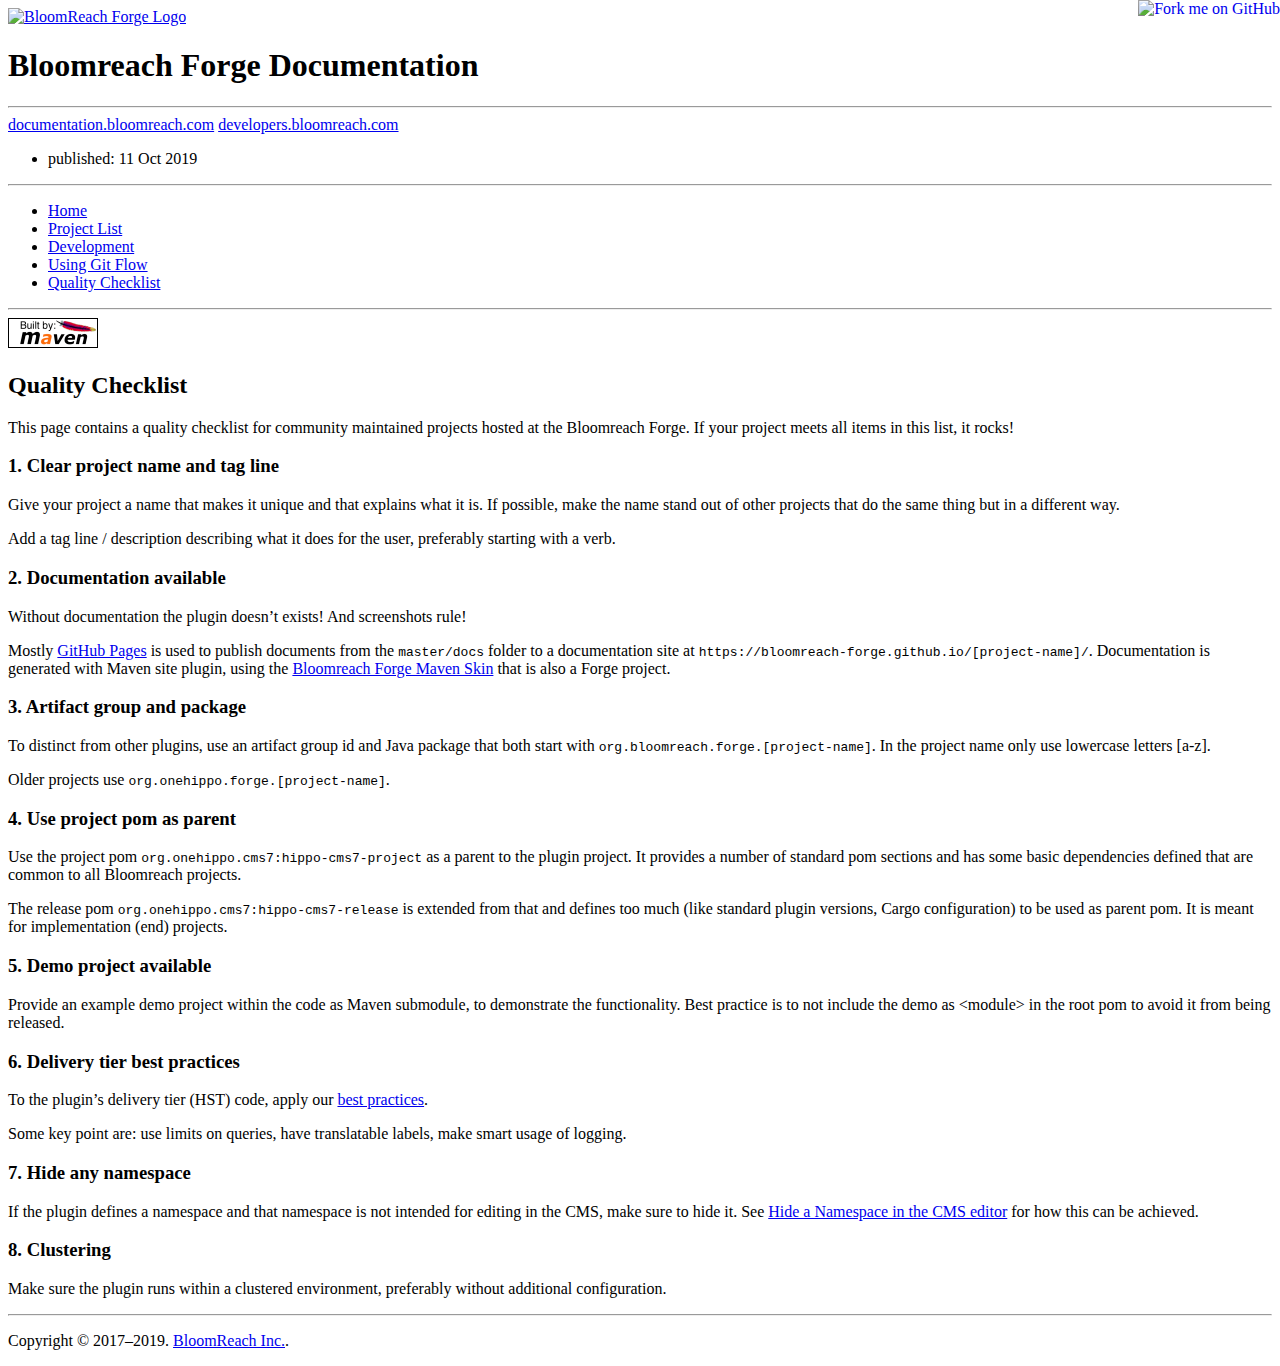
==== checklist.html @ 240cd35f "Regenerate html for reset-password and un-camelcasing BloomReach" ====
<!DOCTYPE html>
    <!--
 | Generated by Apache Maven Doxia Site Renderer 1.7.4 at 11 Oct 2019 
 | Rendered using BloomReach Forge Maven Skin 3.1.1 based on Apache Maven Fluido Skin
-->

<html xmlns="http://www.w3.org/1999/xhtml" xml:lang="en" lang="en">
<head>
  <meta charset="UTF-8" />
  <meta name="viewport" content="width=device-width, initial-scale=1.0" />
                  <meta name="Date-Revision-yyyymmdd" content="20191011" />
              <meta http-equiv="Content-Language" content="en" />
      <title>Bloomreach Forge Documentation &#x2013; Quality Checklist</title>
  <link rel="stylesheet" href="./css/forge-maven-skin-syntaxhighlighter-3.1.1.min.css"/>
  <link rel="stylesheet" href="./css/forge-maven-skin-3.1.1.min.css"/>
  <link rel="stylesheet" href="./css/site.css" />
  <link rel="stylesheet" href="./css/print.css" media="print" />
  <link rel="icon" type="image/png" href="./images/skin/logo_64.png" sizes="64x64">

  
  <script type="text/javascript" src="./js/forge-maven-skin-syntaxhighlighter-3.1.1.min.js"></script>
  <script type="text/javascript" src="./js/forge-maven-skin-3.1.1.min.js"></script>

    </head>
<body class="topBarDisabled">
                        <a href="https://github.com/bloomreach-forge/bloomreach-forge.github.io">
    <img style="position: absolute; top: 0; right: 0; border: 0; z-index: 10000;"
         src="https://s3.amazonaws.com/github/ribbons/forkme_right_green_007200.png"
         alt="Fork me on GitHub">
  </a>
          <div class="container-fluid">
  <div id="banner">
    <div id="logo">
                        <a href="https://bloomreach-forge.github.io">
        <img src="./images/skin/logo.png" alt="BloomReach Forge Logo" />
      </a>
    </div>
    <div class="pull-left">              <div id="bannerLeft">    <h1>Bloomreach Forge Documentation</h1>
    </div>
              </div>
    <div class="pull-right"></div>
    <div class="clear"><hr/></div>
  </div>

  <div id="breadcrumbs">
                            <div class="links">
      <a href="https://documentation.bloomreach.com">documentation.bloomreach.com</a>
      <a href="https://developers.bloomreach.com">developers.bloomreach.com</a>
    </div>
    <ul class="breadcrumb">
    
  <li id="publishDate">published: 11 Oct 2019  
  </li>
  
        
            </ul>
    <div class="clear"><hr/></div>
  </div>
<div class="row-fluid">
  <div id="leftColumn" class="span2">
    <div class="well sidebar-nav">
    
    <ul class="nav nav-list">
            <li>  <a href="index.html" title="Home">  <span class="none"></span>  Home</a>  </li>
        <li>  <a href="project-list.html" title="Project List">  <span class="none"></span>  Project List</a>  </li>
        <li>  <a href="development.html" title="Development">  <span class="none"></span>  Development</a>  </li>
        <li>  <a href="using-git-flow.html" title="Using Git Flow">  <span class="none"></span>  Using Git Flow</a>  </li>
        <li class="active">  <a href="#"><span class="none"></span>Quality Checklist</a>
  </li>
        </ul>
    
          <hr />
      <div id="poweredBy">
                <div class="clear"></div>
                <div class="clear"></div>
                <div class="clear"></div>
                <div class="clear"></div>
              <a href="http://maven.apache.org/" title="Built by Maven" class="poweredBy">  <img class="builtBy" alt="Built by Maven" src="./images/logos/maven-feather.png" />  </a>
          </div>
    </div>
  </div>
  <div id="bodyColumn"  class="span10" >
    <div class="section">
<h2><a name="Quality_Checklist"></a>Quality Checklist</h2>
<p>This page contains a quality checklist for community maintained projects hosted at the Bloomreach Forge. If your project meets all items in this list, it rocks!</p>
<div class="section">
<h3><a name="a1._Clear_project_name_and_tag_line"></a>1. Clear project name and tag line</h3>
<p>Give your project a name that makes it unique and that explains what it is. If possible, make the name stand out of other projects that do the same thing but in a different way.</p>
<p>Add a tag line / description describing what it does for the user, preferably starting with a verb.</p></div>
<div class="section">
<h3><a name="a2._Documentation_available"></a>2. Documentation available</h3>
<p>Without documentation the plugin doesn&#x2019;t exists! And screenshots rule!</p>
<p>Mostly <a class="externalLink" href="https://pages.github.com/">GitHub Pages</a> is used to publish documents from the <tt>master/docs</tt> folder to a documentation site at <tt>https://bloomreach-forge.github.io/[project-name]/</tt>. Documentation is generated with Maven site plugin, using the <a class="externalLink" href="https://bloomreach-forge.github.io/forge-maven-skin/">Bloomreach Forge Maven Skin</a> that is also a Forge project.</p></div>
<div class="section">
<h3><a name="a3._Artifact_group_and_package"></a>3. Artifact group and package</h3>
<p>To distinct from other plugins, use an artifact group id and Java package that both start with <tt>org.bloomreach.forge.[project-name]</tt>. In the project name only use lowercase letters [a-z].</p>
<p>Older projects use <tt>org.onehippo.forge.[project-name]</tt>.</p></div>
<div class="section">
<h3><a name="a4._Use_project_pom_as_parent"></a>4. Use project pom as parent</h3>
<p>Use the project pom <tt>org.onehippo.cms7:hippo-cms7-project</tt> as a parent to the plugin project. It provides a number of standard pom sections and has some basic dependencies defined that are common to all Bloomreach projects. </p>
<p>The release pom <tt>org.onehippo.cms7:hippo-cms7-release</tt> is extended from that and defines too much (like standard plugin versions, Cargo configuration) to be used as parent pom. It is meant for implementation (end) projects. </p></div>
<div class="section">
<h3><a name="a5._Demo_project_available"></a>5. Demo project available</h3>
<p>Provide an example demo project within the code as Maven submodule, to demonstrate the functionality. Best practice is to not include the demo as &lt;module&gt; in the root pom to avoid it from being released.</p></div>
<div class="section">
<h3><a name="a6._Delivery_tier_best_practices"></a>6. Delivery tier best practices</h3>
<p>To the plugin&#x2019;s delivery tier (HST) code, apply our <a class="externalLink" href="https://www.onehippo.org/library/setup/best-practices.html">best practices</a>.</p>
<p>Some key point are: use limits on queries, have translatable labels, make smart usage of logging. </p></div>
<div class="section">
<h3><a name="a7._Hide_any_namespace"></a>7. Hide any namespace</h3>
<p>If the plugin defines a namespace and that namespace is not intended for editing in the CMS, make sure to hide it. See <a class="externalLink" href="https://www.onehippo.org/library/concepts/plugins/hide-a-namespace-in-the-cms-editor.html">Hide a Namespace in the CMS editor</a> for how this can be achieved.</p></div>
<div class="section">
<h3><a name="a8._Clustering"></a>8. Clustering</h3>
<p>Make sure the plugin runs within a clustered environment, preferably without additional configuration.</p></div></div>
    </div>
    </div>
    </div>
    <hr/>
    <footer>
    <div class="container-fluid">
      <div class="row-fluid">
          <p class="copyright">Copyright &copy;      2017&#x2013;2019.
          <a href="https://www.bloomreach.com">BloomReach Inc.</a>.
      
</p>
    </div>
            </div>
  </footer>
    </body>
</html>
---- css/site.css ----
/* You can override this file with your own styles */
---- css/print.css ----
/*
 * Licensed to the Apache Software Foundation (ASF) under one
 * or more contributor license agreements.  See the NOTICE file
 * distributed with this work for additional information
 * regarding copyright ownership.  The ASF licenses this file
 * to you under the Apache License, Version 2.0 (the
 * "License"); you may not use this file except in compliance
 * with the License.  You may obtain a copy of the License at
 *
 *   http://www.apache.org/licenses/LICENSE-2.0
 *
 * Unless required by applicable law or agreed to in writing,
 * software distributed under the License is distributed on an
 * "AS IS" BASIS, WITHOUT WARRANTIES OR CONDITIONS OF ANY
 * KIND, either express or implied.  See the License for the
 * specific language governing permissions and limitations
 * under the License.
 */

/* $Id: print.css 1201871 2011-11-14 20:18:24Z simonetripodi $ */

#banner, #footer, #leftcol, #breadcrumbs, .docs #toc, .docs .courtesylinks, #leftColumn, #navColumn {display: none !important;}
#bodyColumn, body.docs div.docs {margin: 0 !important;border: none !important}
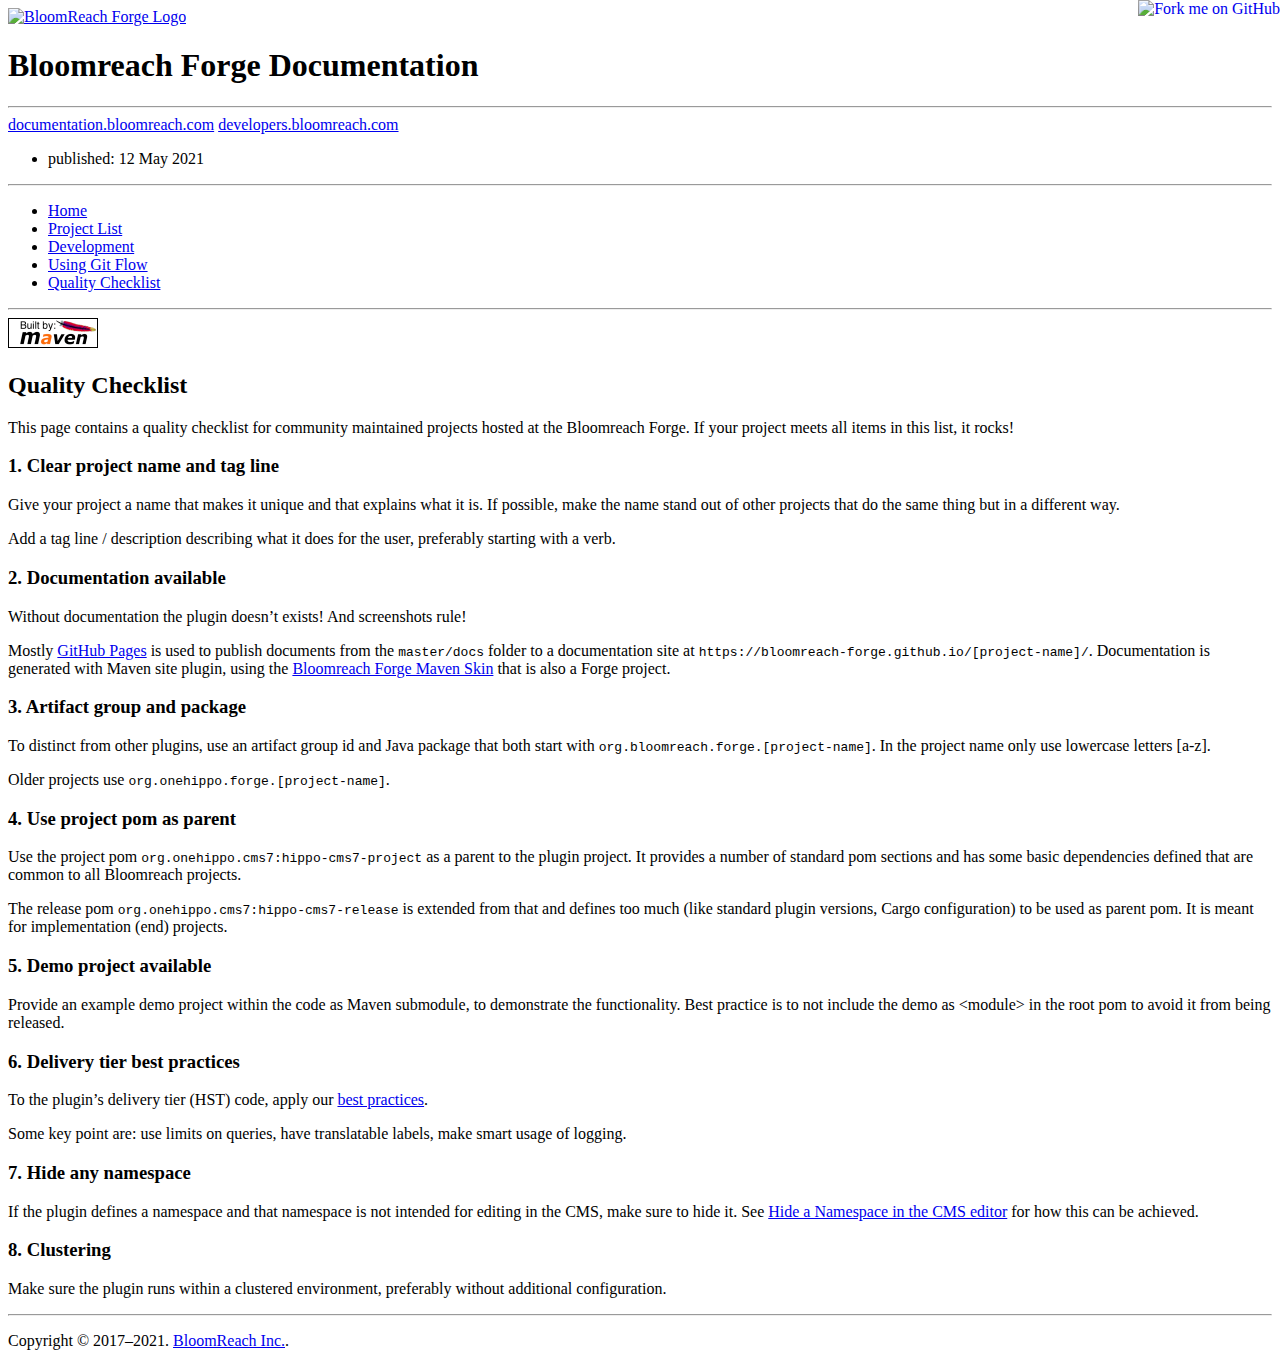
==== commit b2f019a0: "regenerate html because of 2 changed md files" ====
--- a/checklist.html
+++ b/checklist.html
@@ -1,6 +1,6 @@
 <!DOCTYPE html>
     <!--
- | Generated by Apache Maven Doxia Site Renderer 1.7.4 at 11 Oct 2019 
+ | Generated by Apache Maven Doxia Site Renderer 1.7.4 at 12 May 2021 
  | Rendered using BloomReach Forge Maven Skin 3.1.1 based on Apache Maven Fluido Skin
 -->
 
@@ -8,7 +8,7 @@
 <head>
   <meta charset="UTF-8" />
   <meta name="viewport" content="width=device-width, initial-scale=1.0" />
-                  <meta name="Date-Revision-yyyymmdd" content="20191011" />
+                  <meta name="Date-Revision-yyyymmdd" content="20210512" />
               <meta http-equiv="Content-Language" content="en" />
       <title>Bloomreach Forge Documentation &#x2013; Quality Checklist</title>
   <link rel="stylesheet" href="./css/forge-maven-skin-syntaxhighlighter-3.1.1.min.css"/>
@@ -49,7 +49,7 @@
     </div>
     <ul class="breadcrumb">
     
-  <li id="publishDate">published: 11 Oct 2019  
+  <li id="publishDate">published: 12 May 2021  
   </li>
   
         
@@ -104,11 +104,11 @@
 <p>Provide an example demo project within the code as Maven submodule, to demonstrate the functionality. Best practice is to not include the demo as &lt;module&gt; in the root pom to avoid it from being released.</p></div>
 <div class="section">
 <h3><a name="a6._Delivery_tier_best_practices"></a>6. Delivery tier best practices</h3>
-<p>To the plugin&#x2019;s delivery tier (HST) code, apply our <a class="externalLink" href="https://www.onehippo.org/library/setup/best-practices.html">best practices</a>.</p>
+<p>To the plugin&#x2019;s delivery tier (HST) code, apply our <a class="externalLink" href="https://documentation.bloomreach.com/library/setup/best-practices.html">best practices</a>.</p>
 <p>Some key point are: use limits on queries, have translatable labels, make smart usage of logging. </p></div>
 <div class="section">
 <h3><a name="a7._Hide_any_namespace"></a>7. Hide any namespace</h3>
-<p>If the plugin defines a namespace and that namespace is not intended for editing in the CMS, make sure to hide it. See <a class="externalLink" href="https://www.onehippo.org/library/concepts/plugins/hide-a-namespace-in-the-cms-editor.html">Hide a Namespace in the CMS editor</a> for how this can be achieved.</p></div>
+<p>If the plugin defines a namespace and that namespace is not intended for editing in the CMS, make sure to hide it. See <a class="externalLink" href="https://documentation.bloomreach.com/library/concepts/plugins/hide-a-namespace-in-the-cms-editor.html">Hide a Namespace in the CMS editor</a> for how this can be achieved.</p></div>
 <div class="section">
 <h3><a name="a8._Clustering"></a>8. Clustering</h3>
 <p>Make sure the plugin runs within a clustered environment, preferably without additional configuration.</p></div></div>
@@ -119,7 +119,7 @@
     <footer>
     <div class="container-fluid">
       <div class="row-fluid">
-          <p class="copyright">Copyright &copy;      2017&#x2013;2019.
+          <p class="copyright">Copyright &copy;      2017&#x2013;2021.
           <a href="https://www.bloomreach.com">BloomReach Inc.</a>.
       
 </p>
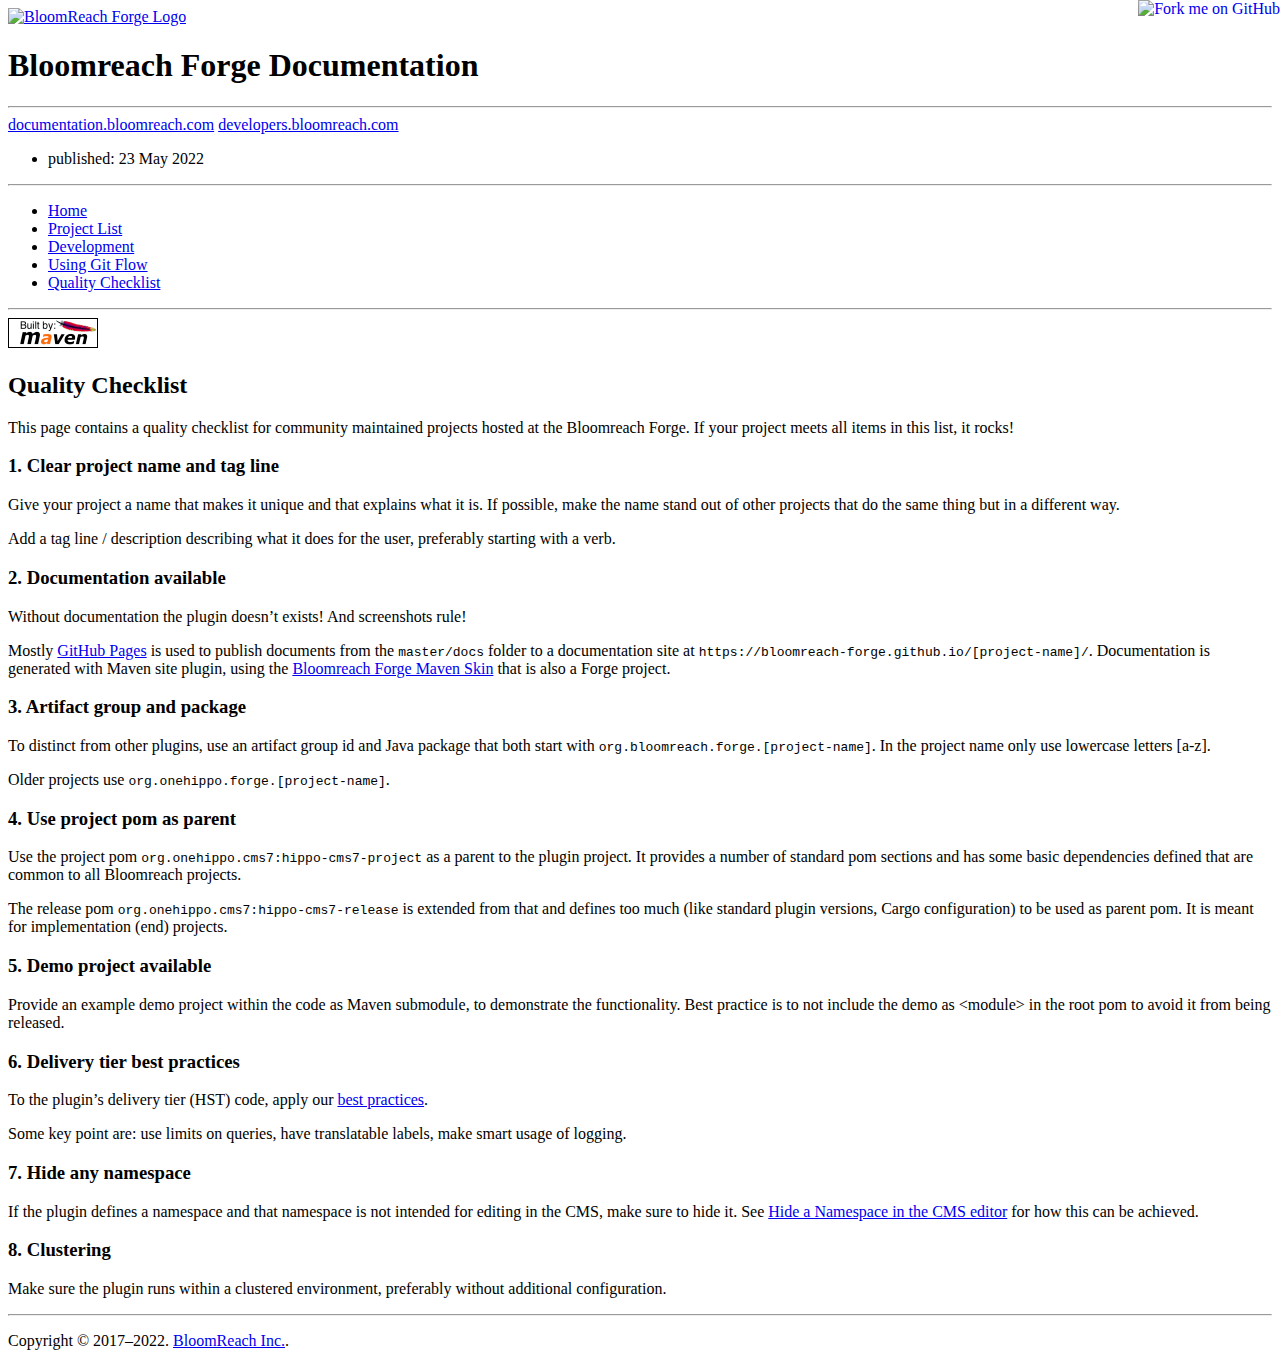
==== commit 7bd4073c: "Move Content Export/Import from section 14 to section 15" ====
--- a/checklist.html
+++ b/checklist.html
@@ -1,6 +1,6 @@
 <!DOCTYPE html>
     <!--
- | Generated by Apache Maven Doxia Site Renderer 1.7.4 at 12 May 2021 
+ | Generated by Apache Maven Doxia Site Renderer 1.7.4 at 23 May 2022 
  | Rendered using BloomReach Forge Maven Skin 3.1.1 based on Apache Maven Fluido Skin
 -->
 
@@ -8,7 +8,7 @@
 <head>
   <meta charset="UTF-8" />
   <meta name="viewport" content="width=device-width, initial-scale=1.0" />
-                  <meta name="Date-Revision-yyyymmdd" content="20210512" />
+                  <meta name="Date-Revision-yyyymmdd" content="20220523" />
               <meta http-equiv="Content-Language" content="en" />
       <title>Bloomreach Forge Documentation &#x2013; Quality Checklist</title>
   <link rel="stylesheet" href="./css/forge-maven-skin-syntaxhighlighter-3.1.1.min.css"/>
@@ -49,7 +49,7 @@
     </div>
     <ul class="breadcrumb">
     
-  <li id="publishDate">published: 12 May 2021  
+  <li id="publishDate">published: 23 May 2022  
   </li>
   
         
@@ -119,7 +119,7 @@
     <footer>
     <div class="container-fluid">
       <div class="row-fluid">
-          <p class="copyright">Copyright &copy;      2017&#x2013;2021.
+          <p class="copyright">Copyright &copy;      2017&#x2013;2022.
           <a href="https://www.bloomreach.com">BloomReach Inc.</a>.
       
 </p>
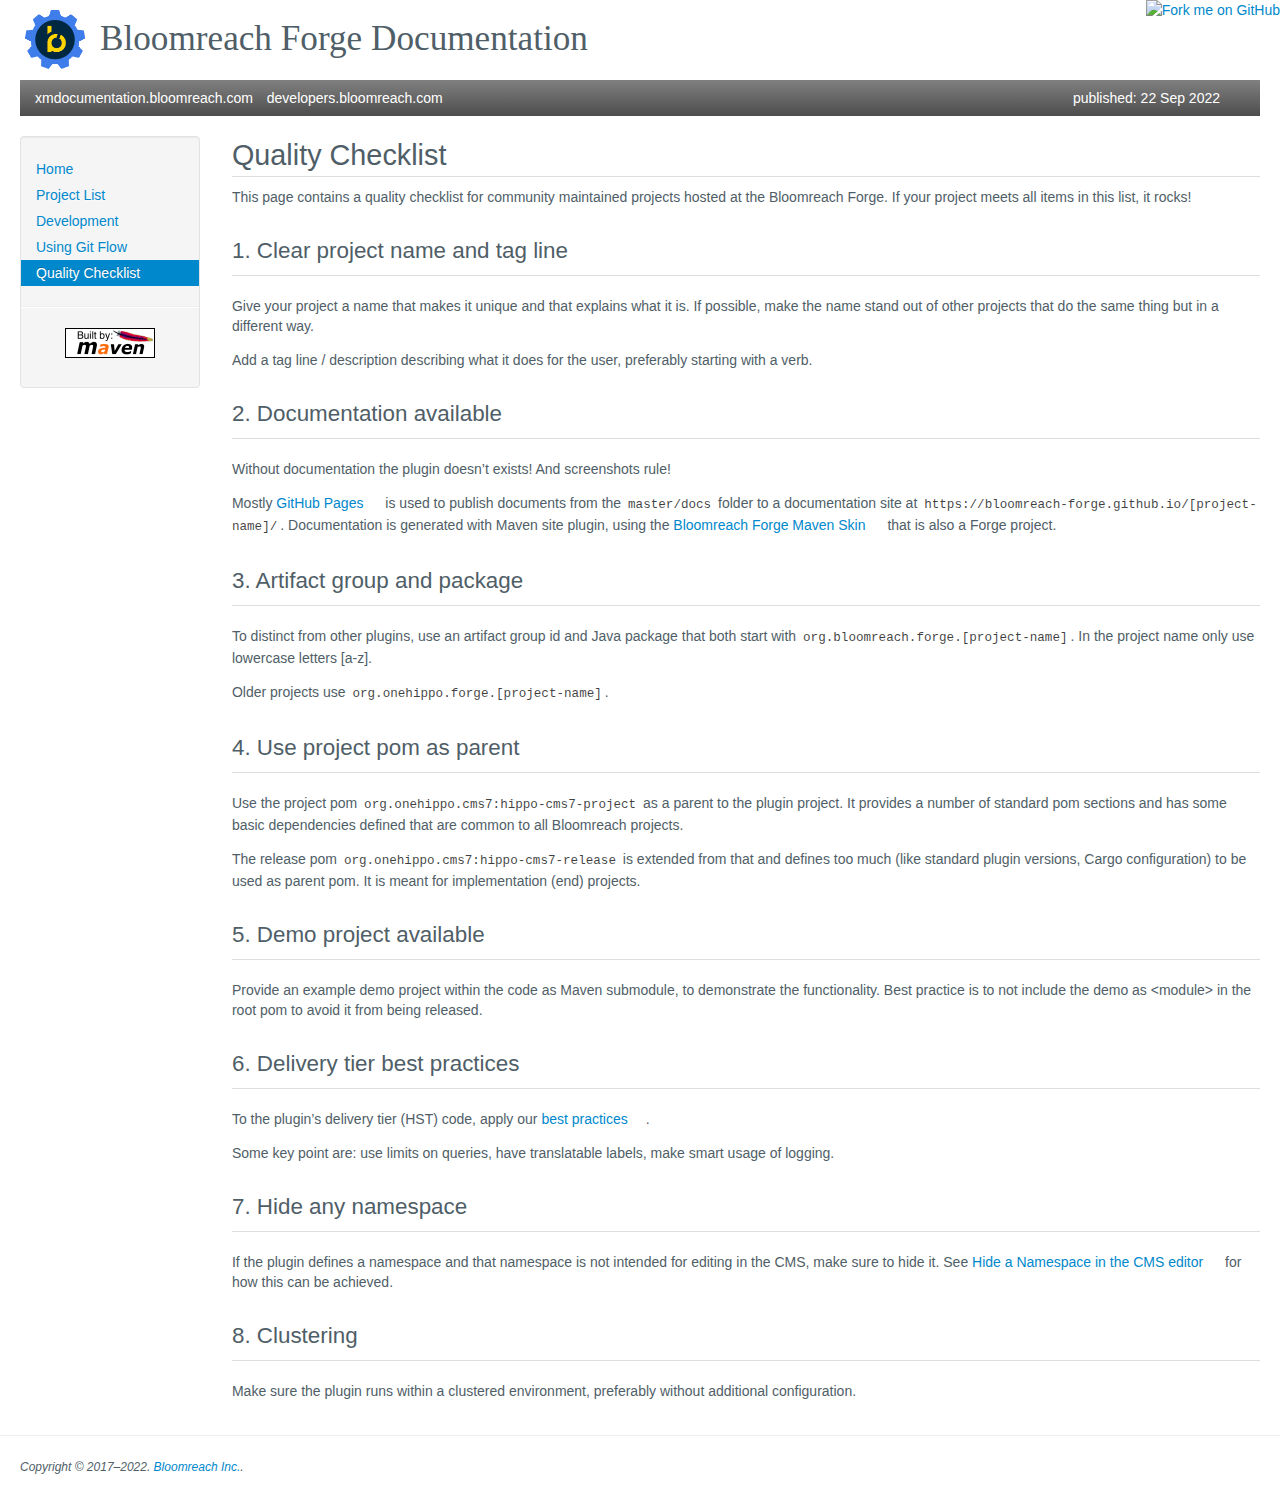
==== commit 6f55eea5: "Bump skin version to 3.2.0 and generate documentation" ====
--- a/checklist.html
+++ b/checklist.html
@@ -1,25 +1,25 @@
 <!DOCTYPE html>
     <!--
- | Generated by Apache Maven Doxia Site Renderer 1.7.4 at 23 May 2022 
- | Rendered using BloomReach Forge Maven Skin 3.1.1 based on Apache Maven Fluido Skin
+ | Generated by Apache Maven Doxia Site Renderer 1.7.4 at 22 Sep 2022 
+ | Rendered using Bloomreach Forge Maven Skin 3.2.0 based on Apache Maven Fluido Skin
 -->
 
 <html xmlns="http://www.w3.org/1999/xhtml" xml:lang="en" lang="en">
 <head>
   <meta charset="UTF-8" />
   <meta name="viewport" content="width=device-width, initial-scale=1.0" />
-                  <meta name="Date-Revision-yyyymmdd" content="20220523" />
+                  <meta name="Date-Revision-yyyymmdd" content="20220922" />
               <meta http-equiv="Content-Language" content="en" />
       <title>Bloomreach Forge Documentation &#x2013; Quality Checklist</title>
-  <link rel="stylesheet" href="./css/forge-maven-skin-syntaxhighlighter-3.1.1.min.css"/>
-  <link rel="stylesheet" href="./css/forge-maven-skin-3.1.1.min.css"/>
+  <link rel="stylesheet" href="./css/forge-maven-skin-syntaxhighlighter-3.2.0.min.css"/>
+  <link rel="stylesheet" href="./css/forge-maven-skin-3.2.0.min.css"/>
   <link rel="stylesheet" href="./css/site.css" />
   <link rel="stylesheet" href="./css/print.css" media="print" />
   <link rel="icon" type="image/png" href="./images/skin/logo_64.png" sizes="64x64">
 
   
-  <script type="text/javascript" src="./js/forge-maven-skin-syntaxhighlighter-3.1.1.min.js"></script>
-  <script type="text/javascript" src="./js/forge-maven-skin-3.1.1.min.js"></script>
+  <script type="text/javascript" src="./js/forge-maven-skin-syntaxhighlighter-3.2.0.min.js"></script>
+  <script type="text/javascript" src="./js/forge-maven-skin-3.2.0.min.js"></script>
 
     </head>
 <body class="topBarDisabled">
@@ -32,7 +32,7 @@
   <div id="banner">
     <div id="logo">
                         <a href="https://bloomreach-forge.github.io">
-        <img src="./images/skin/logo.png" alt="BloomReach Forge Logo" />
+        <img src="./images/skin/logo.png" alt="Bloomreach Forge Logo" />
       </a>
     </div>
     <div class="pull-left">              <div id="bannerLeft">    <h1>Bloomreach Forge Documentation</h1>
@@ -44,12 +44,12 @@
 
   <div id="breadcrumbs">
                             <div class="links">
-      <a href="https://documentation.bloomreach.com">documentation.bloomreach.com</a>
+      <a href="https://xmdocumentation.bloomreach.com">xmdocumentation.bloomreach.com</a>
       <a href="https://developers.bloomreach.com">developers.bloomreach.com</a>
     </div>
     <ul class="breadcrumb">
     
-  <li id="publishDate">published: 23 May 2022  
+  <li id="publishDate">published: 22 Sep 2022  
   </li>
   
         
@@ -120,7 +120,7 @@
     <div class="container-fluid">
       <div class="row-fluid">
           <p class="copyright">Copyright &copy;      2017&#x2013;2022.
-          <a href="https://www.bloomreach.com">BloomReach Inc.</a>.
+          <a href="https://www.bloomreach.com">Bloomreach Inc.</a>.
       
 </p>
     </div>
--- a/css/forge-maven-skin-syntaxhighlighter-3.2.0.min.css
+++ b/css/forge-maven-skin-syntaxhighlighter-3.2.0.min.css
@@ -0,0 +1 @@
+.syntaxhighlighter a,.syntaxhighlighter div,.syntaxhighlighter code,.syntaxhighlighter table,.syntaxhighlighter table td,.syntaxhighlighter table tr,.syntaxhighlighter table tbody,.syntaxhighlighter table thead,.syntaxhighlighter table caption,.syntaxhighlighter textarea{-moz-border-radius:0 0 0 0!important;-webkit-border-radius:0 0 0 0!important;background:none!important;border:0!important;bottom:auto!important;float:none!important;height:auto!important;left:auto!important;line-height:1.1em!important;margin:0!important;outline:0!important;overflow:visible!important;padding:0!important;position:static!important;right:auto!important;text-align:left!important;top:auto!important;vertical-align:baseline!important;width:auto!important;box-sizing:content-box!important;font-family:"Consolas","Bitstream Vera Sans Mono","Courier New",Courier,monospace!important;font-weight:normal!important;font-style:normal!important;font-size:1em!important;min-height:inherit!important;min-height:auto!important}.syntaxhighlighter{width:100%!important;margin:1em 0 1em 0!important;position:relative!important;overflow:auto!important;font-size:1em!important}.syntaxhighlighter.source{overflow:hidden!important}.syntaxhighlighter .bold{font-weight:bold!important}.syntaxhighlighter .italic{font-style:italic!important}.syntaxhighlighter .line{white-space:pre!important}.syntaxhighlighter table{width:100%!important}.syntaxhighlighter table caption{text-align:left!important;padding:.5em 0 .5em 1em!important}.syntaxhighlighter table td.code{width:100%!important}.syntaxhighlighter table td.code .container{position:relative!important}.syntaxhighlighter table td.code .container textarea{box-sizing:border-box!important;position:absolute!important;left:0!important;top:0!important;width:100%!important;height:100%!important;border:none!important;background:white!important;padding-left:1em!important;overflow:hidden!important;white-space:pre!important}.syntaxhighlighter table td.gutter .line{text-align:right!important;padding:0 .5em 0 1em!important}.syntaxhighlighter table td.code .line{padding:0 1em!important}.syntaxhighlighter.nogutter td.code .container textarea,.syntaxhighlighter.nogutter td.code .line{padding-left:0!important}.syntaxhighlighter.show{display:block!important}.syntaxhighlighter.collapsed table{display:none!important}.syntaxhighlighter.collapsed .toolbar{padding:.1em .8em 0 .8em!important;font-size:1em!important;position:static!important;width:auto!important;height:auto!important}.syntaxhighlighter.collapsed .toolbar span{display:inline!important;margin-right:1em!important}.syntaxhighlighter.collapsed .toolbar span a{padding:0!important;display:none!important}.syntaxhighlighter.collapsed .toolbar span a.expandSource{display:inline!important}.syntaxhighlighter .toolbar{position:absolute!important;right:1px!important;top:1px!important;width:11px!important;height:11px!important;font-size:10px!important;z-index:10!important}.syntaxhighlighter .toolbar span.title{display:inline!important}.syntaxhighlighter .toolbar a{display:block!important;text-align:center!important;text-decoration:none!important;padding-top:1px!important}.syntaxhighlighter .toolbar a.expandSource{display:none!important}.syntaxhighlighter.ie{font-size:.9em!important;padding:1px 0 1px 0!important}.syntaxhighlighter.ie .toolbar{line-height:8px!important}.syntaxhighlighter.ie .toolbar a{padding-top:0!important}.syntaxhighlighter.printing .line.alt1 .content,.syntaxhighlighter.printing .line.alt2 .content,.syntaxhighlighter.printing .line.highlighted .number,.syntaxhighlighter.printing .line.highlighted.alt1 .content,.syntaxhighlighter.printing .line.highlighted.alt2 .content{background:none!important}.syntaxhighlighter.printing .line .number{color:#bbb!important}.syntaxhighlighter.printing .line .content{color:black!important}.syntaxhighlighter.printing .toolbar{display:none!important}.syntaxhighlighter.printing a{text-decoration:none!important}.syntaxhighlighter.printing .plain,.syntaxhighlighter.printing .plain a{color:black!important}.syntaxhighlighter.printing .comments,.syntaxhighlighter.printing .comments a{color:#008200!important}.syntaxhighlighter.printing .string,.syntaxhighlighter.printing .string a{color:blue!important}.syntaxhighlighter.printing .keyword{color:#069!important;font-weight:bold!important}.syntaxhighlighter.printing .preprocessor{color:gray!important}.syntaxhighlighter.printing .variable{color:#a70!important}.syntaxhighlighter.printing .value{color:#090!important}.syntaxhighlighter.printing .functions{color:#ff1493!important}.syntaxhighlighter.printing .constants{color:#06c!important}.syntaxhighlighter.printing .script{font-weight:bold!important}.syntaxhighlighter.printing .color1,.syntaxhighlighter.printing .color1 a{color:gray!important}.syntaxhighlighter.printing .color2,.syntaxhighlighter.printing .color2 a{color:#ff1493!important}.syntaxhighlighter.printing .color3,.syntaxhighlighter.printing .color3 a{color:red!important}.syntaxhighlighter.printing .break,.syntaxhighlighter.printing .break a{color:black!important}.syntaxhighlighter{background-color:white!important}.syntaxhighlighter .line.alt1{background-color:white!important}.syntaxhighlighter .line.alt2{background-color:white!important}.syntaxhighlighter .line.highlighted.alt1,.syntaxhighlighter .line.highlighted.alt2{background-color:#e0e0e0!important}.syntaxhighlighter .line.highlighted.number{color:black!important}.syntaxhighlighter table caption{color:black!important}.syntaxhighlighter .gutter{color:#afafaf!important}.syntaxhighlighter .gutter .line{border-right:3px solid #6ce26c!important}.syntaxhighlighter .gutter .line.highlighted{background-color:#6ce26c!important;color:white!important}.syntaxhighlighter.printing .line .content{border:none!important}.syntaxhighlighter.collapsed{overflow:visible!important}.syntaxhighlighter.collapsed .toolbar{color:blue!important;background:white!important;border:1px solid #6ce26c!important}.syntaxhighlighter.collapsed .toolbar a{color:blue!important}.syntaxhighlighter.collapsed .toolbar a:hover{color:red!important}.syntaxhighlighter .toolbar{color:white!important;background:#6ce26c!important;border:none!important}.syntaxhighlighter .toolbar a{color:white!important}.syntaxhighlighter .toolbar a:hover{color:black!important}.syntaxhighlighter .plain,.syntaxhighlighter .plain a{color:black!important}.syntaxhighlighter .comments,.syntaxhighlighter .comments a{color:#008200!important}.syntaxhighlighter .string,.syntaxhighlighter .string a{color:blue!important}.syntaxhighlighter .keyword{color:#069!important}.syntaxhighlighter .preprocessor{color:gray!important}.syntaxhighlighter .variable{color:#a70!important}.syntaxhighlighter .value{color:#090!important}.syntaxhighlighter .functions{color:#ff1493!important}.syntaxhighlighter .constants{color:#06c!important}.syntaxhighlighter .script{font-weight:bold!important;color:#069!important;background-color:none!important}.syntaxhighlighter .color1,.syntaxhighlighter .color1 a{color:gray!important}.syntaxhighlighter .color2,.syntaxhighlighter .color2 a{color:#ff1493!important}.syntaxhighlighter .color3,.syntaxhighlighter .color3 a{color:red!important}.syntaxhighlighter .keyword{font-weight:bold!important}--- a/css/forge-maven-skin-3.2.0.min.css
+++ b/css/forge-maven-skin-3.2.0.min.css
@@ -0,0 +1,17 @@
+/*!
+ * Bootstrap v2.3.2
+ *
+ * Copyright 2013 Twitter, Inc
+ * Licensed under the Apache License v2.0
+ * http://www.apache.org/licenses/LICENSE-2.0
+ *
+ * Designed and built with all the love in the world by @mdo and @fat.
+ */.clearfix{*zoom:1}.clearfix:before,.clearfix:after{display:table;line-height:0;content:""}.clearfix:after{clear:both}.hide-text{font:0/0 a;color:transparent;text-shadow:none;background-color:transparent;border:0}.input-block-level{display:block;width:100%;min-height:30px;-webkit-box-sizing:border-box;-moz-box-sizing:border-box;box-sizing:border-box}article,aside,details,figcaption,figure,footer,header,hgroup,nav,section{display:block}audio,canvas,video{display:inline-block;*display:inline;*zoom:1}audio:not([controls]){display:none}html{font-size:100%;-webkit-text-size-adjust:100%;-ms-text-size-adjust:100%}a:focus{outline:thin dotted #333;outline:5px auto -webkit-focus-ring-color;outline-offset:-2px}a:hover,a:active{outline:0}sub,sup{position:relative;font-size:75%;line-height:0;vertical-align:baseline}sup{top:-0.5em}sub{bottom:-0.25em}img{width:auto\9;height:auto;max-width:100%;vertical-align:middle;border:0;-ms-interpolation-mode:bicubic}#map_canvas img,.google-maps img{max-width:none}button,input,select,textarea{margin:0;font-size:100%;vertical-align:middle}button,input{*overflow:visible;line-height:normal}button::-moz-focus-inner,input::-moz-focus-inner{padding:0;border:0}button,html input[type="button"],input[type="reset"],input[type="submit"]{cursor:pointer;-webkit-appearance:button}label,select,button,input[type="button"],input[type="reset"],input[type="submit"],input[type="radio"],input[type="checkbox"]{cursor:pointer}input[type="search"]{-webkit-box-sizing:content-box;-moz-box-sizing:content-box;box-sizing:content-box;-webkit-appearance:textfield}input[type="search"]::-webkit-search-decoration,input[type="search"]::-webkit-search-cancel-button{-webkit-appearance:none}textarea{overflow:auto;vertical-align:top}@media print{*{color:#000!important;text-shadow:none!important;background:transparent!important;box-shadow:none!important}a,a:visited{text-decoration:underline}a[href]:after{content:" (" attr(href) ")"}abbr[title]:after{content:" (" attr(title) ")"}.ir a:after,a[href^="javascript:"]:after,a[href^="#"]:after{content:""}pre,blockquote{border:1px solid #999;page-break-inside:avoid}thead{display:table-header-group}tr,img{page-break-inside:avoid}img{max-width:100%!important}@page{margin:.5cm}p,h2,h3{orphans:3;widows:3}h2,h3{page-break-after:avoid}}body{margin:0;font-family:"Helvetica Neue",Helvetica,Arial,sans-serif;font-size:14px;line-height:20px;color:#333;background-color:#fff}a{color:#08c;text-decoration:none}a:hover,a:focus{color:#005580;text-decoration:underline}.img-rounded{-webkit-border-radius:6px;-moz-border-radius:6px;border-radius:6px}.img-polaroid{padding:4px;background-color:#fff;border:1px solid #ccc;border:1px solid rgba(0,0,0,0.2);-webkit-box-shadow:0 1px 3px rgba(0,0,0,0.1);-moz-box-shadow:0 1px 3px rgba(0,0,0,0.1);box-shadow:0 1px 3px rgba(0,0,0,0.1)}.img-circle{-webkit-border-radius:500px;-moz-border-radius:500px;border-radius:500px}.row{margin-left:-20px;*zoom:1}.row:before,.row:after{display:table;line-height:0;content:""}.row:after{clear:both}[class*="span"]{float:left;min-height:1px;margin-left:20px}.container,.navbar-static-top .container,.navbar-fixed-top .container,.navbar-fixed-bottom .container{width:940px}.span12{width:940px}.span11{width:860px}.span10{width:780px}.span9{width:700px}.span8{width:620px}.span7{width:540px}.span6{width:460px}.span5{width:380px}.span4{width:300px}.span3{width:220px}.span2{width:140px}.span1{width:60px}.offset12{margin-left:980px}.offset11{margin-left:900px}.offset10{margin-left:820px}.offset9{margin-left:740px}.offset8{margin-left:660px}.offset7{margin-left:580px}.offset6{margin-left:500px}.offset5{margin-left:420px}.offset4{margin-left:340px}.offset3{margin-left:260px}.offset2{margin-left:180px}.offset1{margin-left:100px}.row-fluid{width:100%;*zoom:1}.row-fluid:before,.row-fluid:after{display:table;line-height:0;content:""}.row-fluid:after{clear:both}.row-fluid [class*="span"]{display:block;float:left;width:100%;min-height:30px;margin-left:2.127659574468085%;*margin-left:2.074468085106383%;-webkit-box-sizing:border-box;-moz-box-sizing:border-box;box-sizing:border-box}.row-fluid [class*="span"]:first-child{margin-left:0}.row-fluid .controls-row [class*="span"]+[class*="span"]{margin-left:2.127659574468085%}.row-fluid .span12{width:100%;*width:99.94680851063829%}.row-fluid .span11{width:91.48936170212765%;*width:91.43617021276594%}.row-fluid .span10{width:82.97872340425532%;*width:82.92553191489361%}.row-fluid .span9{width:74.46808510638297%;*width:74.41489361702126%}.row-fluid .span8{width:65.95744680851064%;*width:65.90425531914893%}.row-fluid .span7{width:57.44680851063829%;*width:57.39361702127659%}.row-fluid .span6{width:48.93617021276595%;*width:48.88297872340425%}.row-fluid .span5{width:40.42553191489362%;*width:40.37234042553192%}.row-fluid .span4{width:31.914893617021278%;*width:31.861702127659576%}.row-fluid .span3{width:23.404255319148934%;*width:23.351063829787233%}.row-fluid .span2{width:14.893617021276595%;*width:14.840425531914894%}.row-fluid .span1{width:6.382978723404255%;*width:6.329787234042553%}.row-fluid .offset12{margin-left:104.25531914893617%;*margin-left:104.14893617021275%}.row-fluid .offset12:first-child{margin-left:102.12765957446808%;*margin-left:102.02127659574467%}.row-fluid .offset11{margin-left:95.74468085106382%;*margin-left:95.6382978723404%}.row-fluid .offset11:first-child{margin-left:93.61702127659574%;*margin-left:93.51063829787232%}.row-fluid .offset10{margin-left:87.23404255319149%;*margin-left:87.12765957446807%}.row-fluid .offset10:first-child{margin-left:85.1063829787234%;*margin-left:84.99999999999999%}.row-fluid .offset9{margin-left:78.72340425531914%;*margin-left:78.61702127659572%}.row-fluid .offset9:first-child{margin-left:76.59574468085106%;*margin-left:76.48936170212764%}.row-fluid .offset8{margin-left:70.2127659574468%;*margin-left:70.10638297872339%}.row-fluid .offset8:first-child{margin-left:68.08510638297872%;*margin-left:67.9787234042553%}.row-fluid .offset7{margin-left:61.70212765957446%;*margin-left:61.59574468085106%}.row-fluid .offset7:first-child{margin-left:59.574468085106375%;*margin-left:59.46808510638297%}.row-fluid .offset6{margin-left:53.191489361702125%;*margin-left:53.085106382978715%}.row-fluid .offset6:first-child{margin-left:51.063829787234035%;*margin-left:50.95744680851063%}.row-fluid .offset5{margin-left:44.68085106382979%;*margin-left:44.57446808510638%}.row-fluid .offset5:first-child{margin-left:42.5531914893617%;*margin-left:42.4468085106383%}.row-fluid .offset4{margin-left:36.170212765957444%;*margin-left:36.06382978723405%}.row-fluid .offset4:first-child{margin-left:34.04255319148936%;*margin-left:33.93617021276596%}.row-fluid .offset3{margin-left:27.659574468085104%;*margin-left:27.5531914893617%}.row-fluid .offset3:first-child{margin-left:25.53191489361702%;*margin-left:25.425531914893618%}.row-fluid .offset2{margin-left:19.148936170212764%;*margin-left:19.04255319148936%}.row-fluid .offset2:first-child{margin-left:17.02127659574468%;*margin-left:16.914893617021278%}.row-fluid .offset1{margin-left:10.638297872340425%;*margin-left:10.53191489361702%}.row-fluid .offset1:first-child{margin-left:8.51063829787234%;*margin-left:8.404255319148938%}[class*="span"].hide,.row-fluid [class*="span"].hide{display:none}[class*="span"].pull-right,.row-fluid [class*="span"].pull-right{float:right}.container{margin-right:auto;margin-left:auto;*zoom:1}.container:before,.container:after{display:table;line-height:0;content:""}.container:after{clear:both}.container-fluid{padding-right:20px;padding-left:20px;*zoom:1}.container-fluid:before,.container-fluid:after{display:table;line-height:0;content:""}.container-fluid:after{clear:both}p{margin:0 0 10px}.lead{margin-bottom:20px;font-size:21px;font-weight:200;line-height:30px}small{font-size:85%}strong{font-weight:bold}em{font-style:italic}cite{font-style:normal}.muted{color:#999}a.muted:hover,a.muted:focus{color:#808080}.text-warning{color:#c09853}a.text-warning:hover,a.text-warning:focus{color:#a47e3c}.text-error{color:#b94a48}a.text-error:hover,a.text-error:focus{color:#953b39}.text-info{color:#3a87ad}a.text-info:hover,a.text-info:focus{color:#2d6987}.text-success{color:#468847}a.text-success:hover,a.text-success:focus{color:#356635}.text-left{text-align:left}.text-right{text-align:right}.text-center{text-align:center}h1,h2,h3,h4,h5,h6{margin:10px 0;font-family:inherit;font-weight:bold;line-height:20px;color:inherit;text-rendering:optimizelegibility}h1 small,h2 small,h3 small,h4 small,h5 small,h6 small{font-weight:normal;line-height:1;color:#999}h1,h2,h3{line-height:40px}h1{font-size:38.5px}h2{font-size:31.5px}h3{font-size:24.5px}h4{font-size:17.5px}h5{font-size:14px}h6{font-size:11.9px}h1 small{font-size:24.5px}h2 small{font-size:17.5px}h3 small{font-size:14px}h4 small{font-size:14px}.page-header{padding-bottom:9px;margin:20px 0 30px;border-bottom:1px solid #eee}ul,ol{padding:0;margin:0 0 10px 25px}ul ul,ul ol,ol ol,ol ul{margin-bottom:0}li{line-height:20px}ul.unstyled,ol.unstyled{margin-left:0;list-style:none}ul.inline,ol.inline{margin-left:0;list-style:none}ul.inline>li,ol.inline>li{display:inline-block;*display:inline;padding-right:5px;padding-left:5px;*zoom:1}dl{margin-bottom:20px}dt,dd{line-height:20px}dt{font-weight:bold}dd{margin-left:10px}.dl-horizontal{*zoom:1}.dl-horizontal:before,.dl-horizontal:after{display:table;line-height:0;content:""}.dl-horizontal:after{clear:both}.dl-horizontal dt{float:left;width:160px;overflow:hidden;clear:left;text-align:right;text-overflow:ellipsis;white-space:nowrap}.dl-horizontal dd{margin-left:180px}hr{margin:20px 0;border:0;border-top:1px solid #eee;border-bottom:1px solid #fff}abbr[title],abbr[data-original-title]{cursor:help;border-bottom:1px dotted #999}abbr.initialism{font-size:90%;text-transform:uppercase}blockquote{padding:0 0 0 15px;margin:0 0 20px;border-left:5px solid #eee}blockquote p{margin-bottom:0;font-size:17.5px;font-weight:300;line-height:1.25}blockquote small{display:block;line-height:20px;color:#999}blockquote small:before{content:'\2014 \00A0'}blockquote.pull-right{float:right;padding-right:15px;padding-left:0;border-right:5px solid #eee;border-left:0}blockquote.pull-right p,blockquote.pull-right small{text-align:right}blockquote.pull-right small:before{content:''}blockquote.pull-right small:after{content:'\00A0 \2014'}q:before,q:after,blockquote:before,blockquote:after{content:""}address{display:block;margin-bottom:20px;font-style:normal;line-height:20px}code,pre{padding:0 3px 2px;font-family:Monaco,Menlo,Consolas,"Courier New",monospace;font-size:12px;color:#333;-webkit-border-radius:3px;-moz-border-radius:3px;border-radius:3px}code{padding:2px 4px;color:#d14;white-space:nowrap;background-color:#f7f7f9;border:1px solid #e1e1e8}pre{display:block;padding:9.5px;margin:0 0 10px;font-size:13px;line-height:20px;word-break:break-all;word-wrap:break-word;white-space:pre;white-space:pre-wrap;background-color:#f5f5f5;border:1px solid #ccc;border:1px solid rgba(0,0,0,0.15);-webkit-border-radius:4px;-moz-border-radius:4px;border-radius:4px}pre.prettyprint{margin-bottom:20px}pre code{padding:0;color:inherit;white-space:pre;white-space:pre-wrap;background-color:transparent;border:0}.pre-scrollable{max-height:340px;overflow-y:scroll}form{margin:0 0 20px}fieldset{padding:0;margin:0;border:0}legend{display:block;width:100%;padding:0;margin-bottom:20px;font-size:21px;line-height:40px;color:#333;border:0;border-bottom:1px solid #e5e5e5}legend small{font-size:15px;color:#999}label,input,button,select,textarea{font-size:14px;font-weight:normal;line-height:20px}input,button,select,textarea{font-family:"Helvetica Neue",Helvetica,Arial,sans-serif}label{display:block;margin-bottom:5px}select,textarea,input[type="text"],input[type="password"],input[type="datetime"],input[type="datetime-local"],input[type="date"],input[type="month"],input[type="time"],input[type="week"],input[type="number"],input[type="email"],input[type="url"],input[type="search"],input[type="tel"],input[type="color"],.uneditable-input{display:inline-block;height:20px;padding:4px 6px;margin-bottom:10px;font-size:14px;line-height:20px;color:#555;vertical-align:middle;-webkit-border-radius:4px;-moz-border-radius:4px;border-radius:4px}input,textarea,.uneditable-input{width:206px}textarea{height:auto}textarea,input[type="text"],input[type="password"],input[type="datetime"],input[type="datetime-local"],input[type="date"],input[type="month"],input[type="time"],input[type="week"],input[type="number"],input[type="email"],input[type="url"],input[type="search"],input[type="tel"],input[type="color"],.uneditable-input{background-color:#fff;border:1px solid #ccc;-webkit-box-shadow:inset 0 1px 1px rgba(0,0,0,0.075);-moz-box-shadow:inset 0 1px 1px rgba(0,0,0,0.075);box-shadow:inset 0 1px 1px rgba(0,0,0,0.075);-webkit-transition:border linear .2s,box-shadow linear .2s;-moz-transition:border linear .2s,box-shadow linear .2s;-o-transition:border linear .2s,box-shadow linear .2s;transition:border linear .2s,box-shadow linear .2s}textarea:focus,input[type="text"]:focus,input[type="password"]:focus,input[type="datetime"]:focus,input[type="datetime-local"]:focus,input[type="date"]:focus,input[type="month"]:focus,input[type="time"]:focus,input[type="week"]:focus,input[type="number"]:focus,input[type="email"]:focus,input[type="url"]:focus,input[type="search"]:focus,input[type="tel"]:focus,input[type="color"]:focus,.uneditable-input:focus{border-color:rgba(82,168,236,0.8);outline:0;outline:thin dotted \9;-webkit-box-shadow:inset 0 1px 1px rgba(0,0,0,0.075),0 0 8px rgba(82,168,236,0.6);-moz-box-shadow:inset 0 1px 1px rgba(0,0,0,0.075),0 0 8px rgba(82,168,236,0.6);box-shadow:inset 0 1px 1px rgba(0,0,0,0.075),0 0 8px rgba(82,168,236,0.6)}input[type="radio"],input[type="checkbox"]{margin:4px 0 0;margin-top:1px \9;*margin-top:0;line-height:normal}input[type="file"],input[type="image"],input[type="submit"],input[type="reset"],input[type="button"],input[type="radio"],input[type="checkbox"]{width:auto}select,input[type="file"]{height:30px;*margin-top:4px;line-height:30px}select{width:220px;background-color:#fff;border:1px solid #ccc}select[multiple],select[size]{height:auto}select:focus,input[type="file"]:focus,input[type="radio"]:focus,input[type="checkbox"]:focus{outline:thin dotted #333;outline:5px auto -webkit-focus-ring-color;outline-offset:-2px}.uneditable-input,.uneditable-textarea{color:#999;cursor:not-allowed;background-color:#fcfcfc;border-color:#ccc;-webkit-box-shadow:inset 0 1px 2px rgba(0,0,0,0.025);-moz-box-shadow:inset 0 1px 2px rgba(0,0,0,0.025);box-shadow:inset 0 1px 2px rgba(0,0,0,0.025)}.uneditable-input{overflow:hidden;white-space:nowrap}.uneditable-textarea{width:auto;height:auto}input:-moz-placeholder,textarea:-moz-placeholder{color:#999}input:-ms-input-placeholder,textarea:-ms-input-placeholder{color:#999}input::-webkit-input-placeholder,textarea::-webkit-input-placeholder{color:#999}.radio,.checkbox{min-height:20px;padding-left:20px}.radio input[type="radio"],.checkbox input[type="checkbox"]{float:left;margin-left:-20px}.controls>.radio:first-child,.controls>.checkbox:first-child{padding-top:5px}.radio.inline,.checkbox.inline{display:inline-block;padding-top:5px;margin-bottom:0;vertical-align:middle}.radio.inline+.radio.inline,.checkbox.inline+.checkbox.inline{margin-left:10px}.input-mini{width:60px}.input-small{width:90px}.input-medium{width:150px}.input-large{width:210px}.input-xlarge{width:270px}.input-xxlarge{width:530px}input[class*="span"],select[class*="span"],textarea[class*="span"],.uneditable-input[class*="span"],.row-fluid input[class*="span"],.row-fluid select[class*="span"],.row-fluid textarea[class*="span"],.row-fluid .uneditable-input[class*="span"]{float:none;margin-left:0}.input-append input[class*="span"],.input-append .uneditable-input[class*="span"],.input-prepend input[class*="span"],.input-prepend .uneditable-input[class*="span"],.row-fluid input[class*="span"],.row-fluid select[class*="span"],.row-fluid textarea[class*="span"],.row-fluid .uneditable-input[class*="span"],.row-fluid .input-prepend [class*="span"],.row-fluid .input-append [class*="span"]{display:inline-block}input,textarea,.uneditable-input{margin-left:0}.controls-row [class*="span"]+[class*="span"]{margin-left:20px}input.span12,textarea.span12,.uneditable-input.span12{width:926px}input.span11,textarea.span11,.uneditable-input.span11{width:846px}input.span10,textarea.span10,.uneditable-input.span10{width:766px}input.span9,textarea.span9,.uneditable-input.span9{width:686px}input.span8,textarea.span8,.uneditable-input.span8{width:606px}input.span7,textarea.span7,.uneditable-input.span7{width:526px}input.span6,textarea.span6,.uneditable-input.span6{width:446px}input.span5,textarea.span5,.uneditable-input.span5{width:366px}input.span4,textarea.span4,.uneditable-input.span4{width:286px}input.span3,textarea.span3,.uneditable-input.span3{width:206px}input.span2,textarea.span2,.uneditable-input.span2{width:126px}input.span1,textarea.span1,.uneditable-input.span1{width:46px}.controls-row{*zoom:1}.controls-row:before,.controls-row:after{display:table;line-height:0;content:""}.controls-row:after{clear:both}.controls-row [class*="span"],.row-fluid .controls-row [class*="span"]{float:left}.controls-row .checkbox[class*="span"],.controls-row .radio[class*="span"]{padding-top:5px}input[disabled],select[disabled],textarea[disabled],input[readonly],select[readonly],textarea[readonly]{cursor:not-allowed;background-color:#eee}input[type="radio"][disabled],input[type="checkbox"][disabled],input[type="radio"][readonly],input[type="checkbox"][readonly]{background-color:transparent}.control-group.warning .control-label,.control-group.warning .help-block,.control-group.warning .help-inline{color:#c09853}.control-group.warning .checkbox,.control-group.warning .radio,.control-group.warning input,.control-group.warning select,.control-group.warning textarea{color:#c09853}.control-group.warning input,.control-group.warning select,.control-group.warning textarea{border-color:#c09853;-webkit-box-shadow:inset 0 1px 1px rgba(0,0,0,0.075);-moz-box-shadow:inset 0 1px 1px rgba(0,0,0,0.075);box-shadow:inset 0 1px 1px rgba(0,0,0,0.075)}.control-group.warning input:focus,.control-group.warning select:focus,.control-group.warning textarea:focus{border-color:#a47e3c;-webkit-box-shadow:inset 0 1px 1px rgba(0,0,0,0.075),0 0 6px #dbc59e;-moz-box-shadow:inset 0 1px 1px rgba(0,0,0,0.075),0 0 6px #dbc59e;box-shadow:inset 0 1px 1px rgba(0,0,0,0.075),0 0 6px #dbc59e}.control-group.warning .input-prepend .add-on,.control-group.warning .input-append .add-on{color:#c09853;background-color:#fcf8e3;border-color:#c09853}.control-group.error .control-label,.control-group.error .help-block,.control-group.error .help-inline{color:#b94a48}.control-group.error .checkbox,.control-group.error .radio,.control-group.error input,.control-group.error select,.control-group.error textarea{color:#b94a48}.control-group.error input,.control-group.error select,.control-group.error textarea{border-color:#b94a48;-webkit-box-shadow:inset 0 1px 1px rgba(0,0,0,0.075);-moz-box-shadow:inset 0 1px 1px rgba(0,0,0,0.075);box-shadow:inset 0 1px 1px rgba(0,0,0,0.075)}.control-group.error input:focus,.control-group.error select:focus,.control-group.error textarea:focus{border-color:#953b39;-webkit-box-shadow:inset 0 1px 1px rgba(0,0,0,0.075),0 0 6px #d59392;-moz-box-shadow:inset 0 1px 1px rgba(0,0,0,0.075),0 0 6px #d59392;box-shadow:inset 0 1px 1px rgba(0,0,0,0.075),0 0 6px #d59392}.control-group.error .input-prepend .add-on,.control-group.error .input-append .add-on{color:#b94a48;background-color:#f2dede;border-color:#b94a48}.control-group.success .control-label,.control-group.success .help-block,.control-group.success .help-inline{color:#468847}.control-group.success .checkbox,.control-group.success .radio,.control-group.success input,.control-group.success select,.control-group.success textarea{color:#468847}.control-group.success input,.control-group.success select,.control-group.success textarea{border-color:#468847;-webkit-box-shadow:inset 0 1px 1px rgba(0,0,0,0.075);-moz-box-shadow:inset 0 1px 1px rgba(0,0,0,0.075);box-shadow:inset 0 1px 1px rgba(0,0,0,0.075)}.control-group.success input:focus,.control-group.success select:focus,.control-group.success textarea:focus{border-color:#356635;-webkit-box-shadow:inset 0 1px 1px rgba(0,0,0,0.075),0 0 6px #7aba7b;-moz-box-shadow:inset 0 1px 1px rgba(0,0,0,0.075),0 0 6px #7aba7b;box-shadow:inset 0 1px 1px rgba(0,0,0,0.075),0 0 6px #7aba7b}.control-group.success .input-prepend .add-on,.control-group.success .input-append .add-on{color:#468847;background-color:#dff0d8;border-color:#468847}.control-group.info .control-label,.control-group.info .help-block,.control-group.info .help-inline{color:#3a87ad}.control-group.info .checkbox,.control-group.info .radio,.control-group.info input,.control-group.info select,.control-group.info textarea{color:#3a87ad}.control-group.info input,.control-group.info select,.control-group.info textarea{border-color:#3a87ad;-webkit-box-shadow:inset 0 1px 1px rgba(0,0,0,0.075);-moz-box-shadow:inset 0 1px 1px rgba(0,0,0,0.075);box-shadow:inset 0 1px 1px rgba(0,0,0,0.075)}.control-group.info input:focus,.control-group.info select:focus,.control-group.info textarea:focus{border-color:#2d6987;-webkit-box-shadow:inset 0 1px 1px rgba(0,0,0,0.075),0 0 6px #7ab5d3;-moz-box-shadow:inset 0 1px 1px rgba(0,0,0,0.075),0 0 6px #7ab5d3;box-shadow:inset 0 1px 1px rgba(0,0,0,0.075),0 0 6px #7ab5d3}.control-group.info .input-prepend .add-on,.control-group.info .input-append .add-on{color:#3a87ad;background-color:#d9edf7;border-color:#3a87ad}input:focus:invalid,textarea:focus:invalid,select:focus:invalid{color:#b94a48;border-color:#ee5f5b}input:focus:invalid:focus,textarea:focus:invalid:focus,select:focus:invalid:focus{border-color:#e9322d;-webkit-box-shadow:0 0 6px #f8b9b7;-moz-box-shadow:0 0 6px #f8b9b7;box-shadow:0 0 6px #f8b9b7}.form-actions{padding:19px 20px 20px;margin-top:20px;margin-bottom:20px;background-color:#f5f5f5;border-top:1px solid #e5e5e5;*zoom:1}.form-actions:before,.form-actions:after{display:table;line-height:0;content:""}.form-actions:after{clear:both}.help-block,.help-inline{color:#595959}.help-block{display:block;margin-bottom:10px}.help-inline{display:inline-block;*display:inline;padding-left:5px;vertical-align:middle;*zoom:1}.input-append,.input-prepend{display:inline-block;margin-bottom:10px;font-size:0;white-space:nowrap;vertical-align:middle}.input-append input,.input-prepend input,.input-append select,.input-prepend select,.input-append .uneditable-input,.input-prepend .uneditable-input,.input-append .dropdown-menu,.input-prepend .dropdown-menu,.input-append .popover,.input-prepend .popover{font-size:14px}.input-append input,.input-prepend input,.input-append select,.input-prepend select,.input-append .uneditable-input,.input-prepend .uneditable-input{position:relative;margin-bottom:0;*margin-left:0;vertical-align:top;-webkit-border-radius:0 4px 4px 0;-moz-border-radius:0 4px 4px 0;border-radius:0 4px 4px 0}.input-append input:focus,.input-prepend input:focus,.input-append select:focus,.input-prepend select:focus,.input-append .uneditable-input:focus,.input-prepend .uneditable-input:focus{z-index:2}.input-append .add-on,.input-prepend .add-on{display:inline-block;width:auto;height:20px;min-width:16px;padding:4px 5px;font-size:14px;font-weight:normal;line-height:20px;text-align:center;text-shadow:0 1px 0 #fff;background-color:#eee;border:1px solid #ccc}.input-append .add-on,.input-prepend .add-on,.input-append .btn,.input-prepend .btn,.input-append .btn-group>.dropdown-toggle,.input-prepend .btn-group>.dropdown-toggle{vertical-align:top;-webkit-border-radius:0;-moz-border-radius:0;border-radius:0}.input-append .active,.input-prepend .active{background-color:#a9dba9;border-color:#46a546}.input-prepend .add-on,.input-prepend .btn{margin-right:-1px}.input-prepend .add-on:first-child,.input-prepend .btn:first-child{-webkit-border-radius:4px 0 0 4px;-moz-border-radius:4px 0 0 4px;border-radius:4px 0 0 4px}.input-append input,.input-append select,.input-append .uneditable-input{-webkit-border-radius:4px 0 0 4px;-moz-border-radius:4px 0 0 4px;border-radius:4px 0 0 4px}.input-append input+.btn-group .btn:last-child,.input-append select+.btn-group .btn:last-child,.input-append .uneditable-input+.btn-group .btn:last-child{-webkit-border-radius:0 4px 4px 0;-moz-border-radius:0 4px 4px 0;border-radius:0 4px 4px 0}.input-append .add-on,.input-append .btn,.input-append .btn-group{margin-left:-1px}.input-append .add-on:last-child,.input-append .btn:last-child,.input-append .btn-group:last-child>.dropdown-toggle{-webkit-border-radius:0 4px 4px 0;-moz-border-radius:0 4px 4px 0;border-radius:0 4px 4px 0}.input-prepend.input-append input,.input-prepend.input-append select,.input-prepend.input-append .uneditable-input{-webkit-border-radius:0;-moz-border-radius:0;border-radius:0}.input-prepend.input-append input+.btn-group .btn,.input-prepend.input-append select+.btn-group .btn,.input-prepend.input-append .uneditable-input+.btn-group .btn{-webkit-border-radius:0 4px 4px 0;-moz-border-radius:0 4px 4px 0;border-radius:0 4px 4px 0}.input-prepend.input-append .add-on:first-child,.input-prepend.input-append .btn:first-child{margin-right:-1px;-webkit-border-radius:4px 0 0 4px;-moz-border-radius:4px 0 0 4px;border-radius:4px 0 0 4px}.input-prepend.input-append .add-on:last-child,.input-prepend.input-append .btn:last-child{margin-left:-1px;-webkit-border-radius:0 4px 4px 0;-moz-border-radius:0 4px 4px 0;border-radius:0 4px 4px 0}.input-prepend.input-append .btn-group:first-child{margin-left:0}input.search-query{padding-right:14px;padding-right:4px \9;padding-left:14px;padding-left:4px \9;margin-bottom:0;-webkit-border-radius:15px;-moz-border-radius:15px;border-radius:15px}.form-search .input-append .search-query,.form-search .input-prepend .search-query{-webkit-border-radius:0;-moz-border-radius:0;border-radius:0}.form-search .input-append .search-query{-webkit-border-radius:14px 0 0 14px;-moz-border-radius:14px 0 0 14px;border-radius:14px 0 0 14px}.form-search .input-append .btn{-webkit-border-radius:0 14px 14px 0;-moz-border-radius:0 14px 14px 0;border-radius:0 14px 14px 0}.form-search .input-prepend .search-query{-webkit-border-radius:0 14px 14px 0;-moz-border-radius:0 14px 14px 0;border-radius:0 14px 14px 0}.form-search .input-prepend .btn{-webkit-border-radius:14px 0 0 14px;-moz-border-radius:14px 0 0 14px;border-radius:14px 0 0 14px}.form-search input,.form-inline input,.form-horizontal input,.form-search textarea,.form-inline textarea,.form-horizontal textarea,.form-search select,.form-inline select,.form-horizontal select,.form-search .help-inline,.form-inline .help-inline,.form-horizontal .help-inline,.form-search .uneditable-input,.form-inline .uneditable-input,.form-horizontal .uneditable-input,.form-search .input-prepend,.form-inline .input-prepend,.form-horizontal .input-prepend,.form-search .input-append,.form-inline .input-append,.form-horizontal .input-append{display:inline-block;*display:inline;margin-bottom:0;vertical-align:middle;*zoom:1}.form-search .hide,.form-inline .hide,.form-horizontal .hide{display:none}.form-search label,.form-inline label,.form-search .btn-group,.form-inline .btn-group{display:inline-block}.form-search .input-append,.form-inline .input-append,.form-search .input-prepend,.form-inline .input-prepend{margin-bottom:0}.form-search .radio,.form-search .checkbox,.form-inline .radio,.form-inline .checkbox{padding-left:0;margin-bottom:0;vertical-align:middle}.form-search .radio input[type="radio"],.form-search .checkbox input[type="checkbox"],.form-inline .radio input[type="radio"],.form-inline .checkbox input[type="checkbox"]{float:left;margin-right:3px;margin-left:0}.control-group{margin-bottom:10px}legend+.control-group{margin-top:20px;-webkit-margin-top-collapse:separate}.form-horizontal .control-group{margin-bottom:20px;*zoom:1}.form-horizontal .control-group:before,.form-horizontal .control-group:after{display:table;line-height:0;content:""}.form-horizontal .control-group:after{clear:both}.form-horizontal .control-label{float:left;width:160px;padding-top:5px;text-align:right}.form-horizontal .controls{*display:inline-block;*padding-left:20px;margin-left:180px;*margin-left:0}.form-horizontal .controls:first-child{*padding-left:180px}.form-horizontal .help-block{margin-bottom:0}.form-horizontal input+.help-block,.form-horizontal select+.help-block,.form-horizontal textarea+.help-block,.form-horizontal .uneditable-input+.help-block,.form-horizontal .input-prepend+.help-block,.form-horizontal .input-append+.help-block{margin-top:10px}.form-horizontal .form-actions{padding-left:180px}table{max-width:100%;background-color:transparent;border-collapse:collapse;border-spacing:0}.table{width:100%;margin-bottom:20px}.table th,.table td{padding:8px;line-height:20px;text-align:left;vertical-align:top;border-top:1px solid #ddd}.table th{font-weight:bold}.table thead th{vertical-align:bottom}.table caption+thead tr:first-child th,.table caption+thead tr:first-child td,.table colgroup+thead tr:first-child th,.table colgroup+thead tr:first-child td,.table thead:first-child tr:first-child th,.table thead:first-child tr:first-child td{border-top:0}.table tbody+tbody{border-top:2px solid #ddd}.table .table{background-color:#fff}.table-condensed th,.table-condensed td{padding:4px 5px}.table-bordered{border:1px solid #ddd;border-collapse:separate;*border-collapse:collapse;border-left:0;-webkit-border-radius:4px;-moz-border-radius:4px;border-radius:4px}.table-bordered th,.table-bordered td{border-left:1px solid #ddd}.table-bordered caption+thead tr:first-child th,.table-bordered caption+tbody tr:first-child th,.table-bordered caption+tbody tr:first-child td,.table-bordered colgroup+thead tr:first-child th,.table-bordered colgroup+tbody tr:first-child th,.table-bordered colgroup+tbody tr:first-child td,.table-bordered thead:first-child tr:first-child th,.table-bordered tbody:first-child tr:first-child th,.table-bordered tbody:first-child tr:first-child td{border-top:0}.table-bordered thead:first-child tr:first-child>th:first-child,.table-bordered tbody:first-child tr:first-child>td:first-child,.table-bordered tbody:first-child tr:first-child>th:first-child{-webkit-border-top-left-radius:4px;border-top-left-radius:4px;-moz-border-radius-topleft:4px}.table-bordered thead:first-child tr:first-child>th:last-child,.table-bordered tbody:first-child tr:first-child>td:last-child,.table-bordered tbody:first-child tr:first-child>th:last-child{-webkit-border-top-right-radius:4px;border-top-right-radius:4px;-moz-border-radius-topright:4px}.table-bordered thead:last-child tr:last-child>th:first-child,.table-bordered tbody:last-child tr:last-child>td:first-child,.table-bordered tbody:last-child tr:last-child>th:first-child,.table-bordered tfoot:last-child tr:last-child>td:first-child,.table-bordered tfoot:last-child tr:last-child>th:first-child{-webkit-border-bottom-left-radius:4px;border-bottom-left-radius:4px;-moz-border-radius-bottomleft:4px}.table-bordered thead:last-child tr:last-child>th:last-child,.table-bordered tbody:last-child tr:last-child>td:last-child,.table-bordered tbody:last-child tr:last-child>th:last-child,.table-bordered tfoot:last-child tr:last-child>td:last-child,.table-bordered tfoot:last-child tr:last-child>th:last-child{-webkit-border-bottom-right-radius:4px;border-bottom-right-radius:4px;-moz-border-radius-bottomright:4px}.table-bordered tfoot+tbody:last-child tr:last-child td:first-child{-webkit-border-bottom-left-radius:0;border-bottom-left-radius:0;-moz-border-radius-bottomleft:0}.table-bordered tfoot+tbody:last-child tr:last-child td:last-child{-webkit-border-bottom-right-radius:0;border-bottom-right-radius:0;-moz-border-radius-bottomright:0}.table-bordered caption+thead tr:first-child th:first-child,.table-bordered caption+tbody tr:first-child td:first-child,.table-bordered colgroup+thead tr:first-child th:first-child,.table-bordered colgroup+tbody tr:first-child td:first-child{-webkit-border-top-left-radius:4px;border-top-left-radius:4px;-moz-border-radius-topleft:4px}.table-bordered caption+thead tr:first-child th:last-child,.table-bordered caption+tbody tr:first-child td:last-child,.table-bordered colgroup+thead tr:first-child th:last-child,.table-bordered colgroup+tbody tr:first-child td:last-child{-webkit-border-top-right-radius:4px;border-top-right-radius:4px;-moz-border-radius-topright:4px}.table-striped tbody>tr:nth-child(odd)>td,.table-striped tbody>tr:nth-child(odd)>th{background-color:#f9f9f9}.table-hover tbody tr:hover>td,.table-hover tbody tr:hover>th{background-color:#f5f5f5}table td[class*="span"],table th[class*="span"],.row-fluid table td[class*="span"],.row-fluid table th[class*="span"]{display:table-cell;float:none;margin-left:0}.table td.span1,.table th.span1{float:none;width:44px;margin-left:0}.table td.span2,.table th.span2{float:none;width:124px;margin-left:0}.table td.span3,.table th.span3{float:none;width:204px;margin-left:0}.table td.span4,.table th.span4{float:none;width:284px;margin-left:0}.table td.span5,.table th.span5{float:none;width:364px;margin-left:0}.table td.span6,.table th.span6{float:none;width:444px;margin-left:0}.table td.span7,.table th.span7{float:none;width:524px;margin-left:0}.table td.span8,.table th.span8{float:none;width:604px;margin-left:0}.table td.span9,.table th.span9{float:none;width:684px;margin-left:0}.table td.span10,.table th.span10{float:none;width:764px;margin-left:0}.table td.span11,.table th.span11{float:none;width:844px;margin-left:0}.table td.span12,.table th.span12{float:none;width:924px;margin-left:0}.table tbody tr.success>td{background-color:#dff0d8}.table tbody tr.error>td{background-color:#f2dede}.table tbody tr.warning>td{background-color:#fcf8e3}.table tbody tr.info>td{background-color:#d9edf7}.table-hover tbody tr.success:hover>td{background-color:#d0e9c6}.table-hover tbody tr.error:hover>td{background-color:#ebcccc}.table-hover tbody tr.warning:hover>td{background-color:#faf2cc}.table-hover tbody tr.info:hover>td{background-color:#c4e3f3}[class^="icon-"],[class*=" icon-"]{display:inline-block;width:14px;height:14px;margin-top:1px;*margin-right:.3em;line-height:14px;vertical-align:text-top;background-image:url("../img/glyphicons-halflings.png");background-position:14px 14px;background-repeat:no-repeat}.icon-white,.nav-pills>.active>a>[class^="icon-"],.nav-pills>.active>a>[class*=" icon-"],.nav-list>.active>a>[class^="icon-"],.nav-list>.active>a>[class*=" icon-"],.navbar-inverse .nav>.active>a>[class^="icon-"],.navbar-inverse .nav>.active>a>[class*=" icon-"],.dropdown-menu>li>a:hover>[class^="icon-"],.dropdown-menu>li>a:focus>[class^="icon-"],.dropdown-menu>li>a:hover>[class*=" icon-"],.dropdown-menu>li>a:focus>[class*=" icon-"],.dropdown-menu>.active>a>[class^="icon-"],.dropdown-menu>.active>a>[class*=" icon-"],.dropdown-submenu:hover>a>[class^="icon-"],.dropdown-submenu:focus>a>[class^="icon-"],.dropdown-submenu:hover>a>[class*=" icon-"],.dropdown-submenu:focus>a>[class*=" icon-"]{background-image:url("../img/glyphicons-halflings-white.png")}.icon-glass{background-position:0 0}.icon-music{background-position:-24px 0}.icon-search{background-position:-48px 0}.icon-envelope{background-position:-72px 0}.icon-heart{background-position:-96px 0}.icon-star{background-position:-120px 0}.icon-star-empty{background-position:-144px 0}.icon-user{background-position:-168px 0}.icon-film{background-position:-192px 0}.icon-th-large{background-position:-216px 0}.icon-th{background-position:-240px 0}.icon-th-list{background-position:-264px 0}.icon-ok{background-position:-288px 0}.icon-remove{background-position:-312px 0}.icon-zoom-in{background-position:-336px 0}.icon-zoom-out{background-position:-360px 0}.icon-off{background-position:-384px 0}.icon-signal{background-position:-408px 0}.icon-cog{background-position:-432px 0}.icon-trash{background-position:-456px 0}.icon-home{background-position:0 -24px}.icon-file{background-position:-24px -24px}.icon-time{background-position:-48px -24px}.icon-road{background-position:-72px -24px}.icon-download-alt{background-position:-96px -24px}.icon-download{background-position:-120px -24px}.icon-upload{background-position:-144px -24px}.icon-inbox{background-position:-168px -24px}.icon-play-circle{background-position:-192px -24px}.icon-repeat{background-position:-216px -24px}.icon-refresh{background-position:-240px -24px}.icon-list-alt{background-position:-264px -24px}.icon-lock{background-position:-287px -24px}.icon-flag{background-position:-312px -24px}.icon-headphones{background-position:-336px -24px}.icon-volume-off{background-position:-360px -24px}.icon-volume-down{background-position:-384px -24px}.icon-volume-up{background-position:-408px -24px}.icon-qrcode{background-position:-432px -24px}.icon-barcode{background-position:-456px -24px}.icon-tag{background-position:0 -48px}.icon-tags{background-position:-25px -48px}.icon-book{background-position:-48px -48px}.icon-bookmark{background-position:-72px -48px}.icon-print{background-position:-96px -48px}.icon-camera{background-position:-120px -48px}.icon-font{background-position:-144px -48px}.icon-bold{background-position:-167px -48px}.icon-italic{background-position:-192px -48px}.icon-text-height{background-position:-216px -48px}.icon-text-width{background-position:-240px -48px}.icon-align-left{background-position:-264px -48px}.icon-align-center{background-position:-288px -48px}.icon-align-right{background-position:-312px -48px}.icon-align-justify{background-position:-336px -48px}.icon-list{background-position:-360px -48px}.icon-indent-left{background-position:-384px -48px}.icon-indent-right{background-position:-408px -48px}.icon-facetime-video{background-position:-432px -48px}.icon-picture{background-position:-456px -48px}.icon-pencil{background-position:0 -72px}.icon-map-marker{background-position:-24px -72px}.icon-adjust{background-position:-48px -72px}.icon-tint{background-position:-72px -72px}.icon-edit{background-position:-96px -72px}.icon-share{background-position:-120px -72px}.icon-check{background-position:-144px -72px}.icon-move{background-position:-168px -72px}.icon-step-backward{background-position:-192px -72px}.icon-fast-backward{background-position:-216px -72px}.icon-backward{background-position:-240px -72px}.icon-play{background-position:-264px -72px}.icon-pause{background-position:-288px -72px}.icon-stop{background-position:-312px -72px}.icon-forward{background-position:-336px -72px}.icon-fast-forward{background-position:-360px -72px}.icon-step-forward{background-position:-384px -72px}.icon-eject{background-position:-408px -72px}.icon-chevron-left{background-position:-432px -72px}.icon-chevron-right{background-position:-456px -72px}.icon-plus-sign{background-position:0 -96px}.icon-minus-sign{background-position:-24px -96px}.icon-remove-sign{background-position:-48px -96px}.icon-ok-sign{background-position:-72px -96px}.icon-question-sign{background-position:-96px -96px}.icon-info-sign{background-position:-120px -96px}.icon-screenshot{background-position:-144px -96px}.icon-remove-circle{background-position:-168px -96px}.icon-ok-circle{background-position:-192px -96px}.icon-ban-circle{background-position:-216px -96px}.icon-arrow-left{background-position:-240px -96px}.icon-arrow-right{background-position:-264px -96px}.icon-arrow-up{background-position:-289px -96px}.icon-arrow-down{background-position:-312px -96px}.icon-share-alt{background-position:-336px -96px}.icon-resize-full{background-position:-360px -96px}.icon-resize-small{background-position:-384px -96px}.icon-plus{background-position:-408px -96px}.icon-minus{background-position:-433px -96px}.icon-asterisk{background-position:-456px -96px}.icon-exclamation-sign{background-position:0 -120px}.icon-gift{background-position:-24px -120px}.icon-leaf{background-position:-48px -120px}.icon-fire{background-position:-72px -120px}.icon-eye-open{background-position:-96px -120px}.icon-eye-close{background-position:-120px -120px}.icon-warning-sign{background-position:-144px -120px}.icon-plane{background-position:-168px -120px}.icon-calendar{background-position:-192px -120px}.icon-random{width:16px;background-position:-216px -120px}.icon-comment{background-position:-240px -120px}.icon-magnet{background-position:-264px -120px}.icon-chevron-up{background-position:-288px -120px}.icon-chevron-down{background-position:-313px -119px}.icon-retweet{background-position:-336px -120px}.icon-shopping-cart{background-position:-360px -120px}.icon-folder-close{width:16px;background-position:-384px -120px}.icon-folder-open{width:16px;background-position:-408px -120px}.icon-resize-vertical{background-position:-432px -119px}.icon-resize-horizontal{background-position:-456px -118px}.icon-hdd{background-position:0 -144px}.icon-bullhorn{background-position:-24px -144px}.icon-bell{background-position:-48px -144px}.icon-certificate{background-position:-72px -144px}.icon-thumbs-up{background-position:-96px -144px}.icon-thumbs-down{background-position:-120px -144px}.icon-hand-right{background-position:-144px -144px}.icon-hand-left{background-position:-168px -144px}.icon-hand-up{background-position:-192px -144px}.icon-hand-down{background-position:-216px -144px}.icon-circle-arrow-right{background-position:-240px -144px}.icon-circle-arrow-left{background-position:-264px -144px}.icon-circle-arrow-up{background-position:-288px -144px}.icon-circle-arrow-down{background-position:-312px -144px}.icon-globe{background-position:-336px -144px}.icon-wrench{background-position:-360px -144px}.icon-tasks{background-position:-384px -144px}.icon-filter{background-position:-408px -144px}.icon-briefcase{background-position:-432px -144px}.icon-fullscreen{background-position:-456px -144px}.dropup,.dropdown{position:relative}.dropdown-toggle{*margin-bottom:-3px}.dropdown-toggle:active,.open .dropdown-toggle{outline:0}.caret{display:inline-block;width:0;height:0;vertical-align:top;border-top:4px solid #000;border-right:4px solid transparent;border-left:4px solid transparent;content:""}.dropdown .caret{margin-top:8px;margin-left:2px}.dropdown-menu{position:absolute;top:100%;left:0;z-index:1000;display:none;float:left;min-width:160px;padding:5px 0;margin:2px 0 0;list-style:none;background-color:#fff;border:1px solid #ccc;border:1px solid rgba(0,0,0,0.2);*border-right-width:2px;*border-bottom-width:2px;-webkit-border-radius:6px;-moz-border-radius:6px;border-radius:6px;-webkit-box-shadow:0 5px 10px rgba(0,0,0,0.2);-moz-box-shadow:0 5px 10px rgba(0,0,0,0.2);box-shadow:0 5px 10px rgba(0,0,0,0.2);-webkit-background-clip:padding-box;-moz-background-clip:padding;background-clip:padding-box}.dropdown-menu.pull-right{right:0;left:auto}.dropdown-menu .divider{*width:100%;height:1px;margin:9px 1px;*margin:-5px 0 5px;overflow:hidden;background-color:#e5e5e5;border-bottom:1px solid #fff}.dropdown-menu>li>a{display:block;padding:3px 20px;clear:both;font-weight:normal;line-height:20px;color:#333;white-space:nowrap}.dropdown-menu>li>a:hover,.dropdown-menu>li>a:focus,.dropdown-submenu:hover>a,.dropdown-submenu:focus>a{color:#fff;text-decoration:none;background-color:#0081c2;background-image:-moz-linear-gradient(top,#08c,#0077b3);background-image:-webkit-gradient(linear,0 0,0 100%,from(#08c),to(#0077b3));background-image:-webkit-linear-gradient(top,#08c,#0077b3);background-image:-o-linear-gradient(top,#08c,#0077b3);background-image:linear-gradient(to bottom,#08c,#0077b3);background-repeat:repeat-x;filter:progid:DXImageTransform.Microsoft.gradient(startColorstr='#ff0088cc',endColorstr='#ff0077b3',GradientType=0)}.dropdown-menu>.active>a,.dropdown-menu>.active>a:hover,.dropdown-menu>.active>a:focus{color:#fff;text-decoration:none;background-color:#0081c2;background-image:-moz-linear-gradient(top,#08c,#0077b3);background-image:-webkit-gradient(linear,0 0,0 100%,from(#08c),to(#0077b3));background-image:-webkit-linear-gradient(top,#08c,#0077b3);background-image:-o-linear-gradient(top,#08c,#0077b3);background-image:linear-gradient(to bottom,#08c,#0077b3);background-repeat:repeat-x;outline:0;filter:progid:DXImageTransform.Microsoft.gradient(startColorstr='#ff0088cc',endColorstr='#ff0077b3',GradientType=0)}.dropdown-menu>.disabled>a,.dropdown-menu>.disabled>a:hover,.dropdown-menu>.disabled>a:focus{color:#999}.dropdown-menu>.disabled>a:hover,.dropdown-menu>.disabled>a:focus{text-decoration:none;cursor:default;background-color:transparent;background-image:none;filter:progid:DXImageTransform.Microsoft.gradient(enabled=false)}.open{*z-index:1000}.open>.dropdown-menu{display:block}.dropdown-backdrop{position:fixed;top:0;right:0;bottom:0;left:0;z-index:990}.pull-right>.dropdown-menu{right:0;left:auto}.dropup .caret,.navbar-fixed-bottom .dropdown .caret{border-top:0;border-bottom:4px solid #000;content:""}.dropup .dropdown-menu,.navbar-fixed-bottom .dropdown .dropdown-menu{top:auto;bottom:100%;margin-bottom:1px}.dropdown-submenu{position:relative}.dropdown-submenu>.dropdown-menu{top:0;left:100%;margin-top:-6px;margin-left:-1px;-webkit-border-radius:0 6px 6px 6px;-moz-border-radius:0 6px 6px 6px;border-radius:0 6px 6px 6px}.dropdown-submenu:hover>.dropdown-menu{display:block}.dropup .dropdown-submenu>.dropdown-menu{top:auto;bottom:0;margin-top:0;margin-bottom:-2px;-webkit-border-radius:5px 5px 5px 0;-moz-border-radius:5px 5px 5px 0;border-radius:5px 5px 5px 0}.dropdown-submenu>a:after{display:block;float:right;width:0;height:0;margin-top:5px;margin-right:-10px;border-color:transparent;border-left-color:#ccc;border-style:solid;border-width:5px 0 5px 5px;content:" "}.dropdown-submenu:hover>a:after{border-left-color:#fff}.dropdown-submenu.pull-left{float:none}.dropdown-submenu.pull-left>.dropdown-menu{left:-100%;margin-left:10px;-webkit-border-radius:6px 0 6px 6px;-moz-border-radius:6px 0 6px 6px;border-radius:6px 0 6px 6px}.dropdown .dropdown-menu .nav-header{padding-right:20px;padding-left:20px}.typeahead{z-index:1051;margin-top:2px;-webkit-border-radius:4px;-moz-border-radius:4px;border-radius:4px}.well{min-height:20px;padding:19px;margin-bottom:20px;background-color:#f5f5f5;border:1px solid #e3e3e3;-webkit-border-radius:4px;-moz-border-radius:4px;border-radius:4px;-webkit-box-shadow:inset 0 1px 1px rgba(0,0,0,0.05);-moz-box-shadow:inset 0 1px 1px rgba(0,0,0,0.05);box-shadow:inset 0 1px 1px rgba(0,0,0,0.05)}.well blockquote{border-color:#ddd;border-color:rgba(0,0,0,0.15)}.well-large{padding:24px;-webkit-border-radius:6px;-moz-border-radius:6px;border-radius:6px}.well-small{padding:9px;-webkit-border-radius:3px;-moz-border-radius:3px;border-radius:3px}.fade{opacity:0;-webkit-transition:opacity .15s linear;-moz-transition:opacity .15s linear;-o-transition:opacity .15s linear;transition:opacity .15s linear}.fade.in{opacity:1}.collapse{position:relative;height:0;overflow:hidden;-webkit-transition:height .35s ease;-moz-transition:height .35s ease;-o-transition:height .35s ease;transition:height .35s ease}.collapse.in{height:auto}.close{float:right;font-size:20px;font-weight:bold;line-height:20px;color:#000;text-shadow:0 1px 0 #fff;opacity:.2;filter:alpha(opacity=20)}.close:hover,.close:focus{color:#000;text-decoration:none;cursor:pointer;opacity:.4;filter:alpha(opacity=40)}button.close{padding:0;cursor:pointer;background:transparent;border:0;-webkit-appearance:none}.btn{display:inline-block;*display:inline;padding:4px 12px;margin-bottom:0;*margin-left:.3em;font-size:14px;line-height:20px;color:#333;text-align:center;text-shadow:0 1px 1px rgba(255,255,255,0.75);vertical-align:middle;cursor:pointer;background-color:#f5f5f5;*background-color:#e6e6e6;background-image:-moz-linear-gradient(top,#fff,#e6e6e6);background-image:-webkit-gradient(linear,0 0,0 100%,from(#fff),to(#e6e6e6));background-image:-webkit-linear-gradient(top,#fff,#e6e6e6);background-image:-o-linear-gradient(top,#fff,#e6e6e6);background-image:linear-gradient(to bottom,#fff,#e6e6e6);background-repeat:repeat-x;border:1px solid #ccc;*border:0;border-color:#e6e6e6 #e6e6e6 #bfbfbf;border-color:rgba(0,0,0,0.1) rgba(0,0,0,0.1) rgba(0,0,0,0.25);border-bottom-color:#b3b3b3;-webkit-border-radius:4px;-moz-border-radius:4px;border-radius:4px;filter:progid:DXImageTransform.Microsoft.gradient(startColorstr='#ffffffff',endColorstr='#ffe6e6e6',GradientType=0);filter:progid:DXImageTransform.Microsoft.gradient(enabled=false);*zoom:1;-webkit-box-shadow:inset 0 1px 0 rgba(255,255,255,0.2),0 1px 2px rgba(0,0,0,0.05);-moz-box-shadow:inset 0 1px 0 rgba(255,255,255,0.2),0 1px 2px rgba(0,0,0,0.05);box-shadow:inset 0 1px 0 rgba(255,255,255,0.2),0 1px 2px rgba(0,0,0,0.05)}.btn:hover,.btn:focus,.btn:active,.btn.active,.btn.disabled,.btn[disabled]{color:#333;background-color:#e6e6e6;*background-color:#d9d9d9}.btn:active,.btn.active{background-color:#ccc \9}.btn:first-child{*margin-left:0}.btn:hover,.btn:focus{color:#333;text-decoration:none;background-position:0 -15px;-webkit-transition:background-position .1s linear;-moz-transition:background-position .1s linear;-o-transition:background-position .1s linear;transition:background-position .1s linear}.btn:focus{outline:thin dotted #333;outline:5px auto -webkit-focus-ring-color;outline-offset:-2px}.btn.active,.btn:active{background-image:none;outline:0;-webkit-box-shadow:inset 0 2px 4px rgba(0,0,0,0.15),0 1px 2px rgba(0,0,0,0.05);-moz-box-shadow:inset 0 2px 4px rgba(0,0,0,0.15),0 1px 2px rgba(0,0,0,0.05);box-shadow:inset 0 2px 4px rgba(0,0,0,0.15),0 1px 2px rgba(0,0,0,0.05)}.btn.disabled,.btn[disabled]{cursor:default;background-image:none;opacity:.65;filter:alpha(opacity=65);-webkit-box-shadow:none;-moz-box-shadow:none;box-shadow:none}.btn-large{padding:11px 19px;font-size:17.5px;-webkit-border-radius:6px;-moz-border-radius:6px;border-radius:6px}.btn-large [class^="icon-"],.btn-large [class*=" icon-"]{margin-top:4px}.btn-small{padding:2px 10px;font-size:11.9px;-webkit-border-radius:3px;-moz-border-radius:3px;border-radius:3px}.btn-small [class^="icon-"],.btn-small [class*=" icon-"]{margin-top:0}.btn-mini [class^="icon-"],.btn-mini [class*=" icon-"]{margin-top:-1px}.btn-mini{padding:0 6px;font-size:10.5px;-webkit-border-radius:3px;-moz-border-radius:3px;border-radius:3px}.btn-block{display:block;width:100%;padding-right:0;padding-left:0;-webkit-box-sizing:border-box;-moz-box-sizing:border-box;box-sizing:border-box}.btn-block+.btn-block{margin-top:5px}input[type="submit"].btn-block,input[type="reset"].btn-block,input[type="button"].btn-block{width:100%}.btn-primary.active,.btn-warning.active,.btn-danger.active,.btn-success.active,.btn-info.active,.btn-inverse.active{color:rgba(255,255,255,0.75)}.btn-primary{color:#fff;text-shadow:0 -1px 0 rgba(0,0,0,0.25);background-color:#006dcc;*background-color:#04c;background-image:-moz-linear-gradient(top,#08c,#04c);background-image:-webkit-gradient(linear,0 0,0 100%,from(#08c),to(#04c));background-image:-webkit-linear-gradient(top,#08c,#04c);background-image:-o-linear-gradient(top,#08c,#04c);background-image:linear-gradient(to bottom,#08c,#04c);background-repeat:repeat-x;border-color:#04c #0044cc #002a80;border-color:rgba(0,0,0,0.1) rgba(0,0,0,0.1) rgba(0,0,0,0.25);filter:progid:DXImageTransform.Microsoft.gradient(startColorstr='#ff0088cc',endColorstr='#ff0044cc',GradientType=0);filter:progid:DXImageTransform.Microsoft.gradient(enabled=false)}.btn-primary:hover,.btn-primary:focus,.btn-primary:active,.btn-primary.active,.btn-primary.disabled,.btn-primary[disabled]{color:#fff;background-color:#04c;*background-color:#003bb3}.btn-primary:active,.btn-primary.active{background-color:#039 \9}.btn-warning{color:#fff;text-shadow:0 -1px 0 rgba(0,0,0,0.25);background-color:#faa732;*background-color:#f89406;background-image:-moz-linear-gradient(top,#fbb450,#f89406);background-image:-webkit-gradient(linear,0 0,0 100%,from(#fbb450),to(#f89406));background-image:-webkit-linear-gradient(top,#fbb450,#f89406);background-image:-o-linear-gradient(top,#fbb450,#f89406);background-image:linear-gradient(to bottom,#fbb450,#f89406);background-repeat:repeat-x;border-color:#f89406 #f89406 #ad6704;border-color:rgba(0,0,0,0.1) rgba(0,0,0,0.1) rgba(0,0,0,0.25);filter:progid:DXImageTransform.Microsoft.gradient(startColorstr='#fffbb450',endColorstr='#fff89406',GradientType=0);filter:progid:DXImageTransform.Microsoft.gradient(enabled=false)}.btn-warning:hover,.btn-warning:focus,.btn-warning:active,.btn-warning.active,.btn-warning.disabled,.btn-warning[disabled]{color:#fff;background-color:#f89406;*background-color:#df8505}.btn-warning:active,.btn-warning.active{background-color:#c67605 \9}.btn-danger{color:#fff;text-shadow:0 -1px 0 rgba(0,0,0,0.25);background-color:#da4f49;*background-color:#bd362f;background-image:-moz-linear-gradient(top,#ee5f5b,#bd362f);background-image:-webkit-gradient(linear,0 0,0 100%,from(#ee5f5b),to(#bd362f));background-image:-webkit-linear-gradient(top,#ee5f5b,#bd362f);background-image:-o-linear-gradient(top,#ee5f5b,#bd362f);background-image:linear-gradient(to bottom,#ee5f5b,#bd362f);background-repeat:repeat-x;border-color:#bd362f #bd362f #802420;border-color:rgba(0,0,0,0.1) rgba(0,0,0,0.1) rgba(0,0,0,0.25);filter:progid:DXImageTransform.Microsoft.gradient(startColorstr='#ffee5f5b',endColorstr='#ffbd362f',GradientType=0);filter:progid:DXImageTransform.Microsoft.gradient(enabled=false)}.btn-danger:hover,.btn-danger:focus,.btn-danger:active,.btn-danger.active,.btn-danger.disabled,.btn-danger[disabled]{color:#fff;background-color:#bd362f;*background-color:#a9302a}.btn-danger:active,.btn-danger.active{background-color:#942a25 \9}.btn-success{color:#fff;text-shadow:0 -1px 0 rgba(0,0,0,0.25);background-color:#5bb75b;*background-color:#51a351;background-image:-moz-linear-gradient(top,#62c462,#51a351);background-image:-webkit-gradient(linear,0 0,0 100%,from(#62c462),to(#51a351));background-image:-webkit-linear-gradient(top,#62c462,#51a351);background-image:-o-linear-gradient(top,#62c462,#51a351);background-image:linear-gradient(to bottom,#62c462,#51a351);background-repeat:repeat-x;border-color:#51a351 #51a351 #387038;border-color:rgba(0,0,0,0.1) rgba(0,0,0,0.1) rgba(0,0,0,0.25);filter:progid:DXImageTransform.Microsoft.gradient(startColorstr='#ff62c462',endColorstr='#ff51a351',GradientType=0);filter:progid:DXImageTransform.Microsoft.gradient(enabled=false)}.btn-success:hover,.btn-success:focus,.btn-success:active,.btn-success.active,.btn-success.disabled,.btn-success[disabled]{color:#fff;background-color:#51a351;*background-color:#499249}.btn-success:active,.btn-success.active{background-color:#408140 \9}.btn-info{color:#fff;text-shadow:0 -1px 0 rgba(0,0,0,0.25);background-color:#49afcd;*background-color:#2f96b4;background-image:-moz-linear-gradient(top,#5bc0de,#2f96b4);background-image:-webkit-gradient(linear,0 0,0 100%,from(#5bc0de),to(#2f96b4));background-image:-webkit-linear-gradient(top,#5bc0de,#2f96b4);background-image:-o-linear-gradient(top,#5bc0de,#2f96b4);background-image:linear-gradient(to bottom,#5bc0de,#2f96b4);background-repeat:repeat-x;border-color:#2f96b4 #2f96b4 #1f6377;border-color:rgba(0,0,0,0.1) rgba(0,0,0,0.1) rgba(0,0,0,0.25);filter:progid:DXImageTransform.Microsoft.gradient(startColorstr='#ff5bc0de',endColorstr='#ff2f96b4',GradientType=0);filter:progid:DXImageTransform.Microsoft.gradient(enabled=false)}.btn-info:hover,.btn-info:focus,.btn-info:active,.btn-info.active,.btn-info.disabled,.btn-info[disabled]{color:#fff;background-color:#2f96b4;*background-color:#2a85a0}.btn-info:active,.btn-info.active{background-color:#24748c \9}.btn-inverse{color:#fff;text-shadow:0 -1px 0 rgba(0,0,0,0.25);background-color:#363636;*background-color:#222;background-image:-moz-linear-gradient(top,#444,#222);background-image:-webkit-gradient(linear,0 0,0 100%,from(#444),to(#222));background-image:-webkit-linear-gradient(top,#444,#222);background-image:-o-linear-gradient(top,#444,#222);background-image:linear-gradient(to bottom,#444,#222);background-repeat:repeat-x;border-color:#222 #222222 #000;border-color:rgba(0,0,0,0.1) rgba(0,0,0,0.1) rgba(0,0,0,0.25);filter:progid:DXImageTransform.Microsoft.gradient(startColorstr='#ff444444',endColorstr='#ff222222',GradientType=0);filter:progid:DXImageTransform.Microsoft.gradient(enabled=false)}.btn-inverse:hover,.btn-inverse:focus,.btn-inverse:active,.btn-inverse.active,.btn-inverse.disabled,.btn-inverse[disabled]{color:#fff;background-color:#222;*background-color:#151515}.btn-inverse:active,.btn-inverse.active{background-color:#080808 \9}button.btn,input[type="submit"].btn{*padding-top:3px;*padding-bottom:3px}button.btn::-moz-focus-inner,input[type="submit"].btn::-moz-focus-inner{padding:0;border:0}button.btn.btn-large,input[type="submit"].btn.btn-large{*padding-top:7px;*padding-bottom:7px}button.btn.btn-small,input[type="submit"].btn.btn-small{*padding-top:3px;*padding-bottom:3px}button.btn.btn-mini,input[type="submit"].btn.btn-mini{*padding-top:1px;*padding-bottom:1px}.btn-link,.btn-link:active,.btn-link[disabled]{background-color:transparent;background-image:none;-webkit-box-shadow:none;-moz-box-shadow:none;box-shadow:none}.btn-link{color:#08c;cursor:pointer;border-color:transparent;-webkit-border-radius:0;-moz-border-radius:0;border-radius:0}.btn-link:hover,.btn-link:focus{color:#005580;text-decoration:underline;background-color:transparent}.btn-link[disabled]:hover,.btn-link[disabled]:focus{color:#333;text-decoration:none}.btn-group{position:relative;display:inline-block;*display:inline;*margin-left:.3em;font-size:0;white-space:nowrap;vertical-align:middle;*zoom:1}.btn-group:first-child{*margin-left:0}.btn-group+.btn-group{margin-left:5px}.btn-toolbar{margin-top:10px;margin-bottom:10px;font-size:0}.btn-toolbar>.btn+.btn,.btn-toolbar>.btn-group+.btn,.btn-toolbar>.btn+.btn-group{margin-left:5px}.btn-group>.btn{position:relative;-webkit-border-radius:0;-moz-border-radius:0;border-radius:0}.btn-group>.btn+.btn{margin-left:-1px}.btn-group>.btn,.btn-group>.dropdown-menu,.btn-group>.popover{font-size:14px}.btn-group>.btn-mini{font-size:10.5px}.btn-group>.btn-small{font-size:11.9px}.btn-group>.btn-large{font-size:17.5px}.btn-group>.btn:first-child{margin-left:0;-webkit-border-bottom-left-radius:4px;border-bottom-left-radius:4px;-webkit-border-top-left-radius:4px;border-top-left-radius:4px;-moz-border-radius-bottomleft:4px;-moz-border-radius-topleft:4px}.btn-group>.btn:last-child,.btn-group>.dropdown-toggle{-webkit-border-top-right-radius:4px;border-top-right-radius:4px;-webkit-border-bottom-right-radius:4px;border-bottom-right-radius:4px;-moz-border-radius-topright:4px;-moz-border-radius-bottomright:4px}.btn-group>.btn.large:first-child{margin-left:0;-webkit-border-bottom-left-radius:6px;border-bottom-left-radius:6px;-webkit-border-top-left-radius:6px;border-top-left-radius:6px;-moz-border-radius-bottomleft:6px;-moz-border-radius-topleft:6px}.btn-group>.btn.large:last-child,.btn-group>.large.dropdown-toggle{-webkit-border-top-right-radius:6px;border-top-right-radius:6px;-webkit-border-bottom-right-radius:6px;border-bottom-right-radius:6px;-moz-border-radius-topright:6px;-moz-border-radius-bottomright:6px}.btn-group>.btn:hover,.btn-group>.btn:focus,.btn-group>.btn:active,.btn-group>.btn.active{z-index:2}.btn-group .dropdown-toggle:active,.btn-group.open .dropdown-toggle{outline:0}.btn-group>.btn+.dropdown-toggle{*padding-top:5px;padding-right:8px;*padding-bottom:5px;padding-left:8px;-webkit-box-shadow:inset 1px 0 0 rgba(255,255,255,0.125),inset 0 1px 0 rgba(255,255,255,0.2),0 1px 2px rgba(0,0,0,0.05);-moz-box-shadow:inset 1px 0 0 rgba(255,255,255,0.125),inset 0 1px 0 rgba(255,255,255,0.2),0 1px 2px rgba(0,0,0,0.05);box-shadow:inset 1px 0 0 rgba(255,255,255,0.125),inset 0 1px 0 rgba(255,255,255,0.2),0 1px 2px rgba(0,0,0,0.05)}.btn-group>.btn-mini+.dropdown-toggle{*padding-top:2px;padding-right:5px;*padding-bottom:2px;padding-left:5px}.btn-group>.btn-small+.dropdown-toggle{*padding-top:5px;*padding-bottom:4px}.btn-group>.btn-large+.dropdown-toggle{*padding-top:7px;padding-right:12px;*padding-bottom:7px;padding-left:12px}.btn-group.open .dropdown-toggle{background-image:none;-webkit-box-shadow:inset 0 2px 4px rgba(0,0,0,0.15),0 1px 2px rgba(0,0,0,0.05);-moz-box-shadow:inset 0 2px 4px rgba(0,0,0,0.15),0 1px 2px rgba(0,0,0,0.05);box-shadow:inset 0 2px 4px rgba(0,0,0,0.15),0 1px 2px rgba(0,0,0,0.05)}.btn-group.open .btn.dropdown-toggle{background-color:#e6e6e6}.btn-group.open .btn-primary.dropdown-toggle{background-color:#04c}.btn-group.open .btn-warning.dropdown-toggle{background-color:#f89406}.btn-group.open .btn-danger.dropdown-toggle{background-color:#bd362f}.btn-group.open .btn-success.dropdown-toggle{background-color:#51a351}.btn-group.open .btn-info.dropdown-toggle{background-color:#2f96b4}.btn-group.open .btn-inverse.dropdown-toggle{background-color:#222}.btn .caret{margin-top:8px;margin-left:0}.btn-large .caret{margin-top:6px}.btn-large .caret{border-top-width:5px;border-right-width:5px;border-left-width:5px}.btn-mini .caret,.btn-small .caret{margin-top:8px}.dropup .btn-large .caret{border-bottom-width:5px}.btn-primary .caret,.btn-warning .caret,.btn-danger .caret,.btn-info .caret,.btn-success .caret,.btn-inverse .caret{border-top-color:#fff;border-bottom-color:#fff}.btn-group-vertical{display:inline-block;*display:inline;*zoom:1}.btn-group-vertical>.btn{display:block;float:none;max-width:100%;-webkit-border-radius:0;-moz-border-radius:0;border-radius:0}.btn-group-vertical>.btn+.btn{margin-top:-1px;margin-left:0}.btn-group-vertical>.btn:first-child{-webkit-border-radius:4px 4px 0 0;-moz-border-radius:4px 4px 0 0;border-radius:4px 4px 0 0}.btn-group-vertical>.btn:last-child{-webkit-border-radius:0 0 4px 4px;-moz-border-radius:0 0 4px 4px;border-radius:0 0 4px 4px}.btn-group-vertical>.btn-large:first-child{-webkit-border-radius:6px 6px 0 0;-moz-border-radius:6px 6px 0 0;border-radius:6px 6px 0 0}.btn-group-vertical>.btn-large:last-child{-webkit-border-radius:0 0 6px 6px;-moz-border-radius:0 0 6px 6px;border-radius:0 0 6px 6px}.alert{padding:8px 35px 8px 14px;margin-bottom:20px;text-shadow:0 1px 0 rgba(255,255,255,0.5);background-color:#fcf8e3;border:1px solid #fbeed5;-webkit-border-radius:4px;-moz-border-radius:4px;border-radius:4px}.alert,.alert h4{color:#c09853}.alert h4{margin:0}.alert .close{position:relative;top:-2px;right:-21px;line-height:20px}.alert-success{color:#468847;background-color:#dff0d8;border-color:#d6e9c6}.alert-success h4{color:#468847}.alert-danger,.alert-error{color:#b94a48;background-color:#f2dede;border-color:#eed3d7}.alert-danger h4,.alert-error h4{color:#b94a48}.alert-info{color:#3a87ad;background-color:#d9edf7;border-color:#bce8f1}.alert-info h4{color:#3a87ad}.alert-block{padding-top:14px;padding-bottom:14px}.alert-block>p,.alert-block>ul{margin-bottom:0}.alert-block p+p{margin-top:5px}.nav{margin-bottom:20px;margin-left:0;list-style:none}.nav>li>a{display:block}.nav>li>a:hover,.nav>li>a:focus{text-decoration:none;background-color:#eee}.nav>li>a>img{max-width:none}.nav>.pull-right{float:right}.nav-header{display:block;padding:3px 15px;font-size:11px;font-weight:bold;line-height:20px;color:#999;text-shadow:0 1px 0 rgba(255,255,255,0.5);text-transform:uppercase}.nav li+.nav-header{margin-top:9px}.nav-list{padding-right:15px;padding-left:15px;margin-bottom:0}.nav-list>li>a,.nav-list .nav-header{margin-right:-15px;margin-left:-15px;text-shadow:0 1px 0 rgba(255,255,255,0.5)}.nav-list>li>a{padding:3px 15px}.nav-list>.active>a,.nav-list>.active>a:hover,.nav-list>.active>a:focus{color:#fff;text-shadow:0 -1px 0 rgba(0,0,0,0.2);background-color:#08c}.nav-list [class^="icon-"],.nav-list [class*=" icon-"]{margin-right:2px}.nav-list .divider{*width:100%;height:1px;margin:9px 1px;*margin:-5px 0 5px;overflow:hidden;background-color:#e5e5e5;border-bottom:1px solid #fff}.nav-tabs,.nav-pills{*zoom:1}.nav-tabs:before,.nav-pills:before,.nav-tabs:after,.nav-pills:after{display:table;line-height:0;content:""}.nav-tabs:after,.nav-pills:after{clear:both}.nav-tabs>li,.nav-pills>li{float:left}.nav-tabs>li>a,.nav-pills>li>a{padding-right:12px;padding-left:12px;margin-right:2px;line-height:14px}.nav-tabs{border-bottom:1px solid #ddd}.nav-tabs>li{margin-bottom:-1px}.nav-tabs>li>a{padding-top:8px;padding-bottom:8px;line-height:20px;border:1px solid transparent;-webkit-border-radius:4px 4px 0 0;-moz-border-radius:4px 4px 0 0;border-radius:4px 4px 0 0}.nav-tabs>li>a:hover,.nav-tabs>li>a:focus{border-color:#eee #eeeeee #ddd}.nav-tabs>.active>a,.nav-tabs>.active>a:hover,.nav-tabs>.active>a:focus{color:#555;cursor:default;background-color:#fff;border:1px solid #ddd;border-bottom-color:transparent}.nav-pills>li>a{padding-top:8px;padding-bottom:8px;margin-top:2px;margin-bottom:2px;-webkit-border-radius:5px;-moz-border-radius:5px;border-radius:5px}.nav-pills>.active>a,.nav-pills>.active>a:hover,.nav-pills>.active>a:focus{color:#fff;background-color:#08c}.nav-stacked>li{float:none}.nav-stacked>li>a{margin-right:0}.nav-tabs.nav-stacked{border-bottom:0}.nav-tabs.nav-stacked>li>a{border:1px solid #ddd;-webkit-border-radius:0;-moz-border-radius:0;border-radius:0}.nav-tabs.nav-stacked>li:first-child>a{-webkit-border-top-right-radius:4px;border-top-right-radius:4px;-webkit-border-top-left-radius:4px;border-top-left-radius:4px;-moz-border-radius-topright:4px;-moz-border-radius-topleft:4px}.nav-tabs.nav-stacked>li:last-child>a{-webkit-border-bottom-right-radius:4px;border-bottom-right-radius:4px;-webkit-border-bottom-left-radius:4px;border-bottom-left-radius:4px;-moz-border-radius-bottomright:4px;-moz-border-radius-bottomleft:4px}.nav-tabs.nav-stacked>li>a:hover,.nav-tabs.nav-stacked>li>a:focus{z-index:2;border-color:#ddd}.nav-pills.nav-stacked>li>a{margin-bottom:3px}.nav-pills.nav-stacked>li:last-child>a{margin-bottom:1px}.nav-tabs .dropdown-menu{-webkit-border-radius:0 0 6px 6px;-moz-border-radius:0 0 6px 6px;border-radius:0 0 6px 6px}.nav-pills .dropdown-menu{-webkit-border-radius:6px;-moz-border-radius:6px;border-radius:6px}.nav .dropdown-toggle .caret{margin-top:6px;border-top-color:#08c;border-bottom-color:#08c}.nav .dropdown-toggle:hover .caret,.nav .dropdown-toggle:focus .caret{border-top-color:#005580;border-bottom-color:#005580}.nav-tabs .dropdown-toggle .caret{margin-top:8px}.nav .active .dropdown-toggle .caret{border-top-color:#fff;border-bottom-color:#fff}.nav-tabs .active .dropdown-toggle .caret{border-top-color:#555;border-bottom-color:#555}.nav>.dropdown.active>a:hover,.nav>.dropdown.active>a:focus{cursor:pointer}.nav-tabs .open .dropdown-toggle,.nav-pills .open .dropdown-toggle,.nav>li.dropdown.open.active>a:hover,.nav>li.dropdown.open.active>a:focus{color:#fff;background-color:#999;border-color:#999}.nav li.dropdown.open .caret,.nav li.dropdown.open.active .caret,.nav li.dropdown.open a:hover .caret,.nav li.dropdown.open a:focus .caret{border-top-color:#fff;border-bottom-color:#fff;opacity:1;filter:alpha(opacity=100)}.tabs-stacked .open>a:hover,.tabs-stacked .open>a:focus{border-color:#999}.tabbable{*zoom:1}.tabbable:before,.tabbable:after{display:table;line-height:0;content:""}.tabbable:after{clear:both}.tab-content{overflow:auto}.tabs-below>.nav-tabs,.tabs-right>.nav-tabs,.tabs-left>.nav-tabs{border-bottom:0}.tab-content>.tab-pane,.pill-content>.pill-pane{display:none}.tab-content>.active,.pill-content>.active{display:block}.tabs-below>.nav-tabs{border-top:1px solid #ddd}.tabs-below>.nav-tabs>li{margin-top:-1px;margin-bottom:0}.tabs-below>.nav-tabs>li>a{-webkit-border-radius:0 0 4px 4px;-moz-border-radius:0 0 4px 4px;border-radius:0 0 4px 4px}.tabs-below>.nav-tabs>li>a:hover,.tabs-below>.nav-tabs>li>a:focus{border-top-color:#ddd;border-bottom-color:transparent}.tabs-below>.nav-tabs>.active>a,.tabs-below>.nav-tabs>.active>a:hover,.tabs-below>.nav-tabs>.active>a:focus{border-color:transparent #ddd #ddd #ddd}.tabs-left>.nav-tabs>li,.tabs-right>.nav-tabs>li{float:none}.tabs-left>.nav-tabs>li>a,.tabs-right>.nav-tabs>li>a{min-width:74px;margin-right:0;margin-bottom:3px}.tabs-left>.nav-tabs{float:left;margin-right:19px;border-right:1px solid #ddd}.tabs-left>.nav-tabs>li>a{margin-right:-1px;-webkit-border-radius:4px 0 0 4px;-moz-border-radius:4px 0 0 4px;border-radius:4px 0 0 4px}.tabs-left>.nav-tabs>li>a:hover,.tabs-left>.nav-tabs>li>a:focus{border-color:#eee #dddddd #eee #eeeeee}.tabs-left>.nav-tabs .active>a,.tabs-left>.nav-tabs .active>a:hover,.tabs-left>.nav-tabs .active>a:focus{border-color:#ddd transparent #ddd #ddd;*border-right-color:#fff}.tabs-right>.nav-tabs{float:right;margin-left:19px;border-left:1px solid #ddd}.tabs-right>.nav-tabs>li>a{margin-left:-1px;-webkit-border-radius:0 4px 4px 0;-moz-border-radius:0 4px 4px 0;border-radius:0 4px 4px 0}.tabs-right>.nav-tabs>li>a:hover,.tabs-right>.nav-tabs>li>a:focus{border-color:#eee #eeeeee #eee #dddddd}.tabs-right>.nav-tabs .active>a,.tabs-right>.nav-tabs .active>a:hover,.tabs-right>.nav-tabs .active>a:focus{border-color:#ddd #ddd #ddd transparent;*border-left-color:#fff}.nav>.disabled>a{color:#999}.nav>.disabled>a:hover,.nav>.disabled>a:focus{text-decoration:none;cursor:default;background-color:transparent}.navbar{*position:relative;*z-index:2;margin-bottom:20px;overflow:visible}.navbar-inner{min-height:40px;padding-right:20px;padding-left:20px;background-color:#fafafa;background-image:-moz-linear-gradient(top,#fff,#f2f2f2);background-image:-webkit-gradient(linear,0 0,0 100%,from(#fff),to(#f2f2f2));background-image:-webkit-linear-gradient(top,#fff,#f2f2f2);background-image:-o-linear-gradient(top,#fff,#f2f2f2);background-image:linear-gradient(to bottom,#fff,#f2f2f2);background-repeat:repeat-x;border:1px solid #d4d4d4;-webkit-border-radius:4px;-moz-border-radius:4px;border-radius:4px;filter:progid:DXImageTransform.Microsoft.gradient(startColorstr='#ffffffff',endColorstr='#fff2f2f2',GradientType=0);*zoom:1;-webkit-box-shadow:0 1px 4px rgba(0,0,0,0.065);-moz-box-shadow:0 1px 4px rgba(0,0,0,0.065);box-shadow:0 1px 4px rgba(0,0,0,0.065)}.navbar-inner:before,.navbar-inner:after{display:table;line-height:0;content:""}.navbar-inner:after{clear:both}.navbar .container{width:auto}.nav-collapse.collapse{height:auto;overflow:visible}.navbar .brand{display:block;float:left;padding:10px 20px 10px;margin-left:-20px;font-size:20px;font-weight:200;color:#777;text-shadow:0 1px 0 #fff}.navbar .brand:hover,.navbar .brand:focus{text-decoration:none}.navbar-text{margin-bottom:0;line-height:40px;color:#777}.navbar-link{color:#777}.navbar-link:hover,.navbar-link:focus{color:#333}.navbar .divider-vertical{height:40px;margin:0 9px;border-right:1px solid #fff;border-left:1px solid #f2f2f2}.navbar .btn,.navbar .btn-group{margin-top:5px}.navbar .btn-group .btn,.navbar .input-prepend .btn,.navbar .input-append .btn,.navbar .input-prepend .btn-group,.navbar .input-append .btn-group{margin-top:0}.navbar-form{margin-bottom:0;*zoom:1}.navbar-form:before,.navbar-form:after{display:table;line-height:0;content:""}.navbar-form:after{clear:both}.navbar-form input,.navbar-form select,.navbar-form .radio,.navbar-form .checkbox{margin-top:5px}.navbar-form input,.navbar-form select,.navbar-form .btn{display:inline-block;margin-bottom:0}.navbar-form input[type="image"],.navbar-form input[type="checkbox"],.navbar-form input[type="radio"]{margin-top:3px}.navbar-form .input-append,.navbar-form .input-prepend{margin-top:5px;white-space:nowrap}.navbar-form .input-append input,.navbar-form .input-prepend input{margin-top:0}.navbar-search{position:relative;float:left;margin-top:5px;margin-bottom:0}.navbar-search .search-query{padding:4px 14px;margin-bottom:0;font-family:"Helvetica Neue",Helvetica,Arial,sans-serif;font-size:13px;font-weight:normal;line-height:1;-webkit-border-radius:15px;-moz-border-radius:15px;border-radius:15px}.navbar-static-top{position:static;margin-bottom:0}.navbar-static-top .navbar-inner{-webkit-border-radius:0;-moz-border-radius:0;border-radius:0}.navbar-fixed-top,.navbar-fixed-bottom{position:fixed;right:0;left:0;z-index:1030;margin-bottom:0}.navbar-fixed-top .navbar-inner,.navbar-static-top .navbar-inner{border-width:0 0 1px}.navbar-fixed-bottom .navbar-inner{border-width:1px 0 0}.navbar-fixed-top .navbar-inner,.navbar-fixed-bottom .navbar-inner{padding-right:0;padding-left:0;-webkit-border-radius:0;-moz-border-radius:0;border-radius:0}.navbar-static-top .container,.navbar-fixed-top .container,.navbar-fixed-bottom .container{width:940px}.navbar-fixed-top{top:0}.navbar-fixed-top .navbar-inner,.navbar-static-top .navbar-inner{-webkit-box-shadow:0 1px 10px rgba(0,0,0,0.1);-moz-box-shadow:0 1px 10px rgba(0,0,0,0.1);box-shadow:0 1px 10px rgba(0,0,0,0.1)}.navbar-fixed-bottom{bottom:0}.navbar-fixed-bottom .navbar-inner{-webkit-box-shadow:0 -1px 10px rgba(0,0,0,0.1);-moz-box-shadow:0 -1px 10px rgba(0,0,0,0.1);box-shadow:0 -1px 10px rgba(0,0,0,0.1)}.navbar .nav{position:relative;left:0;display:block;float:left;margin:0 10px 0 0}.navbar .nav.pull-right{float:right;margin-right:0}.navbar .nav>li{float:left}.navbar .nav>li>a{float:none;padding:10px 15px 10px;color:#777;text-decoration:none;text-shadow:0 1px 0 #fff}.navbar .nav .dropdown-toggle .caret{margin-top:8px}.navbar .nav>li>a:focus,.navbar .nav>li>a:hover{color:#333;text-decoration:none;background-color:transparent}.navbar .nav>.active>a,.navbar .nav>.active>a:hover,.navbar .nav>.active>a:focus{color:#555;text-decoration:none;background-color:#e5e5e5;-webkit-box-shadow:inset 0 3px 8px rgba(0,0,0,0.125);-moz-box-shadow:inset 0 3px 8px rgba(0,0,0,0.125);box-shadow:inset 0 3px 8px rgba(0,0,0,0.125)}.navbar .btn-navbar{display:none;float:right;padding:7px 10px;margin-right:5px;margin-left:5px;color:#fff;text-shadow:0 -1px 0 rgba(0,0,0,0.25);background-color:#ededed;*background-color:#e5e5e5;background-image:-moz-linear-gradient(top,#f2f2f2,#e5e5e5);background-image:-webkit-gradient(linear,0 0,0 100%,from(#f2f2f2),to(#e5e5e5));background-image:-webkit-linear-gradient(top,#f2f2f2,#e5e5e5);background-image:-o-linear-gradient(top,#f2f2f2,#e5e5e5);background-image:linear-gradient(to bottom,#f2f2f2,#e5e5e5);background-repeat:repeat-x;border-color:#e5e5e5 #e5e5e5 #bfbfbf;border-color:rgba(0,0,0,0.1) rgba(0,0,0,0.1) rgba(0,0,0,0.25);filter:progid:DXImageTransform.Microsoft.gradient(startColorstr='#fff2f2f2',endColorstr='#ffe5e5e5',GradientType=0);filter:progid:DXImageTransform.Microsoft.gradient(enabled=false);-webkit-box-shadow:inset 0 1px 0 rgba(255,255,255,0.1),0 1px 0 rgba(255,255,255,0.075);-moz-box-shadow:inset 0 1px 0 rgba(255,255,255,0.1),0 1px 0 rgba(255,255,255,0.075);box-shadow:inset 0 1px 0 rgba(255,255,255,0.1),0 1px 0 rgba(255,255,255,0.075)}.navbar .btn-navbar:hover,.navbar .btn-navbar:focus,.navbar .btn-navbar:active,.navbar .btn-navbar.active,.navbar .btn-navbar.disabled,.navbar .btn-navbar[disabled]{color:#fff;background-color:#e5e5e5;*background-color:#d9d9d9}.navbar .btn-navbar:active,.navbar .btn-navbar.active{background-color:#ccc \9}.navbar .btn-navbar .icon-bar{display:block;width:18px;height:2px;background-color:#f5f5f5;-webkit-border-radius:1px;-moz-border-radius:1px;border-radius:1px;-webkit-box-shadow:0 1px 0 rgba(0,0,0,0.25);-moz-box-shadow:0 1px 0 rgba(0,0,0,0.25);box-shadow:0 1px 0 rgba(0,0,0,0.25)}.btn-navbar .icon-bar+.icon-bar{margin-top:3px}.navbar .nav>li>.dropdown-menu:before{position:absolute;top:-7px;left:9px;display:inline-block;border-right:7px solid transparent;border-bottom:7px solid #ccc;border-left:7px solid transparent;border-bottom-color:rgba(0,0,0,0.2);content:''}.navbar .nav>li>.dropdown-menu:after{position:absolute;top:-6px;left:10px;display:inline-block;border-right:6px solid transparent;border-bottom:6px solid #fff;border-left:6px solid transparent;content:''}.navbar-fixed-bottom .nav>li>.dropdown-menu:before{top:auto;bottom:-7px;border-top:7px solid #ccc;border-bottom:0;border-top-color:rgba(0,0,0,0.2)}.navbar-fixed-bottom .nav>li>.dropdown-menu:after{top:auto;bottom:-6px;border-top:6px solid #fff;border-bottom:0}.navbar .nav li.dropdown>a:hover .caret,.navbar .nav li.dropdown>a:focus .caret{border-top-color:#333;border-bottom-color:#333}.navbar .nav li.dropdown.open>.dropdown-toggle,.navbar .nav li.dropdown.active>.dropdown-toggle,.navbar .nav li.dropdown.open.active>.dropdown-toggle{color:#555;background-color:#e5e5e5}.navbar .nav li.dropdown>.dropdown-toggle .caret{border-top-color:#777;border-bottom-color:#777}.navbar .nav li.dropdown.open>.dropdown-toggle .caret,.navbar .nav li.dropdown.active>.dropdown-toggle .caret,.navbar .nav li.dropdown.open.active>.dropdown-toggle .caret{border-top-color:#555;border-bottom-color:#555}.navbar .pull-right>li>.dropdown-menu,.navbar .nav>li>.dropdown-menu.pull-right{right:0;left:auto}.navbar .pull-right>li>.dropdown-menu:before,.navbar .nav>li>.dropdown-menu.pull-right:before{right:12px;left:auto}.navbar .pull-right>li>.dropdown-menu:after,.navbar .nav>li>.dropdown-menu.pull-right:after{right:13px;left:auto}.navbar .pull-right>li>.dropdown-menu .dropdown-menu,.navbar .nav>li>.dropdown-menu.pull-right .dropdown-menu{right:100%;left:auto;margin-right:-1px;margin-left:0;-webkit-border-radius:6px 0 6px 6px;-moz-border-radius:6px 0 6px 6px;border-radius:6px 0 6px 6px}.navbar-inverse .navbar-inner{background-color:#1b1b1b;background-image:-moz-linear-gradient(top,#222,#111);background-image:-webkit-gradient(linear,0 0,0 100%,from(#222),to(#111));background-image:-webkit-linear-gradient(top,#222,#111);background-image:-o-linear-gradient(top,#222,#111);background-image:linear-gradient(to bottom,#222,#111);background-repeat:repeat-x;border-color:#252525;filter:progid:DXImageTransform.Microsoft.gradient(startColorstr='#ff222222',endColorstr='#ff111111',GradientType=0)}.navbar-inverse .brand,.navbar-inverse .nav>li>a{color:#999;text-shadow:0 -1px 0 rgba(0,0,0,0.25)}.navbar-inverse .brand:hover,.navbar-inverse .nav>li>a:hover,.navbar-inverse .brand:focus,.navbar-inverse .nav>li>a:focus{color:#fff}.navbar-inverse .brand{color:#999}.navbar-inverse .navbar-text{color:#999}.navbar-inverse .nav>li>a:focus,.navbar-inverse .nav>li>a:hover{color:#fff;background-color:transparent}.navbar-inverse .nav .active>a,.navbar-inverse .nav .active>a:hover,.navbar-inverse .nav .active>a:focus{color:#fff;background-color:#111}.navbar-inverse .navbar-link{color:#999}.navbar-inverse .navbar-link:hover,.navbar-inverse .navbar-link:focus{color:#fff}.navbar-inverse .divider-vertical{border-right-color:#222;border-left-color:#111}.navbar-inverse .nav li.dropdown.open>.dropdown-toggle,.navbar-inverse .nav li.dropdown.active>.dropdown-toggle,.navbar-inverse .nav li.dropdown.open.active>.dropdown-toggle{color:#fff;background-color:#111}.navbar-inverse .nav li.dropdown>a:hover .caret,.navbar-inverse .nav li.dropdown>a:focus .caret{border-top-color:#fff;border-bottom-color:#fff}.navbar-inverse .nav li.dropdown>.dropdown-toggle .caret{border-top-color:#999;border-bottom-color:#999}.navbar-inverse .nav li.dropdown.open>.dropdown-toggle .caret,.navbar-inverse .nav li.dropdown.active>.dropdown-toggle .caret,.navbar-inverse .nav li.dropdown.open.active>.dropdown-toggle .caret{border-top-color:#fff;border-bottom-color:#fff}.navbar-inverse .navbar-search .search-query{color:#fff;background-color:#515151;border-color:#111;-webkit-box-shadow:inset 0 1px 2px rgba(0,0,0,0.1),0 1px 0 rgba(255,255,255,0.15);-moz-box-shadow:inset 0 1px 2px rgba(0,0,0,0.1),0 1px 0 rgba(255,255,255,0.15);box-shadow:inset 0 1px 2px rgba(0,0,0,0.1),0 1px 0 rgba(255,255,255,0.15);-webkit-transition:none;-moz-transition:none;-o-transition:none;transition:none}.navbar-inverse .navbar-search .search-query:-moz-placeholder{color:#ccc}.navbar-inverse .navbar-search .search-query:-ms-input-placeholder{color:#ccc}.navbar-inverse .navbar-search .search-query::-webkit-input-placeholder{color:#ccc}.navbar-inverse .navbar-search .search-query:focus,.navbar-inverse .navbar-search .search-query.focused{padding:5px 15px;color:#333;text-shadow:0 1px 0 #fff;background-color:#fff;border:0;outline:0;-webkit-box-shadow:0 0 3px rgba(0,0,0,0.15);-moz-box-shadow:0 0 3px rgba(0,0,0,0.15);box-shadow:0 0 3px rgba(0,0,0,0.15)}.navbar-inverse .btn-navbar{color:#fff;text-shadow:0 -1px 0 rgba(0,0,0,0.25);background-color:#0e0e0e;*background-color:#040404;background-image:-moz-linear-gradient(top,#151515,#040404);background-image:-webkit-gradient(linear,0 0,0 100%,from(#151515),to(#040404));background-image:-webkit-linear-gradient(top,#151515,#040404);background-image:-o-linear-gradient(top,#151515,#040404);background-image:linear-gradient(to bottom,#151515,#040404);background-repeat:repeat-x;border-color:#040404 #040404 #000;border-color:rgba(0,0,0,0.1) rgba(0,0,0,0.1) rgba(0,0,0,0.25);filter:progid:DXImageTransform.Microsoft.gradient(startColorstr='#ff151515',endColorstr='#ff040404',GradientType=0);filter:progid:DXImageTransform.Microsoft.gradient(enabled=false)}.navbar-inverse .btn-navbar:hover,.navbar-inverse .btn-navbar:focus,.navbar-inverse .btn-navbar:active,.navbar-inverse .btn-navbar.active,.navbar-inverse .btn-navbar.disabled,.navbar-inverse .btn-navbar[disabled]{color:#fff;background-color:#040404;*background-color:#000}.navbar-inverse .btn-navbar:active,.navbar-inverse .btn-navbar.active{background-color:#000 \9}.breadcrumb{padding:8px 15px;margin:0 0 20px;list-style:none;background-color:#f5f5f5;-webkit-border-radius:4px;-moz-border-radius:4px;border-radius:4px}.breadcrumb>li{display:inline-block;*display:inline;text-shadow:0 1px 0 #fff;*zoom:1}.breadcrumb>li>.divider{padding:0 5px;color:#ccc}.breadcrumb>.active{color:#999}.pagination{margin:20px 0}.pagination ul{display:inline-block;*display:inline;margin-bottom:0;margin-left:0;-webkit-border-radius:4px;-moz-border-radius:4px;border-radius:4px;*zoom:1;-webkit-box-shadow:0 1px 2px rgba(0,0,0,0.05);-moz-box-shadow:0 1px 2px rgba(0,0,0,0.05);box-shadow:0 1px 2px rgba(0,0,0,0.05)}.pagination ul>li{display:inline}.pagination ul>li>a,.pagination ul>li>span{float:left;padding:4px 12px;line-height:20px;text-decoration:none;background-color:#fff;border:1px solid #ddd;border-left-width:0}.pagination ul>li>a:hover,.pagination ul>li>a:focus,.pagination ul>.active>a,.pagination ul>.active>span{background-color:#f5f5f5}.pagination ul>.active>a,.pagination ul>.active>span{color:#999;cursor:default}.pagination ul>.disabled>span,.pagination ul>.disabled>a,.pagination ul>.disabled>a:hover,.pagination ul>.disabled>a:focus{color:#999;cursor:default;background-color:transparent}.pagination ul>li:first-child>a,.pagination ul>li:first-child>span{border-left-width:1px;-webkit-border-bottom-left-radius:4px;border-bottom-left-radius:4px;-webkit-border-top-left-radius:4px;border-top-left-radius:4px;-moz-border-radius-bottomleft:4px;-moz-border-radius-topleft:4px}.pagination ul>li:last-child>a,.pagination ul>li:last-child>span{-webkit-border-top-right-radius:4px;border-top-right-radius:4px;-webkit-border-bottom-right-radius:4px;border-bottom-right-radius:4px;-moz-border-radius-topright:4px;-moz-border-radius-bottomright:4px}.pagination-centered{text-align:center}.pagination-right{text-align:right}.pagination-large ul>li>a,.pagination-large ul>li>span{padding:11px 19px;font-size:17.5px}.pagination-large ul>li:first-child>a,.pagination-large ul>li:first-child>span{-webkit-border-bottom-left-radius:6px;border-bottom-left-radius:6px;-webkit-border-top-left-radius:6px;border-top-left-radius:6px;-moz-border-radius-bottomleft:6px;-moz-border-radius-topleft:6px}.pagination-large ul>li:last-child>a,.pagination-large ul>li:last-child>span{-webkit-border-top-right-radius:6px;border-top-right-radius:6px;-webkit-border-bottom-right-radius:6px;border-bottom-right-radius:6px;-moz-border-radius-topright:6px;-moz-border-radius-bottomright:6px}.pagination-mini ul>li:first-child>a,.pagination-small ul>li:first-child>a,.pagination-mini ul>li:first-child>span,.pagination-small ul>li:first-child>span{-webkit-border-bottom-left-radius:3px;border-bottom-left-radius:3px;-webkit-border-top-left-radius:3px;border-top-left-radius:3px;-moz-border-radius-bottomleft:3px;-moz-border-radius-topleft:3px}.pagination-mini ul>li:last-child>a,.pagination-small ul>li:last-child>a,.pagination-mini ul>li:last-child>span,.pagination-small ul>li:last-child>span{-webkit-border-top-right-radius:3px;border-top-right-radius:3px;-webkit-border-bottom-right-radius:3px;border-bottom-right-radius:3px;-moz-border-radius-topright:3px;-moz-border-radius-bottomright:3px}.pagination-small ul>li>a,.pagination-small ul>li>span{padding:2px 10px;font-size:11.9px}.pagination-mini ul>li>a,.pagination-mini ul>li>span{padding:0 6px;font-size:10.5px}.pager{margin:20px 0;text-align:center;list-style:none;*zoom:1}.pager:before,.pager:after{display:table;line-height:0;content:""}.pager:after{clear:both}.pager li{display:inline}.pager li>a,.pager li>span{display:inline-block;padding:5px 14px;background-color:#fff;border:1px solid #ddd;-webkit-border-radius:15px;-moz-border-radius:15px;border-radius:15px}.pager li>a:hover,.pager li>a:focus{text-decoration:none;background-color:#f5f5f5}.pager .next>a,.pager .next>span{float:right}.pager .previous>a,.pager .previous>span{float:left}.pager .disabled>a,.pager .disabled>a:hover,.pager .disabled>a:focus,.pager .disabled>span{color:#999;cursor:default;background-color:#fff}.modal-backdrop{position:fixed;top:0;right:0;bottom:0;left:0;z-index:1040;background-color:#000}.modal-backdrop.fade{opacity:0}.modal-backdrop,.modal-backdrop.fade.in{opacity:.8;filter:alpha(opacity=80)}.modal{position:fixed;top:10%;left:50%;z-index:1050;width:560px;margin-left:-280px;background-color:#fff;border:1px solid #999;border:1px solid rgba(0,0,0,0.3);*border:1px solid #999;-webkit-border-radius:6px;-moz-border-radius:6px;border-radius:6px;outline:0;-webkit-box-shadow:0 3px 7px rgba(0,0,0,0.3);-moz-box-shadow:0 3px 7px rgba(0,0,0,0.3);box-shadow:0 3px 7px rgba(0,0,0,0.3);-webkit-background-clip:padding-box;-moz-background-clip:padding-box;background-clip:padding-box}.modal.fade{top:-25%;-webkit-transition:opacity .3s linear,top .3s ease-out;-moz-transition:opacity .3s linear,top .3s ease-out;-o-transition:opacity .3s linear,top .3s ease-out;transition:opacity .3s linear,top .3s ease-out}.modal.fade.in{top:10%}.modal-header{padding:9px 15px;border-bottom:1px solid #eee}.modal-header .close{margin-top:2px}.modal-header h3{margin:0;line-height:30px}.modal-body{position:relative;max-height:400px;padding:15px;overflow-y:auto}.modal-form{margin-bottom:0}.modal-footer{padding:14px 15px 15px;margin-bottom:0;text-align:right;background-color:#f5f5f5;border-top:1px solid #ddd;-webkit-border-radius:0 0 6px 6px;-moz-border-radius:0 0 6px 6px;border-radius:0 0 6px 6px;*zoom:1;-webkit-box-shadow:inset 0 1px 0 #fff;-moz-box-shadow:inset 0 1px 0 #fff;box-shadow:inset 0 1px 0 #fff}.modal-footer:before,.modal-footer:after{display:table;line-height:0;content:""}.modal-footer:after{clear:both}.modal-footer .btn+.btn{margin-bottom:0;margin-left:5px}.modal-footer .btn-group .btn+.btn{margin-left:-1px}.modal-footer .btn-block+.btn-block{margin-left:0}.tooltip{position:absolute;z-index:1030;display:block;font-size:11px;line-height:1.4;opacity:0;filter:alpha(opacity=0);visibility:visible}.tooltip.in{opacity:.8;filter:alpha(opacity=80)}.tooltip.top{padding:5px 0;margin-top:-3px}.tooltip.right{padding:0 5px;margin-left:3px}.tooltip.bottom{padding:5px 0;margin-top:3px}.tooltip.left{padding:0 5px;margin-left:-3px}.tooltip-inner{max-width:200px;padding:8px;color:#fff;text-align:center;text-decoration:none;background-color:#000;-webkit-border-radius:4px;-moz-border-radius:4px;border-radius:4px}.tooltip-arrow{position:absolute;width:0;height:0;border-color:transparent;border-style:solid}.tooltip.top .tooltip-arrow{bottom:0;left:50%;margin-left:-5px;border-top-color:#000;border-width:5px 5px 0}.tooltip.right .tooltip-arrow{top:50%;left:0;margin-top:-5px;border-right-color:#000;border-width:5px 5px 5px 0}.tooltip.left .tooltip-arrow{top:50%;right:0;margin-top:-5px;border-left-color:#000;border-width:5px 0 5px 5px}.tooltip.bottom .tooltip-arrow{top:0;left:50%;margin-left:-5px;border-bottom-color:#000;border-width:0 5px 5px}.popover{position:absolute;top:0;left:0;z-index:1010;display:none;max-width:276px;padding:1px;text-align:left;white-space:normal;background-color:#fff;border:1px solid #ccc;border:1px solid rgba(0,0,0,0.2);-webkit-border-radius:6px;-moz-border-radius:6px;border-radius:6px;-webkit-box-shadow:0 5px 10px rgba(0,0,0,0.2);-moz-box-shadow:0 5px 10px rgba(0,0,0,0.2);box-shadow:0 5px 10px rgba(0,0,0,0.2);-webkit-background-clip:padding-box;-moz-background-clip:padding;background-clip:padding-box}.popover.top{margin-top:-10px}.popover.right{margin-left:10px}.popover.bottom{margin-top:10px}.popover.left{margin-left:-10px}.popover-title{padding:8px 14px;margin:0;font-size:14px;font-weight:normal;line-height:18px;background-color:#f7f7f7;border-bottom:1px solid #ebebeb;-webkit-border-radius:5px 5px 0 0;-moz-border-radius:5px 5px 0 0;border-radius:5px 5px 0 0}.popover-title:empty{display:none}.popover-content{padding:9px 14px}.popover .arrow,.popover .arrow:after{position:absolute;display:block;width:0;height:0;border-color:transparent;border-style:solid}.popover .arrow{border-width:11px}.popover .arrow:after{border-width:10px;content:""}.popover.top .arrow{bottom:-11px;left:50%;margin-left:-11px;border-top-color:#999;border-top-color:rgba(0,0,0,0.25);border-bottom-width:0}.popover.top .arrow:after{bottom:1px;margin-left:-10px;border-top-color:#fff;border-bottom-width:0}.popover.right .arrow{top:50%;left:-11px;margin-top:-11px;border-right-color:#999;border-right-color:rgba(0,0,0,0.25);border-left-width:0}.popover.right .arrow:after{bottom:-10px;left:1px;border-right-color:#fff;border-left-width:0}.popover.bottom .arrow{top:-11px;left:50%;margin-left:-11px;border-bottom-color:#999;border-bottom-color:rgba(0,0,0,0.25);border-top-width:0}.popover.bottom .arrow:after{top:1px;margin-left:-10px;border-bottom-color:#fff;border-top-width:0}.popover.left .arrow{top:50%;right:-11px;margin-top:-11px;border-left-color:#999;border-left-color:rgba(0,0,0,0.25);border-right-width:0}.popover.left .arrow:after{right:1px;bottom:-10px;border-left-color:#fff;border-right-width:0}.thumbnails{margin-left:-20px;list-style:none;*zoom:1}.thumbnails:before,.thumbnails:after{display:table;line-height:0;content:""}.thumbnails:after{clear:both}.row-fluid .thumbnails{margin-left:0}.thumbnails>li{float:left;margin-bottom:20px;margin-left:20px}.thumbnail{display:block;padding:4px;line-height:20px;border:1px solid #ddd;-webkit-border-radius:4px;-moz-border-radius:4px;border-radius:4px;-webkit-box-shadow:0 1px 3px rgba(0,0,0,0.055);-moz-box-shadow:0 1px 3px rgba(0,0,0,0.055);box-shadow:0 1px 3px rgba(0,0,0,0.055);-webkit-transition:all .2s ease-in-out;-moz-transition:all .2s ease-in-out;-o-transition:all .2s ease-in-out;transition:all .2s ease-in-out}a.thumbnail:hover,a.thumbnail:focus{border-color:#08c;-webkit-box-shadow:0 1px 4px rgba(0,105,214,0.25);-moz-box-shadow:0 1px 4px rgba(0,105,214,0.25);box-shadow:0 1px 4px rgba(0,105,214,0.25)}.thumbnail>img{display:block;max-width:100%;margin-right:auto;margin-left:auto}.thumbnail .caption{padding:9px;color:#555}.media,.media-body{overflow:hidden;*overflow:visible;zoom:1}.media,.media .media{margin-top:15px}.media:first-child{margin-top:0}.media-object{display:block}.media-heading{margin:0 0 5px}.media>.pull-left{margin-right:10px}.media>.pull-right{margin-left:10px}.media-list{margin-left:0;list-style:none}.label,.badge{display:inline-block;padding:2px 4px;font-size:11.844px;font-weight:bold;line-height:14px;color:#fff;text-shadow:0 -1px 0 rgba(0,0,0,0.25);white-space:nowrap;vertical-align:baseline;background-color:#999}.label{-webkit-border-radius:3px;-moz-border-radius:3px;border-radius:3px}.badge{padding-right:9px;padding-left:9px;-webkit-border-radius:9px;-moz-border-radius:9px;border-radius:9px}.label:empty,.badge:empty{display:none}a.label:hover,a.label:focus,a.badge:hover,a.badge:focus{color:#fff;text-decoration:none;cursor:pointer}.label-important,.badge-important{background-color:#b94a48}.label-important[href],.badge-important[href]{background-color:#953b39}.label-warning,.badge-warning{background-color:#f89406}.label-warning[href],.badge-warning[href]{background-color:#c67605}.label-success,.badge-success{background-color:#468847}.label-success[href],.badge-success[href]{background-color:#356635}.label-info,.badge-info{background-color:#3a87ad}.label-info[href],.badge-info[href]{background-color:#2d6987}.label-inverse,.badge-inverse{background-color:#333}.label-inverse[href],.badge-inverse[href]{background-color:#1a1a1a}.btn .label,.btn .badge{position:relative;top:-1px}.btn-mini .label,.btn-mini .badge{top:0}@-webkit-keyframes progress-bar-stripes{from{background-position:40px 0}to{background-position:0 0}}@-moz-keyframes progress-bar-stripes{from{background-position:40px 0}to{background-position:0 0}}@-ms-keyframes progress-bar-stripes{from{background-position:40px 0}to{background-position:0 0}}@-o-keyframes progress-bar-stripes{from{background-position:0 0}to{background-position:40px 0}}@keyframes progress-bar-stripes{from{background-position:40px 0}to{background-position:0 0}}.progress{height:20px;margin-bottom:20px;overflow:hidden;background-color:#f7f7f7;background-image:-moz-linear-gradient(top,#f5f5f5,#f9f9f9);background-image:-webkit-gradient(linear,0 0,0 100%,from(#f5f5f5),to(#f9f9f9));background-image:-webkit-linear-gradient(top,#f5f5f5,#f9f9f9);background-image:-o-linear-gradient(top,#f5f5f5,#f9f9f9);background-image:linear-gradient(to bottom,#f5f5f5,#f9f9f9);background-repeat:repeat-x;-webkit-border-radius:4px;-moz-border-radius:4px;border-radius:4px;filter:progid:DXImageTransform.Microsoft.gradient(startColorstr='#fff5f5f5',endColorstr='#fff9f9f9',GradientType=0);-webkit-box-shadow:inset 0 1px 2px rgba(0,0,0,0.1);-moz-box-shadow:inset 0 1px 2px rgba(0,0,0,0.1);box-shadow:inset 0 1px 2px rgba(0,0,0,0.1)}.progress .bar{float:left;width:0;height:100%;font-size:12px;color:#fff;text-align:center;text-shadow:0 -1px 0 rgba(0,0,0,0.25);background-color:#0e90d2;background-image:-moz-linear-gradient(top,#149bdf,#0480be);background-image:-webkit-gradient(linear,0 0,0 100%,from(#149bdf),to(#0480be));background-image:-webkit-linear-gradient(top,#149bdf,#0480be);background-image:-o-linear-gradient(top,#149bdf,#0480be);background-image:linear-gradient(to bottom,#149bdf,#0480be);background-repeat:repeat-x;filter:progid:DXImageTransform.Microsoft.gradient(startColorstr='#ff149bdf',endColorstr='#ff0480be',GradientType=0);-webkit-box-shadow:inset 0 -1px 0 rgba(0,0,0,0.15);-moz-box-shadow:inset 0 -1px 0 rgba(0,0,0,0.15);box-shadow:inset 0 -1px 0 rgba(0,0,0,0.15);-webkit-box-sizing:border-box;-moz-box-sizing:border-box;box-sizing:border-box;-webkit-transition:width .6s ease;-moz-transition:width .6s ease;-o-transition:width .6s ease;transition:width .6s ease}.progress .bar+.bar{-webkit-box-shadow:inset 1px 0 0 rgba(0,0,0,0.15),inset 0 -1px 0 rgba(0,0,0,0.15);-moz-box-shadow:inset 1px 0 0 rgba(0,0,0,0.15),inset 0 -1px 0 rgba(0,0,0,0.15);box-shadow:inset 1px 0 0 rgba(0,0,0,0.15),inset 0 -1px 0 rgba(0,0,0,0.15)}.progress-striped .bar{background-color:#149bdf;background-image:-webkit-gradient(linear,0 100%,100% 0,color-stop(0.25,rgba(255,255,255,0.15)),color-stop(0.25,transparent),color-stop(0.5,transparent),color-stop(0.5,rgba(255,255,255,0.15)),color-stop(0.75,rgba(255,255,255,0.15)),color-stop(0.75,transparent),to(transparent));background-image:-webkit-linear-gradient(45deg,rgba(255,255,255,0.15) 25%,transparent 25%,transparent 50%,rgba(255,255,255,0.15) 50%,rgba(255,255,255,0.15) 75%,transparent 75%,transparent);background-image:-moz-linear-gradient(45deg,rgba(255,255,255,0.15) 25%,transparent 25%,transparent 50%,rgba(255,255,255,0.15) 50%,rgba(255,255,255,0.15) 75%,transparent 75%,transparent);background-image:-o-linear-gradient(45deg,rgba(255,255,255,0.15) 25%,transparent 25%,transparent 50%,rgba(255,255,255,0.15) 50%,rgba(255,255,255,0.15) 75%,transparent 75%,transparent);background-image:linear-gradient(45deg,rgba(255,255,255,0.15) 25%,transparent 25%,transparent 50%,rgba(255,255,255,0.15) 50%,rgba(255,255,255,0.15) 75%,transparent 75%,transparent);-webkit-background-size:40px 40px;-moz-background-size:40px 40px;-o-background-size:40px 40px;background-size:40px 40px}.progress.active .bar{-webkit-animation:progress-bar-stripes 2s linear infinite;-moz-animation:progress-bar-stripes 2s linear infinite;-ms-animation:progress-bar-stripes 2s linear infinite;-o-animation:progress-bar-stripes 2s linear infinite;animation:progress-bar-stripes 2s linear infinite}.progress-danger .bar,.progress .bar-danger{background-color:#dd514c;background-image:-moz-linear-gradient(top,#ee5f5b,#c43c35);background-image:-webkit-gradient(linear,0 0,0 100%,from(#ee5f5b),to(#c43c35));background-image:-webkit-linear-gradient(top,#ee5f5b,#c43c35);background-image:-o-linear-gradient(top,#ee5f5b,#c43c35);background-image:linear-gradient(to bottom,#ee5f5b,#c43c35);background-repeat:repeat-x;filter:progid:DXImageTransform.Microsoft.gradient(startColorstr='#ffee5f5b',endColorstr='#ffc43c35',GradientType=0)}.progress-danger.progress-striped .bar,.progress-striped .bar-danger{background-color:#ee5f5b;background-image:-webkit-gradient(linear,0 100%,100% 0,color-stop(0.25,rgba(255,255,255,0.15)),color-stop(0.25,transparent),color-stop(0.5,transparent),color-stop(0.5,rgba(255,255,255,0.15)),color-stop(0.75,rgba(255,255,255,0.15)),color-stop(0.75,transparent),to(transparent));background-image:-webkit-linear-gradient(45deg,rgba(255,255,255,0.15) 25%,transparent 25%,transparent 50%,rgba(255,255,255,0.15) 50%,rgba(255,255,255,0.15) 75%,transparent 75%,transparent);background-image:-moz-linear-gradient(45deg,rgba(255,255,255,0.15) 25%,transparent 25%,transparent 50%,rgba(255,255,255,0.15) 50%,rgba(255,255,255,0.15) 75%,transparent 75%,transparent);background-image:-o-linear-gradient(45deg,rgba(255,255,255,0.15) 25%,transparent 25%,transparent 50%,rgba(255,255,255,0.15) 50%,rgba(255,255,255,0.15) 75%,transparent 75%,transparent);background-image:linear-gradient(45deg,rgba(255,255,255,0.15) 25%,transparent 25%,transparent 50%,rgba(255,255,255,0.15) 50%,rgba(255,255,255,0.15) 75%,transparent 75%,transparent)}.progress-success .bar,.progress .bar-success{background-color:#5eb95e;background-image:-moz-linear-gradient(top,#62c462,#57a957);background-image:-webkit-gradient(linear,0 0,0 100%,from(#62c462),to(#57a957));background-image:-webkit-linear-gradient(top,#62c462,#57a957);background-image:-o-linear-gradient(top,#62c462,#57a957);background-image:linear-gradient(to bottom,#62c462,#57a957);background-repeat:repeat-x;filter:progid:DXImageTransform.Microsoft.gradient(startColorstr='#ff62c462',endColorstr='#ff57a957',GradientType=0)}.progress-success.progress-striped .bar,.progress-striped .bar-success{background-color:#62c462;background-image:-webkit-gradient(linear,0 100%,100% 0,color-stop(0.25,rgba(255,255,255,0.15)),color-stop(0.25,transparent),color-stop(0.5,transparent),color-stop(0.5,rgba(255,255,255,0.15)),color-stop(0.75,rgba(255,255,255,0.15)),color-stop(0.75,transparent),to(transparent));background-image:-webkit-linear-gradient(45deg,rgba(255,255,255,0.15) 25%,transparent 25%,transparent 50%,rgba(255,255,255,0.15) 50%,rgba(255,255,255,0.15) 75%,transparent 75%,transparent);background-image:-moz-linear-gradient(45deg,rgba(255,255,255,0.15) 25%,transparent 25%,transparent 50%,rgba(255,255,255,0.15) 50%,rgba(255,255,255,0.15) 75%,transparent 75%,transparent);background-image:-o-linear-gradient(45deg,rgba(255,255,255,0.15) 25%,transparent 25%,transparent 50%,rgba(255,255,255,0.15) 50%,rgba(255,255,255,0.15) 75%,transparent 75%,transparent);background-image:linear-gradient(45deg,rgba(255,255,255,0.15) 25%,transparent 25%,transparent 50%,rgba(255,255,255,0.15) 50%,rgba(255,255,255,0.15) 75%,transparent 75%,transparent)}.progress-info .bar,.progress .bar-info{background-color:#4bb1cf;background-image:-moz-linear-gradient(top,#5bc0de,#339bb9);background-image:-webkit-gradient(linear,0 0,0 100%,from(#5bc0de),to(#339bb9));background-image:-webkit-linear-gradient(top,#5bc0de,#339bb9);background-image:-o-linear-gradient(top,#5bc0de,#339bb9);background-image:linear-gradient(to bottom,#5bc0de,#339bb9);background-repeat:repeat-x;filter:progid:DXImageTransform.Microsoft.gradient(startColorstr='#ff5bc0de',endColorstr='#ff339bb9',GradientType=0)}.progress-info.progress-striped .bar,.progress-striped .bar-info{background-color:#5bc0de;background-image:-webkit-gradient(linear,0 100%,100% 0,color-stop(0.25,rgba(255,255,255,0.15)),color-stop(0.25,transparent),color-stop(0.5,transparent),color-stop(0.5,rgba(255,255,255,0.15)),color-stop(0.75,rgba(255,255,255,0.15)),color-stop(0.75,transparent),to(transparent));background-image:-webkit-linear-gradient(45deg,rgba(255,255,255,0.15) 25%,transparent 25%,transparent 50%,rgba(255,255,255,0.15) 50%,rgba(255,255,255,0.15) 75%,transparent 75%,transparent);background-image:-moz-linear-gradient(45deg,rgba(255,255,255,0.15) 25%,transparent 25%,transparent 50%,rgba(255,255,255,0.15) 50%,rgba(255,255,255,0.15) 75%,transparent 75%,transparent);background-image:-o-linear-gradient(45deg,rgba(255,255,255,0.15) 25%,transparent 25%,transparent 50%,rgba(255,255,255,0.15) 50%,rgba(255,255,255,0.15) 75%,transparent 75%,transparent);background-image:linear-gradient(45deg,rgba(255,255,255,0.15) 25%,transparent 25%,transparent 50%,rgba(255,255,255,0.15) 50%,rgba(255,255,255,0.15) 75%,transparent 75%,transparent)}.progress-warning .bar,.progress .bar-warning{background-color:#faa732;background-image:-moz-linear-gradient(top,#fbb450,#f89406);background-image:-webkit-gradient(linear,0 0,0 100%,from(#fbb450),to(#f89406));background-image:-webkit-linear-gradient(top,#fbb450,#f89406);background-image:-o-linear-gradient(top,#fbb450,#f89406);background-image:linear-gradient(to bottom,#fbb450,#f89406);background-repeat:repeat-x;filter:progid:DXImageTransform.Microsoft.gradient(startColorstr='#fffbb450',endColorstr='#fff89406',GradientType=0)}.progress-warning.progress-striped .bar,.progress-striped .bar-warning{background-color:#fbb450;background-image:-webkit-gradient(linear,0 100%,100% 0,color-stop(0.25,rgba(255,255,255,0.15)),color-stop(0.25,transparent),color-stop(0.5,transparent),color-stop(0.5,rgba(255,255,255,0.15)),color-stop(0.75,rgba(255,255,255,0.15)),color-stop(0.75,transparent),to(transparent));background-image:-webkit-linear-gradient(45deg,rgba(255,255,255,0.15) 25%,transparent 25%,transparent 50%,rgba(255,255,255,0.15) 50%,rgba(255,255,255,0.15) 75%,transparent 75%,transparent);background-image:-moz-linear-gradient(45deg,rgba(255,255,255,0.15) 25%,transparent 25%,transparent 50%,rgba(255,255,255,0.15) 50%,rgba(255,255,255,0.15) 75%,transparent 75%,transparent);background-image:-o-linear-gradient(45deg,rgba(255,255,255,0.15) 25%,transparent 25%,transparent 50%,rgba(255,255,255,0.15) 50%,rgba(255,255,255,0.15) 75%,transparent 75%,transparent);background-image:linear-gradient(45deg,rgba(255,255,255,0.15) 25%,transparent 25%,transparent 50%,rgba(255,255,255,0.15) 50%,rgba(255,255,255,0.15) 75%,transparent 75%,transparent)}.accordion{margin-bottom:20px}.accordion-group{margin-bottom:2px;border:1px solid #e5e5e5;-webkit-border-radius:4px;-moz-border-radius:4px;border-radius:4px}.accordion-heading{border-bottom:0}.accordion-heading .accordion-toggle{display:block;padding:8px 15px}.accordion-toggle{cursor:pointer}.accordion-inner{padding:9px 15px;border-top:1px solid #e5e5e5}.carousel{position:relative;margin-bottom:20px;line-height:1}.carousel-inner{position:relative;width:100%;overflow:hidden}.carousel-inner>.item{position:relative;display:none;-webkit-transition:.6s ease-in-out left;-moz-transition:.6s ease-in-out left;-o-transition:.6s ease-in-out left;transition:.6s ease-in-out left}.carousel-inner>.item>img,.carousel-inner>.item>a>img{display:block;line-height:1}.carousel-inner>.active,.carousel-inner>.next,.carousel-inner>.prev{display:block}.carousel-inner>.active{left:0}.carousel-inner>.next,.carousel-inner>.prev{position:absolute;top:0;width:100%}.carousel-inner>.next{left:100%}.carousel-inner>.prev{left:-100%}.carousel-inner>.next.left,.carousel-inner>.prev.right{left:0}.carousel-inner>.active.left{left:-100%}.carousel-inner>.active.right{left:100%}.carousel-control{position:absolute;top:40%;left:15px;width:40px;height:40px;margin-top:-20px;font-size:60px;font-weight:100;line-height:30px;color:#fff;text-align:center;background:#222;border:3px solid #fff;-webkit-border-radius:23px;-moz-border-radius:23px;border-radius:23px;opacity:.5;filter:alpha(opacity=50)}.carousel-control.right{right:15px;left:auto}.carousel-control:hover,.carousel-control:focus{color:#fff;text-decoration:none;opacity:.9;filter:alpha(opacity=90)}.carousel-indicators{position:absolute;top:15px;right:15px;z-index:5;margin:0;list-style:none}.carousel-indicators li{display:block;float:left;width:10px;height:10px;margin-left:5px;text-indent:-999px;background-color:#ccc;background-color:rgba(255,255,255,0.25);border-radius:5px}.carousel-indicators .active{background-color:#fff}.carousel-caption{position:absolute;right:0;bottom:0;left:0;padding:15px;background:#333;background:rgba(0,0,0,0.75)}.carousel-caption h4,.carousel-caption p{line-height:20px;color:#fff}.carousel-caption h4{margin:0 0 5px}.carousel-caption p{margin-bottom:0}.hero-unit{padding:60px;margin-bottom:30px;font-size:18px;font-weight:200;line-height:30px;color:inherit;background-color:#eee;-webkit-border-radius:6px;-moz-border-radius:6px;border-radius:6px}.hero-unit h1{margin-bottom:0;font-size:60px;line-height:1;letter-spacing:-1px;color:inherit}.hero-unit li{line-height:30px}.pull-right{float:right}.pull-left{float:left}.hide{display:none}.show{display:block}.invisible{visibility:hidden}.affix{position:fixed}/*!
+ * Bootstrap Responsive v2.3.2
+ *
+ * Copyright 2013 Twitter, Inc
+ * Licensed under the Apache License v2.0
+ * http://www.apache.org/licenses/LICENSE-2.0
+ *
+ * Designed and built with all the love in the world by @mdo and @fat.
+ */.clearfix{*zoom:1}.clearfix:before,.clearfix:after{display:table;line-height:0;content:""}.clearfix:after{clear:both}.hide-text{font:0/0 a;color:transparent;text-shadow:none;background-color:transparent;border:0}.input-block-level{display:block;width:100%;min-height:30px;-webkit-box-sizing:border-box;-moz-box-sizing:border-box;box-sizing:border-box}@-ms-viewport{width:device-width}.hidden{display:none;visibility:hidden}.visible-phone{display:none!important}.visible-tablet{display:none!important}.hidden-desktop{display:none!important}.visible-desktop{display:inherit!important}@media(min-width:768px) and (max-width:979px){.hidden-desktop{display:inherit!important}.visible-desktop{display:none!important}.visible-tablet{display:inherit!important}.hidden-tablet{display:none!important}}@media(max-width:767px){.hidden-desktop{display:inherit!important}.visible-desktop{display:none!important}.visible-phone{display:inherit!important}.hidden-phone{display:none!important}}.visible-print{display:none!important}@media print{.visible-print{display:inherit!important}.hidden-print{display:none!important}}@media(min-width:1200px){.row{margin-left:-30px;*zoom:1}.row:before,.row:after{display:table;line-height:0;content:""}.row:after{clear:both}[class*="span"]{float:left;min-height:1px;margin-left:30px}.container,.navbar-static-top .container,.navbar-fixed-top .container,.navbar-fixed-bottom .container{width:1170px}.span12{width:1170px}.span11{width:1070px}.span10{width:970px}.span9{width:870px}.span8{width:770px}.span7{width:670px}.span6{width:570px}.span5{width:470px}.span4{width:370px}.span3{width:270px}.span2{width:170px}.span1{width:70px}.offset12{margin-left:1230px}.offset11{margin-left:1130px}.offset10{margin-left:1030px}.offset9{margin-left:930px}.offset8{margin-left:830px}.offset7{margin-left:730px}.offset6{margin-left:630px}.offset5{margin-left:530px}.offset4{margin-left:430px}.offset3{margin-left:330px}.offset2{margin-left:230px}.offset1{margin-left:130px}.row-fluid{width:100%;*zoom:1}.row-fluid:before,.row-fluid:after{display:table;line-height:0;content:""}.row-fluid:after{clear:both}.row-fluid [class*="span"]{display:block;float:left;width:100%;min-height:30px;margin-left:2.564102564102564%;*margin-left:2.5109110747408616%;-webkit-box-sizing:border-box;-moz-box-sizing:border-box;box-sizing:border-box}.row-fluid [class*="span"]:first-child{margin-left:0}.row-fluid .controls-row [class*="span"]+[class*="span"]{margin-left:2.564102564102564%}.row-fluid .span12{width:100%;*width:99.94680851063829%}.row-fluid .span11{width:91.45299145299145%;*width:91.39979996362975%}.row-fluid .span10{width:82.90598290598291%;*width:82.8527914166212%}.row-fluid .span9{width:74.35897435897436%;*width:74.30578286961266%}.row-fluid .span8{width:65.81196581196582%;*width:65.75877432260411%}.row-fluid .span7{width:57.26495726495726%;*width:57.21176577559556%}.row-fluid .span6{width:48.717948717948715%;*width:48.664757228587014%}.row-fluid .span5{width:40.17094017094017%;*width:40.11774868157847%}.row-fluid .span4{width:31.623931623931625%;*width:31.570740134569924%}.row-fluid .span3{width:23.076923076923077%;*width:23.023731587561375%}.row-fluid .span2{width:14.52991452991453%;*width:14.476723040552828%}.row-fluid .span1{width:5.982905982905983%;*width:5.929714493544281%}.row-fluid .offset12{margin-left:105.12820512820512%;*margin-left:105.02182214948171%}.row-fluid .offset12:first-child{margin-left:102.56410256410257%;*margin-left:102.45771958537915%}.row-fluid .offset11{margin-left:96.58119658119658%;*margin-left:96.47481360247316%}.row-fluid .offset11:first-child{margin-left:94.01709401709402%;*margin-left:93.91071103837061%}.row-fluid .offset10{margin-left:88.03418803418803%;*margin-left:87.92780505546462%}.row-fluid .offset10:first-child{margin-left:85.47008547008548%;*margin-left:85.36370249136206%}.row-fluid .offset9{margin-left:79.48717948717949%;*margin-left:79.38079650845607%}.row-fluid .offset9:first-child{margin-left:76.92307692307693%;*margin-left:76.81669394435352%}.row-fluid .offset8{margin-left:70.94017094017094%;*margin-left:70.83378796144753%}.row-fluid .offset8:first-child{margin-left:68.37606837606839%;*margin-left:68.26968539734497%}.row-fluid .offset7{margin-left:62.393162393162385%;*margin-left:62.28677941443899%}.row-fluid .offset7:first-child{margin-left:59.82905982905982%;*margin-left:59.72267685033642%}.row-fluid .offset6{margin-left:53.84615384615384%;*margin-left:53.739770867430444%}.row-fluid .offset6:first-child{margin-left:51.28205128205128%;*margin-left:51.175668303327875%}.row-fluid .offset5{margin-left:45.299145299145295%;*margin-left:45.1927623204219%}.row-fluid .offset5:first-child{margin-left:42.73504273504273%;*margin-left:42.62865975631933%}.row-fluid .offset4{margin-left:36.75213675213675%;*margin-left:36.645753773413354%}.row-fluid .offset4:first-child{margin-left:34.18803418803419%;*margin-left:34.081651209310785%}.row-fluid .offset3{margin-left:28.205128205128204%;*margin-left:28.0987452264048%}.row-fluid .offset3:first-child{margin-left:25.641025641025642%;*margin-left:25.53464266230224%}.row-fluid .offset2{margin-left:19.65811965811966%;*margin-left:19.551736679396257%}.row-fluid .offset2:first-child{margin-left:17.094017094017094%;*margin-left:16.98763411529369%}.row-fluid .offset1{margin-left:11.11111111111111%;*margin-left:11.004728132387708%}.row-fluid .offset1:first-child{margin-left:8.547008547008547%;*margin-left:8.440625568285142%}input,textarea,.uneditable-input{margin-left:0}.controls-row [class*="span"]+[class*="span"]{margin-left:30px}input.span12,textarea.span12,.uneditable-input.span12{width:1156px}input.span11,textarea.span11,.uneditable-input.span11{width:1056px}input.span10,textarea.span10,.uneditable-input.span10{width:956px}input.span9,textarea.span9,.uneditable-input.span9{width:856px}input.span8,textarea.span8,.uneditable-input.span8{width:756px}input.span7,textarea.span7,.uneditable-input.span7{width:656px}input.span6,textarea.span6,.uneditable-input.span6{width:556px}input.span5,textarea.span5,.uneditable-input.span5{width:456px}input.span4,textarea.span4,.uneditable-input.span4{width:356px}input.span3,textarea.span3,.uneditable-input.span3{width:256px}input.span2,textarea.span2,.uneditable-input.span2{width:156px}input.span1,textarea.span1,.uneditable-input.span1{width:56px}.thumbnails{margin-left:-30px}.thumbnails>li{margin-left:30px}.row-fluid .thumbnails{margin-left:0}}@media(min-width:768px) and (max-width:979px){.row{margin-left:-20px;*zoom:1}.row:before,.row:after{display:table;line-height:0;content:""}.row:after{clear:both}[class*="span"]{float:left;min-height:1px;margin-left:20px}.container,.navbar-static-top .container,.navbar-fixed-top .container,.navbar-fixed-bottom .container{width:724px}.span12{width:724px}.span11{width:662px}.span10{width:600px}.span9{width:538px}.span8{width:476px}.span7{width:414px}.span6{width:352px}.span5{width:290px}.span4{width:228px}.span3{width:166px}.span2{width:104px}.span1{width:42px}.offset12{margin-left:764px}.offset11{margin-left:702px}.offset10{margin-left:640px}.offset9{margin-left:578px}.offset8{margin-left:516px}.offset7{margin-left:454px}.offset6{margin-left:392px}.offset5{margin-left:330px}.offset4{margin-left:268px}.offset3{margin-left:206px}.offset2{margin-left:144px}.offset1{margin-left:82px}.row-fluid{width:100%;*zoom:1}.row-fluid:before,.row-fluid:after{display:table;line-height:0;content:""}.row-fluid:after{clear:both}.row-fluid [class*="span"]{display:block;float:left;width:100%;min-height:30px;margin-left:2.7624309392265194%;*margin-left:2.709239449864817%;-webkit-box-sizing:border-box;-moz-box-sizing:border-box;box-sizing:border-box}.row-fluid [class*="span"]:first-child{margin-left:0}.row-fluid .controls-row [class*="span"]+[class*="span"]{margin-left:2.7624309392265194%}.row-fluid .span12{width:100%;*width:99.94680851063829%}.row-fluid .span11{width:91.43646408839778%;*width:91.38327259903608%}.row-fluid .span10{width:82.87292817679558%;*width:82.81973668743387%}.row-fluid .span9{width:74.30939226519337%;*width:74.25620077583166%}.row-fluid .span8{width:65.74585635359117%;*width:65.69266486422946%}.row-fluid .span7{width:57.18232044198895%;*width:57.12912895262725%}.row-fluid .span6{width:48.61878453038674%;*width:48.56559304102504%}.row-fluid .span5{width:40.05524861878453%;*width:40.00205712942283%}.row-fluid .span4{width:31.491712707182323%;*width:31.43852121782062%}.row-fluid .span3{width:22.92817679558011%;*width:22.87498530621841%}.row-fluid .span2{width:14.3646408839779%;*width:14.311449394616199%}.row-fluid .span1{width:5.801104972375691%;*width:5.747913483013988%}.row-fluid .offset12{margin-left:105.52486187845304%;*margin-left:105.41847889972962%}.row-fluid .offset12:first-child{margin-left:102.76243093922652%;*margin-left:102.6560479605031%}.row-fluid .offset11{margin-left:96.96132596685082%;*margin-left:96.8549429881274%}.row-fluid .offset11:first-child{margin-left:94.1988950276243%;*margin-left:94.09251204890089%}.row-fluid .offset10{margin-left:88.39779005524862%;*margin-left:88.2914070765252%}.row-fluid .offset10:first-child{margin-left:85.6353591160221%;*margin-left:85.52897613729868%}.row-fluid .offset9{margin-left:79.8342541436464%;*margin-left:79.72787116492299%}.row-fluid .offset9:first-child{margin-left:77.07182320441989%;*margin-left:76.96544022569647%}.row-fluid .offset8{margin-left:71.2707182320442%;*margin-left:71.16433525332079%}.row-fluid .offset8:first-child{margin-left:68.50828729281768%;*margin-left:68.40190431409427%}.row-fluid .offset7{margin-left:62.70718232044199%;*margin-left:62.600799341718584%}.row-fluid .offset7:first-child{margin-left:59.94475138121547%;*margin-left:59.838368402492065%}.row-fluid .offset6{margin-left:54.14364640883978%;*margin-left:54.037263430116376%}.row-fluid .offset6:first-child{margin-left:51.38121546961326%;*margin-left:51.27483249088986%}.row-fluid .offset5{margin-left:45.58011049723757%;*margin-left:45.47372751851417%}.row-fluid .offset5:first-child{margin-left:42.81767955801105%;*margin-left:42.71129657928765%}.row-fluid .offset4{margin-left:37.01657458563536%;*margin-left:36.91019160691196%}.row-fluid .offset4:first-child{margin-left:34.25414364640884%;*margin-left:34.14776066768544%}.row-fluid .offset3{margin-left:28.45303867403315%;*margin-left:28.346655695309746%}.row-fluid .offset3:first-child{margin-left:25.69060773480663%;*margin-left:25.584224756083227%}.row-fluid .offset2{margin-left:19.88950276243094%;*margin-left:19.783119783707537%}.row-fluid .offset2:first-child{margin-left:17.12707182320442%;*margin-left:17.02068884448102%}.row-fluid .offset1{margin-left:11.32596685082873%;*margin-left:11.219583872105325%}.row-fluid .offset1:first-child{margin-left:8.56353591160221%;*margin-left:8.457152932878806%}input,textarea,.uneditable-input{margin-left:0}.controls-row [class*="span"]+[class*="span"]{margin-left:20px}input.span12,textarea.span12,.uneditable-input.span12{width:710px}input.span11,textarea.span11,.uneditable-input.span11{width:648px}input.span10,textarea.span10,.uneditable-input.span10{width:586px}input.span9,textarea.span9,.uneditable-input.span9{width:524px}input.span8,textarea.span8,.uneditable-input.span8{width:462px}input.span7,textarea.span7,.uneditable-input.span7{width:400px}input.span6,textarea.span6,.uneditable-input.span6{width:338px}input.span5,textarea.span5,.uneditable-input.span5{width:276px}input.span4,textarea.span4,.uneditable-input.span4{width:214px}input.span3,textarea.span3,.uneditable-input.span3{width:152px}input.span2,textarea.span2,.uneditable-input.span2{width:90px}input.span1,textarea.span1,.uneditable-input.span1{width:28px}}@media(max-width:767px){body{padding-right:20px;padding-left:20px}.navbar-fixed-top,.navbar-fixed-bottom,.navbar-static-top{margin-right:-20px;margin-left:-20px}.container-fluid{padding:0}.dl-horizontal dt{float:none;width:auto;clear:none;text-align:left}.dl-horizontal dd{margin-left:0}.container{width:auto}.row-fluid{width:100%}.row,.thumbnails{margin-left:0}.thumbnails>li{float:none;margin-left:0}[class*="span"],.uneditable-input[class*="span"],.row-fluid [class*="span"]{display:block;float:none;width:100%;margin-left:0;-webkit-box-sizing:border-box;-moz-box-sizing:border-box;box-sizing:border-box}.span12,.row-fluid .span12{width:100%;-webkit-box-sizing:border-box;-moz-box-sizing:border-box;box-sizing:border-box}.row-fluid [class*="offset"]:first-child{margin-left:0}.input-large,.input-xlarge,.input-xxlarge,input[class*="span"],select[class*="span"],textarea[class*="span"],.uneditable-input{display:block;width:100%;min-height:30px;-webkit-box-sizing:border-box;-moz-box-sizing:border-box;box-sizing:border-box}.input-prepend input,.input-append input,.input-prepend input[class*="span"],.input-append input[class*="span"]{display:inline-block;width:auto}.controls-row [class*="span"]+[class*="span"]{margin-left:0}.modal{position:fixed;top:20px;right:20px;left:20px;width:auto;margin:0}.modal.fade{top:-100px}.modal.fade.in{top:20px}}@media(max-width:480px){.nav-collapse{-webkit-transform:translate3d(0,0,0)}.page-header h1 small{display:block;line-height:20px}input[type="checkbox"],input[type="radio"]{border:1px solid #ccc}.form-horizontal .control-label{float:none;width:auto;padding-top:0;text-align:left}.form-horizontal .controls{margin-left:0}.form-horizontal .control-list{padding-top:0}.form-horizontal .form-actions{padding-right:10px;padding-left:10px}.media .pull-left,.media .pull-right{display:block;float:none;margin-bottom:10px}.media-object{margin-right:0;margin-left:0}.modal{top:10px;right:10px;left:10px}.modal-header .close{padding:10px;margin:-10px}.carousel-caption{position:static}}@media(max-width:979px){body{padding-top:0}.navbar-fixed-top,.navbar-fixed-bottom{position:static}.navbar-fixed-top{margin-bottom:20px}.navbar-fixed-bottom{margin-top:20px}.navbar-fixed-top .navbar-inner,.navbar-fixed-bottom .navbar-inner{padding:5px}.navbar .container{width:auto;padding:0}.navbar .brand{padding-right:10px;padding-left:10px;margin:0 0 0 -5px}.nav-collapse{clear:both}.nav-collapse .nav{float:none;margin:0 0 10px}.nav-collapse .nav>li{float:none}.nav-collapse .nav>li>a{margin-bottom:2px}.nav-collapse .nav>.divider-vertical{display:none}.nav-collapse .nav .nav-header{color:#777;text-shadow:none}.nav-collapse .nav>li>a,.nav-collapse .dropdown-menu a{padding:9px 15px;font-weight:bold;color:#777;-webkit-border-radius:3px;-moz-border-radius:3px;border-radius:3px}.nav-collapse .btn{padding:4px 10px 4px;font-weight:normal;-webkit-border-radius:4px;-moz-border-radius:4px;border-radius:4px}.nav-collapse .dropdown-menu li+li a{margin-bottom:2px}.nav-collapse .nav>li>a:hover,.nav-collapse .nav>li>a:focus,.nav-collapse .dropdown-menu a:hover,.nav-collapse .dropdown-menu a:focus{background-color:#f2f2f2}.navbar-inverse .nav-collapse .nav>li>a,.navbar-inverse .nav-collapse .dropdown-menu a{color:#999}.navbar-inverse .nav-collapse .nav>li>a:hover,.navbar-inverse .nav-collapse .nav>li>a:focus,.navbar-inverse .nav-collapse .dropdown-menu a:hover,.navbar-inverse .nav-collapse .dropdown-menu a:focus{background-color:#111}.nav-collapse.in .btn-group{padding:0;margin-top:5px}.nav-collapse .dropdown-menu{position:static;top:auto;left:auto;display:none;float:none;max-width:none;padding:0;margin:0 15px;background-color:transparent;border:0;-webkit-border-radius:0;-moz-border-radius:0;border-radius:0;-webkit-box-shadow:none;-moz-box-shadow:none;box-shadow:none}.nav-collapse .open>.dropdown-menu{display:block}.nav-collapse .dropdown-menu:before,.nav-collapse .dropdown-menu:after{display:none}.nav-collapse .dropdown-menu .divider{display:none}.nav-collapse .nav>li>.dropdown-menu:before,.nav-collapse .nav>li>.dropdown-menu:after{display:none}.nav-collapse .navbar-form,.nav-collapse .navbar-search{float:none;padding:10px 15px;margin:10px 0;border-top:1px solid #f2f2f2;border-bottom:1px solid #f2f2f2;-webkit-box-shadow:inset 0 1px 0 rgba(255,255,255,0.1),0 1px 0 rgba(255,255,255,0.1);-moz-box-shadow:inset 0 1px 0 rgba(255,255,255,0.1),0 1px 0 rgba(255,255,255,0.1);box-shadow:inset 0 1px 0 rgba(255,255,255,0.1),0 1px 0 rgba(255,255,255,0.1)}.navbar-inverse .nav-collapse .navbar-form,.navbar-inverse .nav-collapse .navbar-search{border-top-color:#111;border-bottom-color:#111}.navbar .nav-collapse .nav.pull-right{float:none;margin-left:0}.nav-collapse,.nav-collapse.collapse{height:0;overflow:hidden}.navbar .btn-navbar{display:block}.navbar-static .navbar-inner{padding-right:10px;padding-left:10px}}@media(min-width:980px){.nav-collapse.collapse{height:auto!important;overflow:visible!important}}.clear{clear:both;visibility:hidden}.clear hr{display:none}.section p,.section p,.section dt,.section dt{margin-right:7px;margin-left:7px}#ohloh{margin-bottom:10px}#poweredBy{text-align:center}a.externalLink{padding-right:18px}a.newWindow{background:url('../images/window-new.png') right center no-repeat;padding-right:18px}a.externalLink[href^=http]{background:url('../images/internet-web-browser.png') right center no-repeat;padding-right:18px}a.externalLink[href$=".asc"]{background:url('../images/accessories-text-editor.png') right center no-repeat;padding-right:18px}a.externalLink[href$=".jpg"],a.externalLink[href$=".jpeg"],a.externalLink[href$=".gif"],a.externalLink[href$=".png"]{background:url('../images/image-x-generic.png') right center no-repeat;padding-right:18px}a.externalLink[href$=".tar.gz"],a.externalLink[href$=".zip"]{background:url('../images/package-x-generic.png') right center no-repeat;padding-right:18px}a.externalLink[href$=".md5"],a.externalLink[href$=".sha1"]{background:url('../images/document-properties.png') right center no-repeat;padding-right:18px}a.externalLink[href^=https]{background:url('../images/application-certificate.png') right center no-repeat;padding-right:18px}a.externalLink[href^=file]{background:url('../images/drive-harddisk.png') right center no-repeat;padding-right:18px}a.externalLink[href^=ftp]{background:url('../images/network-server.png') right center no-repeat;padding-right:18px}a.externalLink[href^=mailto]{background:url('../images/contact-new.png') right center no-repeat;padding-right:18px}li.none{list-style:none}.search-query{background-image:url(https://cse.google.com/cse/images/google_custom_search_watermark.gif);background-attachment:initial;background-origin:initial;background-clip:initial;background-color:#fff;background-position:0 50%;background-repeat:no-repeat no-repeat;width:95%}body.topBarEnabled{padding-top:60px}body.topBarDisabled{padding-top:20px}.builtBy{display:block}img.builtBy{margin:10px auto}#search-form{margin-left:9px;margin-right:9px}.hero-unit h2{font-size:60px}tt{padding:0 3px 2px;font-family:Monaco,Andale Mono,Courier New,monospace;font-size:.9em;-webkit-border-radius:3px;-moz-border-radius:3px;border-radius:3px;background-color:#fee9cc;color:rgba(0,0,0,0.75);padding:1px 3px}li{color:#404040}table.zebra-striped{background-color:#FFF}.footer{background-color:#EEE}.sidebar-nav{padding-left:0;padding-right:0}.sidebar-nav .icon-chevron-right,.sidebar-nav .icon-chevron-down{margin-top:2px;margin-right:-6px;float:right;opacity:.25}li.pull-right{margin-left:3px;margin-right:3px}.pln{color:#000}@media screen{.str{color:#080}.kwd{color:#008}.com{color:#800}.typ{color:#606}.lit{color:#066}.pun,.opn,.clo{color:#660}.tag{color:#008}.atn{color:#606}.atv{color:#080}.dec,.var{color:#606}.fun{color:red}}@media print,projection{.str{color:#060}.kwd{color:#006;font-weight:bold}.com{color:#600;font-style:italic}.typ{color:#404;font-weight:bold}.lit{color:#044}.pun,.opn,.clo{color:#440}.tag{color:#006;font-weight:bold}.atn{color:#404}.atv{color:#060}}pre.prettyprint{padding:2px;border:1px solid #888}ol.linenums{margin-top:0;margin-bottom:0;padding-left:15px}li.L1,li.L3,li.L5,li.L7,li.L9{background:#eee}body{font-family:Arial,sans-serif;font-size:14px;color:#4f5e67}body.topBarDisabled{padding-top:10px}h1{font-family:Georgia,serif;font-size:2.2rem;font-weight:400;line-height:38px;margin-left:15px;margin-top:10px}h2{font-family:interstate-light,Arial,sans-serif;font-size:1.8rem;font-weight:400;line-height:28px;margin-bottom:10px;margin-top:20px}h3{font-family:interstate-light,Arial,sans-serif;font-size:1.4rem;font-weight:400;margin-bottom:20px;margin-top:20px}h4{font-family:interstate-light,Arial,sans-serif;font-size:1.2rem;margin-bottom:0}p,p a,#bodyColumn li{font-size:14px}a{font-size:14px}tt{background-color:transparent}.section h1{margin-bottom:20px}.section h2{margin-top:5px;border-bottom:1px solid #ddd;padding-bottom:2px}.section h3{border-bottom:1px solid #ddd;margin-top:5px;padding:10px 0 2px}.section p{margin:3px 0 14px}.section ul,.section ol{margin:0 0 14px}.section ul{padding-left:17px}.section ol{padding-left:20px}.section img{margin:0 0 14px}ul ul,ol ul,ol ol,ol ul{margin:0}#header{padding-top:20px}nav li a{text-transform:uppercase}.nav-list .nav-header{font-size:13px;color:#808080}ul{padding-left:15px}ol{padding-left:22px}pre *{font-family:Arial,sans-serif}.breadcrumb li{text-shadow:none;color:#fff}#banner #logo{float:left;height:70px;width:60px;margin-left:5px}#header h1{float:left;margin-left:50px}ol.linenums{padding-left:30px}#search-form{margin-top:10px;margin-bottom:10px}#search-form #query{width:90%;padding:4px 5%}#breadcrumbs{padding:8px 0;margin:0 0 20px;background:#808080;background:url([data-uri]);background:-moz-linear-gradient(top,#808080 0,#4e4d4d 100%);background:-webkit-gradient(linear,left top,left bottom,color-stop(0%,#808080),color-stop(100%,#4e4d4d));background:-webkit-linear-gradient(top,#808080 0,#4e4d4d 100%);background:-o-linear-gradient(top,#808080 0,#4e4d4d 100%);background:-ms-linear-gradient(top,#808080 0,#4e4d4d 100%);background:linear-gradient(to bottom,#808080 0,#4e4d4d 100%);filter:progid:DXImageTransform.Microsoft.gradient(startColorstr='#808080',endColorstr='#4e4d4d',GradientType=0)}.breadcrumb{float:right;background:transparent;margin-bottom:0;margin-right:25px;padding:0 15px}#breadcrumbs .links{float:left;margin-left:10px}#breadcrumbs .links a{color:#fff;margin:0 5px}#breadcrumbs .links a:hover{color:#fff}.note{color:#f00}.smallinfo{color:#909090;font-size:12px;font-weight:bold}.section h3+p.smallinfo{margin-top:-14px}p.copyright,p.copyright a{font-style:italic;font-size:12px}div.source{border:1px solid #e3e3e3}.container::before,.container::after{content:"";display:inherit;line-height:0}a.externalLink[href^=http],a.externalLink[href^=https]{background:url('../images/skin/external_link_icon.gif') right center no-repeat;padding-right:18px}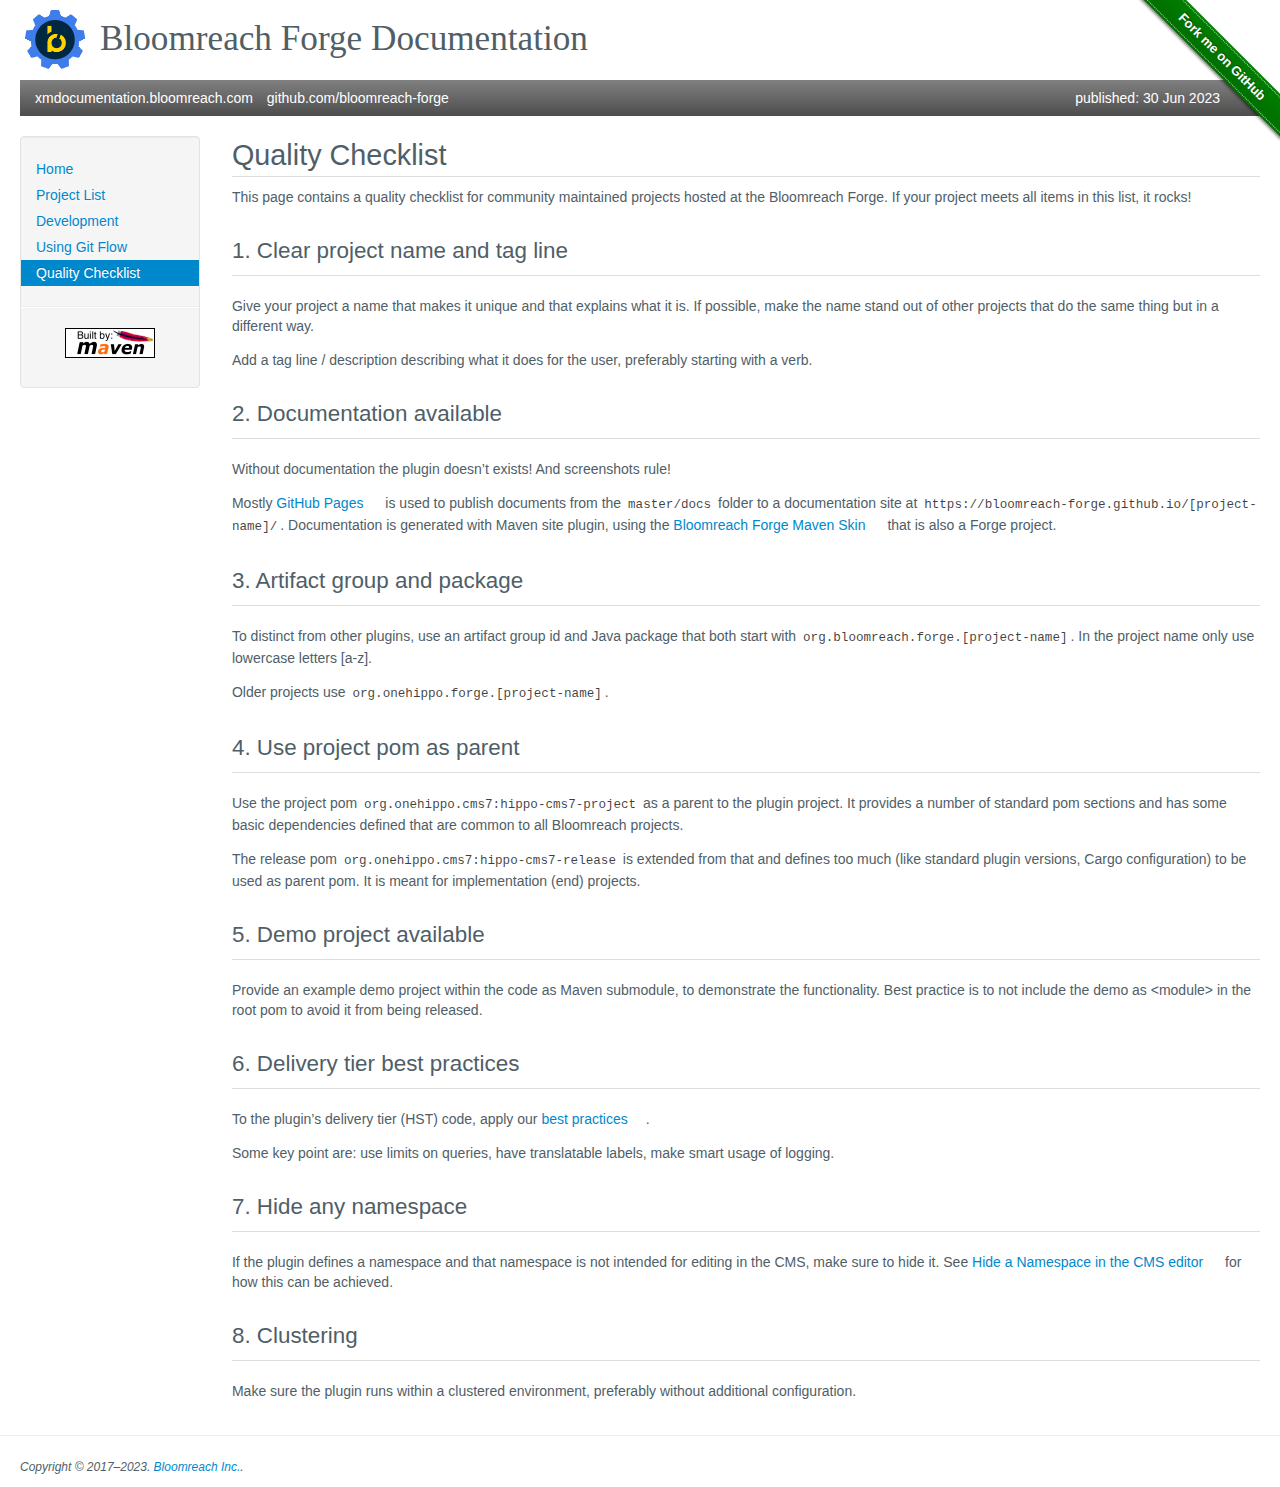
==== commit 14db3239: "Use Forge Maven Skin 3.2.1, fixing the broken "Fork me" ribbon" ====
--- a/checklist.html
+++ b/checklist.html
@@ -1,33 +1,31 @@
 <!DOCTYPE html>
     <!--
- | Generated by Apache Maven Doxia Site Renderer 1.7.4 at 22 Sep 2022 
- | Rendered using Bloomreach Forge Maven Skin 3.2.0 based on Apache Maven Fluido Skin
+ | Generated by Apache Maven Doxia Site Renderer 1.7.4 at 30 Jun 2023 
+ | Rendered using Bloomreach Forge Maven Skin 3.2.1 based on Apache Maven Fluido Skin
 -->
 
 <html xmlns="http://www.w3.org/1999/xhtml" xml:lang="en" lang="en">
 <head>
   <meta charset="UTF-8" />
   <meta name="viewport" content="width=device-width, initial-scale=1.0" />
-                  <meta name="Date-Revision-yyyymmdd" content="20220922" />
+                  <meta name="Date-Revision-yyyymmdd" content="20230630" />
               <meta http-equiv="Content-Language" content="en" />
       <title>Bloomreach Forge Documentation &#x2013; Quality Checklist</title>
-  <link rel="stylesheet" href="./css/forge-maven-skin-syntaxhighlighter-3.2.0.min.css"/>
-  <link rel="stylesheet" href="./css/forge-maven-skin-3.2.0.min.css"/>
+  <link rel="stylesheet" href="./css/forge-maven-skin-syntaxhighlighter-3.2.1.min.css"/>
+  <link rel="stylesheet" href="./css/forge-maven-skin-3.2.1.min.css"/>
   <link rel="stylesheet" href="./css/site.css" />
   <link rel="stylesheet" href="./css/print.css" media="print" />
   <link rel="icon" type="image/png" href="./images/skin/logo_64.png" sizes="64x64">
 
   
-  <script type="text/javascript" src="./js/forge-maven-skin-syntaxhighlighter-3.2.0.min.js"></script>
-  <script type="text/javascript" src="./js/forge-maven-skin-3.2.0.min.js"></script>
+  <script type="text/javascript" src="./js/forge-maven-skin-syntaxhighlighter-3.2.1.min.js"></script>
+  <script type="text/javascript" src="./js/forge-maven-skin-3.2.1.min.js"></script>
 
-    </head>
+            <style>.github-fork-ribbon:before { background-color: green; }</style>
+</head>
 <body class="topBarDisabled">
-                        <a href="https://github.com/bloomreach-forge/bloomreach-forge.github.io">
-    <img style="position: absolute; top: 0; right: 0; border: 0; z-index: 10000;"
-         src="https://s3.amazonaws.com/github/ribbons/forkme_right_green_007200.png"
-         alt="Fork me on GitHub">
-  </a>
+              <a target="_blank" class="github-fork-ribbon right" href="https://github.com/bloomreach-forge/bloomreach-forge.github.io"
+     data-ribbon="Fork me on GitHub" title="Fork me on GitHub">Fork me on GitHub</a>
           <div class="container-fluid">
   <div id="banner">
     <div id="logo">
@@ -45,11 +43,11 @@
   <div id="breadcrumbs">
                             <div class="links">
       <a href="https://xmdocumentation.bloomreach.com">xmdocumentation.bloomreach.com</a>
-      <a href="https://developers.bloomreach.com">developers.bloomreach.com</a>
+      <a href="https://github.com/bloomreach-forge">github.com/bloomreach-forge</a>
     </div>
     <ul class="breadcrumb">
     
-  <li id="publishDate">published: 22 Sep 2022  
+  <li id="publishDate">published: 30 Jun 2023  
   </li>
   
         
@@ -119,7 +117,7 @@
     <footer>
     <div class="container-fluid">
       <div class="row-fluid">
-          <p class="copyright">Copyright &copy;      2017&#x2013;2022.
+          <p class="copyright">Copyright &copy;      2017&#x2013;2023.
           <a href="https://www.bloomreach.com">Bloomreach Inc.</a>.
       
 </p>
--- a/css/forge-maven-skin-syntaxhighlighter-3.2.1.min.css
+++ b/css/forge-maven-skin-syntaxhighlighter-3.2.1.min.css
@@ -0,0 +1 @@
+.syntaxhighlighter a,.syntaxhighlighter div,.syntaxhighlighter code,.syntaxhighlighter table,.syntaxhighlighter table td,.syntaxhighlighter table tr,.syntaxhighlighter table tbody,.syntaxhighlighter table thead,.syntaxhighlighter table caption,.syntaxhighlighter textarea{-moz-border-radius:0 0 0 0 !important;-webkit-border-radius:0 0 0 0 !important;background:none !important;border:0 !important;bottom:auto !important;float:none !important;height:auto !important;left:auto !important;line-height:1.1em !important;margin:0 !important;outline:0 !important;overflow:visible !important;padding:0 !important;position:static !important;right:auto !important;text-align:left !important;top:auto !important;vertical-align:baseline !important;width:auto !important;box-sizing:content-box !important;font-family:"Consolas","Bitstream Vera Sans Mono","Courier New",Courier,monospace !important;font-weight:normal !important;font-style:normal !important;font-size:1em !important;min-height:inherit !important;min-height:auto !important}.syntaxhighlighter{width:100% !important;margin:1em 0 1em 0 !important;position:relative !important;overflow:auto !important;font-size:1em !important}.syntaxhighlighter.source{overflow:hidden !important}.syntaxhighlighter .bold{font-weight:bold !important}.syntaxhighlighter .italic{font-style:italic !important}.syntaxhighlighter .line{white-space:pre !important}.syntaxhighlighter table{width:100% !important}.syntaxhighlighter table caption{text-align:left !important;padding:.5em 0 .5em 1em !important}.syntaxhighlighter table td.code{width:100% !important}.syntaxhighlighter table td.code .container{position:relative !important}.syntaxhighlighter table td.code .container textarea{box-sizing:border-box !important;position:absolute !important;left:0 !important;top:0 !important;width:100% !important;height:100% !important;border:none !important;background:white !important;padding-left:1em !important;overflow:hidden !important;white-space:pre !important}.syntaxhighlighter table td.gutter .line{text-align:right !important;padding:0 .5em 0 1em !important}.syntaxhighlighter table td.code .line{padding:0 1em !important}.syntaxhighlighter.nogutter td.code .container textarea,.syntaxhighlighter.nogutter td.code .line{padding-left:0 !important}.syntaxhighlighter.show{display:block !important}.syntaxhighlighter.collapsed table{display:none !important}.syntaxhighlighter.collapsed .toolbar{padding:.1em .8em 0 .8em !important;font-size:1em !important;position:static !important;width:auto !important;height:auto !important}.syntaxhighlighter.collapsed .toolbar span{display:inline !important;margin-right:1em !important}.syntaxhighlighter.collapsed .toolbar span a{padding:0 !important;display:none !important}.syntaxhighlighter.collapsed .toolbar span a.expandSource{display:inline !important}.syntaxhighlighter .toolbar{position:absolute !important;right:1px !important;top:1px !important;width:11px !important;height:11px !important;font-size:10px !important;z-index:10 !important}.syntaxhighlighter .toolbar span.title{display:inline !important}.syntaxhighlighter .toolbar a{display:block !important;text-align:center !important;text-decoration:none !important;padding-top:1px !important}.syntaxhighlighter .toolbar a.expandSource{display:none !important}.syntaxhighlighter.ie{font-size:.9em !important;padding:1px 0 1px 0 !important}.syntaxhighlighter.ie .toolbar{line-height:8px !important}.syntaxhighlighter.ie .toolbar a{padding-top:0 !important}.syntaxhighlighter.printing .line.alt1 .content,.syntaxhighlighter.printing .line.alt2 .content,.syntaxhighlighter.printing .line.highlighted .number,.syntaxhighlighter.printing .line.highlighted.alt1 .content,.syntaxhighlighter.printing .line.highlighted.alt2 .content{background:none !important}.syntaxhighlighter.printing .line .number{color:#bbb !important}.syntaxhighlighter.printing .line .content{color:black !important}.syntaxhighlighter.printing .toolbar{display:none !important}.syntaxhighlighter.printing a{text-decoration:none !important}.syntaxhighlighter.printing .plain,.syntaxhighlighter.printing .plain a{color:black !important}.syntaxhighlighter.printing .comments,.syntaxhighlighter.printing .comments a{color:#008200 !important}.syntaxhighlighter.printing .string,.syntaxhighlighter.printing .string a{color:blue !important}.syntaxhighlighter.printing .keyword{color:#069 !important;font-weight:bold !important}.syntaxhighlighter.printing .preprocessor{color:gray !important}.syntaxhighlighter.printing .variable{color:#a70 !important}.syntaxhighlighter.printing .value{color:#090 !important}.syntaxhighlighter.printing .functions{color:#ff1493 !important}.syntaxhighlighter.printing .constants{color:#06c !important}.syntaxhighlighter.printing .script{font-weight:bold !important}.syntaxhighlighter.printing .color1,.syntaxhighlighter.printing .color1 a{color:gray !important}.syntaxhighlighter.printing .color2,.syntaxhighlighter.printing .color2 a{color:#ff1493 !important}.syntaxhighlighter.printing .color3,.syntaxhighlighter.printing .color3 a{color:red !important}.syntaxhighlighter.printing .break,.syntaxhighlighter.printing .break a{color:black !important}.syntaxhighlighter{background-color:white !important}.syntaxhighlighter .line.alt1{background-color:white !important}.syntaxhighlighter .line.alt2{background-color:white !important}.syntaxhighlighter .line.highlighted.alt1,.syntaxhighlighter .line.highlighted.alt2{background-color:#e0e0e0 !important}.syntaxhighlighter .line.highlighted.number{color:black !important}.syntaxhighlighter table caption{color:black !important}.syntaxhighlighter .gutter{color:#afafaf !important}.syntaxhighlighter .gutter .line{border-right:3px solid #6ce26c !important}.syntaxhighlighter .gutter .line.highlighted{background-color:#6ce26c !important;color:white !important}.syntaxhighlighter.printing .line .content{border:none !important}.syntaxhighlighter.collapsed{overflow:visible !important}.syntaxhighlighter.collapsed .toolbar{color:blue !important;background:white !important;border:1px solid #6ce26c !important}.syntaxhighlighter.collapsed .toolbar a{color:blue !important}.syntaxhighlighter.collapsed .toolbar a:hover{color:red !important}.syntaxhighlighter .toolbar{color:white !important;background:#6ce26c !important;border:none !important}.syntaxhighlighter .toolbar a{color:white !important}.syntaxhighlighter .toolbar a:hover{color:black !important}.syntaxhighlighter .plain,.syntaxhighlighter .plain a{color:black !important}.syntaxhighlighter .comments,.syntaxhighlighter .comments a{color:#008200 !important}.syntaxhighlighter .string,.syntaxhighlighter .string a{color:blue !important}.syntaxhighlighter .keyword{color:#069 !important}.syntaxhighlighter .preprocessor{color:gray !important}.syntaxhighlighter .variable{color:#a70 !important}.syntaxhighlighter .value{color:#090 !important}.syntaxhighlighter .functions{color:#ff1493 !important}.syntaxhighlighter .constants{color:#06c !important}.syntaxhighlighter .script{font-weight:bold !important;color:#069 !important;background-color:none !important}.syntaxhighlighter .color1,.syntaxhighlighter .color1 a{color:gray !important}.syntaxhighlighter .color2,.syntaxhighlighter .color2 a{color:#ff1493 !important}.syntaxhighlighter .color3,.syntaxhighlighter .color3 a{color:red !important}.syntaxhighlighter .keyword{font-weight:bold !important}--- a/css/forge-maven-skin-3.2.1.min.css
+++ b/css/forge-maven-skin-3.2.1.min.css
@@ -0,0 +1,20 @@
+/*!
+ * Bootstrap v2.3.2
+ *
+ * Copyright 2013 Twitter, Inc
+ * Licensed under the Apache License v2.0
+ * http://www.apache.org/licenses/LICENSE-2.0
+ *
+ * Designed and built with all the love in the world by @mdo and @fat.
+ */.clearfix{*zoom:1}.clearfix:before,.clearfix:after{display:table;line-height:0;content:""}.clearfix:after{clear:both}.hide-text{font:0/0 a;color:transparent;text-shadow:none;background-color:transparent;border:0}.input-block-level{display:block;width:100%;min-height:30px;-webkit-box-sizing:border-box;-moz-box-sizing:border-box;box-sizing:border-box}article,aside,details,figcaption,figure,footer,header,hgroup,nav,section{display:block}audio,canvas,video{display:inline-block;*display:inline;*zoom:1}audio:not([controls]){display:none}html{font-size:100%;-webkit-text-size-adjust:100%;-ms-text-size-adjust:100%}a:focus{outline:thin dotted #333;outline:5px auto -webkit-focus-ring-color;outline-offset:-2px}a:hover,a:active{outline:0}sub,sup{position:relative;font-size:75%;line-height:0;vertical-align:baseline}sup{top:-0.5em}sub{bottom:-0.25em}img{width:auto\9;height:auto;max-width:100%;vertical-align:middle;border:0;-ms-interpolation-mode:bicubic}#map_canvas img,.google-maps img{max-width:none}button,input,select,textarea{margin:0;font-size:100%;vertical-align:middle}button,input{*overflow:visible;line-height:normal}button::-moz-focus-inner,input::-moz-focus-inner{padding:0;border:0}button,html input[type="button"],input[type="reset"],input[type="submit"]{cursor:pointer;-webkit-appearance:button}label,select,button,input[type="button"],input[type="reset"],input[type="submit"],input[type="radio"],input[type="checkbox"]{cursor:pointer}input[type="search"]{-webkit-box-sizing:content-box;-moz-box-sizing:content-box;box-sizing:content-box;-webkit-appearance:textfield}input[type="search"]::-webkit-search-decoration,input[type="search"]::-webkit-search-cancel-button{-webkit-appearance:none}textarea{overflow:auto;vertical-align:top}@media print{*{color:#000 !important;text-shadow:none !important;background:transparent !important;box-shadow:none !important}a,a:visited{text-decoration:underline}a[href]:after{content:" (" attr(href) ")"}abbr[title]:after{content:" (" attr(title) ")"}.ir a:after,a[href^="javascript:"]:after,a[href^="#"]:after{content:""}pre,blockquote{border:1px solid #999;page-break-inside:avoid}thead{display:table-header-group}tr,img{page-break-inside:avoid}img{max-width:100% !important}@page{margin:.5cm}p,h2,h3{orphans:3;widows:3}h2,h3{page-break-after:avoid}}body{margin:0;font-family:"Helvetica Neue",Helvetica,Arial,sans-serif;font-size:14px;line-height:20px;color:#333;background-color:#fff}a{color:#08c;text-decoration:none}a:hover,a:focus{color:#005580;text-decoration:underline}.img-rounded{-webkit-border-radius:6px;-moz-border-radius:6px;border-radius:6px}.img-polaroid{padding:4px;background-color:#fff;border:1px solid #ccc;border:1px solid rgba(0,0,0,0.2);-webkit-box-shadow:0 1px 3px rgba(0,0,0,0.1);-moz-box-shadow:0 1px 3px rgba(0,0,0,0.1);box-shadow:0 1px 3px rgba(0,0,0,0.1)}.img-circle{-webkit-border-radius:500px;-moz-border-radius:500px;border-radius:500px}.row{margin-left:-20px;*zoom:1}.row:before,.row:after{display:table;line-height:0;content:""}.row:after{clear:both}[class*="span"]{float:left;min-height:1px;margin-left:20px}.container,.navbar-static-top .container,.navbar-fixed-top .container,.navbar-fixed-bottom .container{width:940px}.span12{width:940px}.span11{width:860px}.span10{width:780px}.span9{width:700px}.span8{width:620px}.span7{width:540px}.span6{width:460px}.span5{width:380px}.span4{width:300px}.span3{width:220px}.span2{width:140px}.span1{width:60px}.offset12{margin-left:980px}.offset11{margin-left:900px}.offset10{margin-left:820px}.offset9{margin-left:740px}.offset8{margin-left:660px}.offset7{margin-left:580px}.offset6{margin-left:500px}.offset5{margin-left:420px}.offset4{margin-left:340px}.offset3{margin-left:260px}.offset2{margin-left:180px}.offset1{margin-left:100px}.row-fluid{width:100%;*zoom:1}.row-fluid:before,.row-fluid:after{display:table;line-height:0;content:""}.row-fluid:after{clear:both}.row-fluid [class*="span"]{display:block;float:left;width:100%;min-height:30px;margin-left:2.127659574468085%;*margin-left:2.074468085106383%;-webkit-box-sizing:border-box;-moz-box-sizing:border-box;box-sizing:border-box}.row-fluid [class*="span"]:first-child{margin-left:0}.row-fluid .controls-row [class*="span"]+[class*="span"]{margin-left:2.127659574468085%}.row-fluid .span12{width:100%;*width:99.94680851063829%}.row-fluid .span11{width:91.48936170212765%;*width:91.43617021276594%}.row-fluid .span10{width:82.97872340425532%;*width:82.92553191489361%}.row-fluid .span9{width:74.46808510638297%;*width:74.41489361702126%}.row-fluid .span8{width:65.95744680851064%;*width:65.90425531914893%}.row-fluid .span7{width:57.44680851063829%;*width:57.39361702127659%}.row-fluid .span6{width:48.93617021276595%;*width:48.88297872340425%}.row-fluid .span5{width:40.42553191489362%;*width:40.37234042553192%}.row-fluid .span4{width:31.914893617021278%;*width:31.861702127659576%}.row-fluid .span3{width:23.404255319148934%;*width:23.351063829787233%}.row-fluid .span2{width:14.893617021276595%;*width:14.840425531914894%}.row-fluid .span1{width:6.382978723404255%;*width:6.329787234042553%}.row-fluid .offset12{margin-left:104.25531914893617%;*margin-left:104.14893617021275%}.row-fluid .offset12:first-child{margin-left:102.12765957446808%;*margin-left:102.02127659574467%}.row-fluid .offset11{margin-left:95.74468085106382%;*margin-left:95.6382978723404%}.row-fluid .offset11:first-child{margin-left:93.61702127659574%;*margin-left:93.51063829787232%}.row-fluid .offset10{margin-left:87.23404255319149%;*margin-left:87.12765957446807%}.row-fluid .offset10:first-child{margin-left:85.1063829787234%;*margin-left:84.99999999999999%}.row-fluid .offset9{margin-left:78.72340425531914%;*margin-left:78.61702127659572%}.row-fluid .offset9:first-child{margin-left:76.59574468085106%;*margin-left:76.48936170212764%}.row-fluid .offset8{margin-left:70.2127659574468%;*margin-left:70.10638297872339%}.row-fluid .offset8:first-child{margin-left:68.08510638297872%;*margin-left:67.9787234042553%}.row-fluid .offset7{margin-left:61.70212765957446%;*margin-left:61.59574468085106%}.row-fluid .offset7:first-child{margin-left:59.574468085106375%;*margin-left:59.46808510638297%}.row-fluid .offset6{margin-left:53.191489361702125%;*margin-left:53.085106382978715%}.row-fluid .offset6:first-child{margin-left:51.063829787234035%;*margin-left:50.95744680851063%}.row-fluid .offset5{margin-left:44.68085106382979%;*margin-left:44.57446808510638%}.row-fluid .offset5:first-child{margin-left:42.5531914893617%;*margin-left:42.4468085106383%}.row-fluid .offset4{margin-left:36.170212765957444%;*margin-left:36.06382978723405%}.row-fluid .offset4:first-child{margin-left:34.04255319148936%;*margin-left:33.93617021276596%}.row-fluid .offset3{margin-left:27.659574468085104%;*margin-left:27.5531914893617%}.row-fluid .offset3:first-child{margin-left:25.53191489361702%;*margin-left:25.425531914893618%}.row-fluid .offset2{margin-left:19.148936170212764%;*margin-left:19.04255319148936%}.row-fluid .offset2:first-child{margin-left:17.02127659574468%;*margin-left:16.914893617021278%}.row-fluid .offset1{margin-left:10.638297872340425%;*margin-left:10.53191489361702%}.row-fluid .offset1:first-child{margin-left:8.51063829787234%;*margin-left:8.404255319148938%}[class*="span"].hide,.row-fluid [class*="span"].hide{display:none}[class*="span"].pull-right,.row-fluid [class*="span"].pull-right{float:right}.container{margin-right:auto;margin-left:auto;*zoom:1}.container:before,.container:after{display:table;line-height:0;content:""}.container:after{clear:both}.container-fluid{padding-right:20px;padding-left:20px;*zoom:1}.container-fluid:before,.container-fluid:after{display:table;line-height:0;content:""}.container-fluid:after{clear:both}p{margin:0 0 10px}.lead{margin-bottom:20px;font-size:21px;font-weight:200;line-height:30px}small{font-size:85%}strong{font-weight:bold}em{font-style:italic}cite{font-style:normal}.muted{color:#999}a.muted:hover,a.muted:focus{color:gray}.text-warning{color:#c09853}a.text-warning:hover,a.text-warning:focus{color:#a47e3c}.text-error{color:#b94a48}a.text-error:hover,a.text-error:focus{color:#953b39}.text-info{color:#3a87ad}a.text-info:hover,a.text-info:focus{color:#2d6987}.text-success{color:#468847}a.text-success:hover,a.text-success:focus{color:#356635}.text-left{text-align:left}.text-right{text-align:right}.text-center{text-align:center}h1,h2,h3,h4,h5,h6{margin:10px 0;font-family:inherit;font-weight:bold;line-height:20px;color:inherit;text-rendering:optimizelegibility}h1 small,h2 small,h3 small,h4 small,h5 small,h6 small{font-weight:normal;line-height:1;color:#999}h1,h2,h3{line-height:40px}h1{font-size:38.5px}h2{font-size:31.5px}h3{font-size:24.5px}h4{font-size:17.5px}h5{font-size:14px}h6{font-size:11.9px}h1 small{font-size:24.5px}h2 small{font-size:17.5px}h3 small{font-size:14px}h4 small{font-size:14px}.page-header{padding-bottom:9px;margin:20px 0 30px;border-bottom:1px solid #eee}ul,ol{padding:0;margin:0 0 10px 25px}ul ul,ul ol,ol ol,ol ul{margin-bottom:0}li{line-height:20px}ul.unstyled,ol.unstyled{margin-left:0;list-style:none}ul.inline,ol.inline{margin-left:0;list-style:none}ul.inline>li,ol.inline>li{display:inline-block;*display:inline;padding-right:5px;padding-left:5px;*zoom:1}dl{margin-bottom:20px}dt,dd{line-height:20px}dt{font-weight:bold}dd{margin-left:10px}.dl-horizontal{*zoom:1}.dl-horizontal:before,.dl-horizontal:after{display:table;line-height:0;content:""}.dl-horizontal:after{clear:both}.dl-horizontal dt{float:left;width:160px;overflow:hidden;clear:left;text-align:right;text-overflow:ellipsis;white-space:nowrap}.dl-horizontal dd{margin-left:180px}hr{margin:20px 0;border:0;border-top:1px solid #eee;border-bottom:1px solid #fff}abbr[title],abbr[data-original-title]{cursor:help;border-bottom:1px dotted #999}abbr.initialism{font-size:90%;text-transform:uppercase}blockquote{padding:0 0 0 15px;margin:0 0 20px;border-left:5px solid #eee}blockquote p{margin-bottom:0;font-size:17.5px;font-weight:300;line-height:1.25}blockquote small{display:block;line-height:20px;color:#999}blockquote small:before{content:'\2014 \00A0'}blockquote.pull-right{float:right;padding-right:15px;padding-left:0;border-right:5px solid #eee;border-left:0}blockquote.pull-right p,blockquote.pull-right small{text-align:right}blockquote.pull-right small:before{content:''}blockquote.pull-right small:after{content:'\00A0 \2014'}q:before,q:after,blockquote:before,blockquote:after{content:""}address{display:block;margin-bottom:20px;font-style:normal;line-height:20px}code,pre{padding:0 3px 2px;font-family:Monaco,Menlo,Consolas,"Courier New",monospace;font-size:12px;color:#333;-webkit-border-radius:3px;-moz-border-radius:3px;border-radius:3px}code{padding:2px 4px;color:#d14;white-space:nowrap;background-color:#f7f7f9;border:1px solid #e1e1e8}pre{display:block;padding:9.5px;margin:0 0 10px;font-size:13px;line-height:20px;word-break:break-all;word-wrap:break-word;white-space:pre;white-space:pre-wrap;background-color:#f5f5f5;border:1px solid #ccc;border:1px solid rgba(0,0,0,0.15);-webkit-border-radius:4px;-moz-border-radius:4px;border-radius:4px}pre.prettyprint{margin-bottom:20px}pre code{padding:0;color:inherit;white-space:pre;white-space:pre-wrap;background-color:transparent;border:0}.pre-scrollable{max-height:340px;overflow-y:scroll}form{margin:0 0 20px}fieldset{padding:0;margin:0;border:0}legend{display:block;width:100%;padding:0;margin-bottom:20px;font-size:21px;line-height:40px;color:#333;border:0;border-bottom:1px solid #e5e5e5}legend small{font-size:15px;color:#999}label,input,button,select,textarea{font-size:14px;font-weight:normal;line-height:20px}input,button,select,textarea{font-family:"Helvetica Neue",Helvetica,Arial,sans-serif}label{display:block;margin-bottom:5px}select,textarea,input[type="text"],input[type="password"],input[type="datetime"],input[type="datetime-local"],input[type="date"],input[type="month"],input[type="time"],input[type="week"],input[type="number"],input[type="email"],input[type="url"],input[type="search"],input[type="tel"],input[type="color"],.uneditable-input{display:inline-block;height:20px;padding:4px 6px;margin-bottom:10px;font-size:14px;line-height:20px;color:#555;vertical-align:middle;-webkit-border-radius:4px;-moz-border-radius:4px;border-radius:4px}input,textarea,.uneditable-input{width:206px}textarea{height:auto}textarea,input[type="text"],input[type="password"],input[type="datetime"],input[type="datetime-local"],input[type="date"],input[type="month"],input[type="time"],input[type="week"],input[type="number"],input[type="email"],input[type="url"],input[type="search"],input[type="tel"],input[type="color"],.uneditable-input{background-color:#fff;border:1px solid #ccc;-webkit-box-shadow:inset 0 1px 1px rgba(0,0,0,0.075);-moz-box-shadow:inset 0 1px 1px rgba(0,0,0,0.075);box-shadow:inset 0 1px 1px rgba(0,0,0,0.075);-webkit-transition:border linear .2s,box-shadow linear .2s;-moz-transition:border linear .2s,box-shadow linear .2s;-o-transition:border linear .2s,box-shadow linear .2s;transition:border linear .2s,box-shadow linear .2s}textarea:focus,input[type="text"]:focus,input[type="password"]:focus,input[type="datetime"]:focus,input[type="datetime-local"]:focus,input[type="date"]:focus,input[type="month"]:focus,input[type="time"]:focus,input[type="week"]:focus,input[type="number"]:focus,input[type="email"]:focus,input[type="url"]:focus,input[type="search"]:focus,input[type="tel"]:focus,input[type="color"]:focus,.uneditable-input:focus{border-color:rgba(82,168,236,0.8);outline:0;outline:thin dotted \9;-webkit-box-shadow:inset 0 1px 1px rgba(0,0,0,0.075),0 0 8px rgba(82,168,236,0.6);-moz-box-shadow:inset 0 1px 1px rgba(0,0,0,0.075),0 0 8px rgba(82,168,236,0.6);box-shadow:inset 0 1px 1px rgba(0,0,0,0.075),0 0 8px rgba(82,168,236,0.6)}input[type="radio"],input[type="checkbox"]{margin:4px 0 0;margin-top:1px \9;*margin-top:0;line-height:normal}input[type="file"],input[type="image"],input[type="submit"],input[type="reset"],input[type="button"],input[type="radio"],input[type="checkbox"]{width:auto}select,input[type="file"]{height:30px;*margin-top:4px;line-height:30px}select{width:220px;background-color:#fff;border:1px solid #ccc}select[multiple],select[size]{height:auto}select:focus,input[type="file"]:focus,input[type="radio"]:focus,input[type="checkbox"]:focus{outline:thin dotted #333;outline:5px auto -webkit-focus-ring-color;outline-offset:-2px}.uneditable-input,.uneditable-textarea{color:#999;cursor:not-allowed;background-color:#fcfcfc;border-color:#ccc;-webkit-box-shadow:inset 0 1px 2px rgba(0,0,0,0.025);-moz-box-shadow:inset 0 1px 2px rgba(0,0,0,0.025);box-shadow:inset 0 1px 2px rgba(0,0,0,0.025)}.uneditable-input{overflow:hidden;white-space:nowrap}.uneditable-textarea{width:auto;height:auto}input:-moz-placeholder,textarea:-moz-placeholder{color:#999}input:-ms-input-placeholder,textarea:-ms-input-placeholder{color:#999}input::-webkit-input-placeholder,textarea::-webkit-input-placeholder{color:#999}.radio,.checkbox{min-height:20px;padding-left:20px}.radio input[type="radio"],.checkbox input[type="checkbox"]{float:left;margin-left:-20px}.controls>.radio:first-child,.controls>.checkbox:first-child{padding-top:5px}.radio.inline,.checkbox.inline{display:inline-block;padding-top:5px;margin-bottom:0;vertical-align:middle}.radio.inline+.radio.inline,.checkbox.inline+.checkbox.inline{margin-left:10px}.input-mini{width:60px}.input-small{width:90px}.input-medium{width:150px}.input-large{width:210px}.input-xlarge{width:270px}.input-xxlarge{width:530px}input[class*="span"],select[class*="span"],textarea[class*="span"],.uneditable-input[class*="span"],.row-fluid input[class*="span"],.row-fluid select[class*="span"],.row-fluid textarea[class*="span"],.row-fluid .uneditable-input[class*="span"]{float:none;margin-left:0}.input-append input[class*="span"],.input-append .uneditable-input[class*="span"],.input-prepend input[class*="span"],.input-prepend .uneditable-input[class*="span"],.row-fluid input[class*="span"],.row-fluid select[class*="span"],.row-fluid textarea[class*="span"],.row-fluid .uneditable-input[class*="span"],.row-fluid .input-prepend [class*="span"],.row-fluid .input-append [class*="span"]{display:inline-block}input,textarea,.uneditable-input{margin-left:0}.controls-row [class*="span"]+[class*="span"]{margin-left:20px}input.span12,textarea.span12,.uneditable-input.span12{width:926px}input.span11,textarea.span11,.uneditable-input.span11{width:846px}input.span10,textarea.span10,.uneditable-input.span10{width:766px}input.span9,textarea.span9,.uneditable-input.span9{width:686px}input.span8,textarea.span8,.uneditable-input.span8{width:606px}input.span7,textarea.span7,.uneditable-input.span7{width:526px}input.span6,textarea.span6,.uneditable-input.span6{width:446px}input.span5,textarea.span5,.uneditable-input.span5{width:366px}input.span4,textarea.span4,.uneditable-input.span4{width:286px}input.span3,textarea.span3,.uneditable-input.span3{width:206px}input.span2,textarea.span2,.uneditable-input.span2{width:126px}input.span1,textarea.span1,.uneditable-input.span1{width:46px}.controls-row{*zoom:1}.controls-row:before,.controls-row:after{display:table;line-height:0;content:""}.controls-row:after{clear:both}.controls-row [class*="span"],.row-fluid .controls-row [class*="span"]{float:left}.controls-row .checkbox[class*="span"],.controls-row .radio[class*="span"]{padding-top:5px}input[disabled],select[disabled],textarea[disabled],input[readonly],select[readonly],textarea[readonly]{cursor:not-allowed;background-color:#eee}input[type="radio"][disabled],input[type="checkbox"][disabled],input[type="radio"][readonly],input[type="checkbox"][readonly]{background-color:transparent}.control-group.warning .control-label,.control-group.warning .help-block,.control-group.warning .help-inline{color:#c09853}.control-group.warning .checkbox,.control-group.warning .radio,.control-group.warning input,.control-group.warning select,.control-group.warning textarea{color:#c09853}.control-group.warning input,.control-group.warning select,.control-group.warning textarea{border-color:#c09853;-webkit-box-shadow:inset 0 1px 1px rgba(0,0,0,0.075);-moz-box-shadow:inset 0 1px 1px rgba(0,0,0,0.075);box-shadow:inset 0 1px 1px rgba(0,0,0,0.075)}.control-group.warning input:focus,.control-group.warning select:focus,.control-group.warning textarea:focus{border-color:#a47e3c;-webkit-box-shadow:inset 0 1px 1px rgba(0,0,0,0.075),0 0 6px #dbc59e;-moz-box-shadow:inset 0 1px 1px rgba(0,0,0,0.075),0 0 6px #dbc59e;box-shadow:inset 0 1px 1px rgba(0,0,0,0.075),0 0 6px #dbc59e}.control-group.warning .input-prepend .add-on,.control-group.warning .input-append .add-on{color:#c09853;background-color:#fcf8e3;border-color:#c09853}.control-group.error .control-label,.control-group.error .help-block,.control-group.error .help-inline{color:#b94a48}.control-group.error .checkbox,.control-group.error .radio,.control-group.error input,.control-group.error select,.control-group.error textarea{color:#b94a48}.control-group.error input,.control-group.error select,.control-group.error textarea{border-color:#b94a48;-webkit-box-shadow:inset 0 1px 1px rgba(0,0,0,0.075);-moz-box-shadow:inset 0 1px 1px rgba(0,0,0,0.075);box-shadow:inset 0 1px 1px rgba(0,0,0,0.075)}.control-group.error input:focus,.control-group.error select:focus,.control-group.error textarea:focus{border-color:#953b39;-webkit-box-shadow:inset 0 1px 1px rgba(0,0,0,0.075),0 0 6px #d59392;-moz-box-shadow:inset 0 1px 1px rgba(0,0,0,0.075),0 0 6px #d59392;box-shadow:inset 0 1px 1px rgba(0,0,0,0.075),0 0 6px #d59392}.control-group.error .input-prepend .add-on,.control-group.error .input-append .add-on{color:#b94a48;background-color:#f2dede;border-color:#b94a48}.control-group.success .control-label,.control-group.success .help-block,.control-group.success .help-inline{color:#468847}.control-group.success .checkbox,.control-group.success .radio,.control-group.success input,.control-group.success select,.control-group.success textarea{color:#468847}.control-group.success input,.control-group.success select,.control-group.success textarea{border-color:#468847;-webkit-box-shadow:inset 0 1px 1px rgba(0,0,0,0.075);-moz-box-shadow:inset 0 1px 1px rgba(0,0,0,0.075);box-shadow:inset 0 1px 1px rgba(0,0,0,0.075)}.control-group.success input:focus,.control-group.success select:focus,.control-group.success textarea:focus{border-color:#356635;-webkit-box-shadow:inset 0 1px 1px rgba(0,0,0,0.075),0 0 6px #7aba7b;-moz-box-shadow:inset 0 1px 1px rgba(0,0,0,0.075),0 0 6px #7aba7b;box-shadow:inset 0 1px 1px rgba(0,0,0,0.075),0 0 6px #7aba7b}.control-group.success .input-prepend .add-on,.control-group.success .input-append .add-on{color:#468847;background-color:#dff0d8;border-color:#468847}.control-group.info .control-label,.control-group.info .help-block,.control-group.info .help-inline{color:#3a87ad}.control-group.info .checkbox,.control-group.info .radio,.control-group.info input,.control-group.info select,.control-group.info textarea{color:#3a87ad}.control-group.info input,.control-group.info select,.control-group.info textarea{border-color:#3a87ad;-webkit-box-shadow:inset 0 1px 1px rgba(0,0,0,0.075);-moz-box-shadow:inset 0 1px 1px rgba(0,0,0,0.075);box-shadow:inset 0 1px 1px rgba(0,0,0,0.075)}.control-group.info input:focus,.control-group.info select:focus,.control-group.info textarea:focus{border-color:#2d6987;-webkit-box-shadow:inset 0 1px 1px rgba(0,0,0,0.075),0 0 6px #7ab5d3;-moz-box-shadow:inset 0 1px 1px rgba(0,0,0,0.075),0 0 6px #7ab5d3;box-shadow:inset 0 1px 1px rgba(0,0,0,0.075),0 0 6px #7ab5d3}.control-group.info .input-prepend .add-on,.control-group.info .input-append .add-on{color:#3a87ad;background-color:#d9edf7;border-color:#3a87ad}input:focus:invalid,textarea:focus:invalid,select:focus:invalid{color:#b94a48;border-color:#ee5f5b}input:focus:invalid:focus,textarea:focus:invalid:focus,select:focus:invalid:focus{border-color:#e9322d;-webkit-box-shadow:0 0 6px #f8b9b7;-moz-box-shadow:0 0 6px #f8b9b7;box-shadow:0 0 6px #f8b9b7}.form-actions{padding:19px 20px 20px;margin-top:20px;margin-bottom:20px;background-color:#f5f5f5;border-top:1px solid #e5e5e5;*zoom:1}.form-actions:before,.form-actions:after{display:table;line-height:0;content:""}.form-actions:after{clear:both}.help-block,.help-inline{color:#595959}.help-block{display:block;margin-bottom:10px}.help-inline{display:inline-block;*display:inline;padding-left:5px;vertical-align:middle;*zoom:1}.input-append,.input-prepend{display:inline-block;margin-bottom:10px;font-size:0;white-space:nowrap;vertical-align:middle}.input-append input,.input-prepend input,.input-append select,.input-prepend select,.input-append .uneditable-input,.input-prepend .uneditable-input,.input-append .dropdown-menu,.input-prepend .dropdown-menu,.input-append .popover,.input-prepend .popover{font-size:14px}.input-append input,.input-prepend input,.input-append select,.input-prepend select,.input-append .uneditable-input,.input-prepend .uneditable-input{position:relative;margin-bottom:0;*margin-left:0;vertical-align:top;-webkit-border-radius:0 4px 4px 0;-moz-border-radius:0 4px 4px 0;border-radius:0 4px 4px 0}.input-append input:focus,.input-prepend input:focus,.input-append select:focus,.input-prepend select:focus,.input-append .uneditable-input:focus,.input-prepend .uneditable-input:focus{z-index:2}.input-append .add-on,.input-prepend .add-on{display:inline-block;width:auto;height:20px;min-width:16px;padding:4px 5px;font-size:14px;font-weight:normal;line-height:20px;text-align:center;text-shadow:0 1px 0 #fff;background-color:#eee;border:1px solid #ccc}.input-append .add-on,.input-prepend .add-on,.input-append .btn,.input-prepend .btn,.input-append .btn-group>.dropdown-toggle,.input-prepend .btn-group>.dropdown-toggle{vertical-align:top;-webkit-border-radius:0;-moz-border-radius:0;border-radius:0}.input-append .active,.input-prepend .active{background-color:#a9dba9;border-color:#46a546}.input-prepend .add-on,.input-prepend .btn{margin-right:-1px}.input-prepend .add-on:first-child,.input-prepend .btn:first-child{-webkit-border-radius:4px 0 0 4px;-moz-border-radius:4px 0 0 4px;border-radius:4px 0 0 4px}.input-append input,.input-append select,.input-append .uneditable-input{-webkit-border-radius:4px 0 0 4px;-moz-border-radius:4px 0 0 4px;border-radius:4px 0 0 4px}.input-append input+.btn-group .btn:last-child,.input-append select+.btn-group .btn:last-child,.input-append .uneditable-input+.btn-group .btn:last-child{-webkit-border-radius:0 4px 4px 0;-moz-border-radius:0 4px 4px 0;border-radius:0 4px 4px 0}.input-append .add-on,.input-append .btn,.input-append .btn-group{margin-left:-1px}.input-append .add-on:last-child,.input-append .btn:last-child,.input-append .btn-group:last-child>.dropdown-toggle{-webkit-border-radius:0 4px 4px 0;-moz-border-radius:0 4px 4px 0;border-radius:0 4px 4px 0}.input-prepend.input-append input,.input-prepend.input-append select,.input-prepend.input-append .uneditable-input{-webkit-border-radius:0;-moz-border-radius:0;border-radius:0}.input-prepend.input-append input+.btn-group .btn,.input-prepend.input-append select+.btn-group .btn,.input-prepend.input-append .uneditable-input+.btn-group .btn{-webkit-border-radius:0 4px 4px 0;-moz-border-radius:0 4px 4px 0;border-radius:0 4px 4px 0}.input-prepend.input-append .add-on:first-child,.input-prepend.input-append .btn:first-child{margin-right:-1px;-webkit-border-radius:4px 0 0 4px;-moz-border-radius:4px 0 0 4px;border-radius:4px 0 0 4px}.input-prepend.input-append .add-on:last-child,.input-prepend.input-append .btn:last-child{margin-left:-1px;-webkit-border-radius:0 4px 4px 0;-moz-border-radius:0 4px 4px 0;border-radius:0 4px 4px 0}.input-prepend.input-append .btn-group:first-child{margin-left:0}input.search-query{padding-right:14px;padding-right:4px \9;padding-left:14px;padding-left:4px \9;margin-bottom:0;-webkit-border-radius:15px;-moz-border-radius:15px;border-radius:15px}.form-search .input-append .search-query,.form-search .input-prepend .search-query{-webkit-border-radius:0;-moz-border-radius:0;border-radius:0}.form-search .input-append .search-query{-webkit-border-radius:14px 0 0 14px;-moz-border-radius:14px 0 0 14px;border-radius:14px 0 0 14px}.form-search .input-append .btn{-webkit-border-radius:0 14px 14px 0;-moz-border-radius:0 14px 14px 0;border-radius:0 14px 14px 0}.form-search .input-prepend .search-query{-webkit-border-radius:0 14px 14px 0;-moz-border-radius:0 14px 14px 0;border-radius:0 14px 14px 0}.form-search .input-prepend .btn{-webkit-border-radius:14px 0 0 14px;-moz-border-radius:14px 0 0 14px;border-radius:14px 0 0 14px}.form-search input,.form-inline input,.form-horizontal input,.form-search textarea,.form-inline textarea,.form-horizontal textarea,.form-search select,.form-inline select,.form-horizontal select,.form-search .help-inline,.form-inline .help-inline,.form-horizontal .help-inline,.form-search .uneditable-input,.form-inline .uneditable-input,.form-horizontal .uneditable-input,.form-search .input-prepend,.form-inline .input-prepend,.form-horizontal .input-prepend,.form-search .input-append,.form-inline .input-append,.form-horizontal .input-append{display:inline-block;*display:inline;margin-bottom:0;vertical-align:middle;*zoom:1}.form-search .hide,.form-inline .hide,.form-horizontal .hide{display:none}.form-search label,.form-inline label,.form-search .btn-group,.form-inline .btn-group{display:inline-block}.form-search .input-append,.form-inline .input-append,.form-search .input-prepend,.form-inline .input-prepend{margin-bottom:0}.form-search .radio,.form-search .checkbox,.form-inline .radio,.form-inline .checkbox{padding-left:0;margin-bottom:0;vertical-align:middle}.form-search .radio input[type="radio"],.form-search .checkbox input[type="checkbox"],.form-inline .radio input[type="radio"],.form-inline .checkbox input[type="checkbox"]{float:left;margin-right:3px;margin-left:0}.control-group{margin-bottom:10px}legend+.control-group{margin-top:20px;-webkit-margin-top-collapse:separate}.form-horizontal .control-group{margin-bottom:20px;*zoom:1}.form-horizontal .control-group:before,.form-horizontal .control-group:after{display:table;line-height:0;content:""}.form-horizontal .control-group:after{clear:both}.form-horizontal .control-label{float:left;width:160px;padding-top:5px;text-align:right}.form-horizontal .controls{*display:inline-block;*padding-left:20px;margin-left:180px;*margin-left:0}.form-horizontal .controls:first-child{*padding-left:180px}.form-horizontal .help-block{margin-bottom:0}.form-horizontal input+.help-block,.form-horizontal select+.help-block,.form-horizontal textarea+.help-block,.form-horizontal .uneditable-input+.help-block,.form-horizontal .input-prepend+.help-block,.form-horizontal .input-append+.help-block{margin-top:10px}.form-horizontal .form-actions{padding-left:180px}table{max-width:100%;background-color:transparent;border-collapse:collapse;border-spacing:0}.table{width:100%;margin-bottom:20px}.table th,.table td{padding:8px;line-height:20px;text-align:left;vertical-align:top;border-top:1px solid #ddd}.table th{font-weight:bold}.table thead th{vertical-align:bottom}.table caption+thead tr:first-child th,.table caption+thead tr:first-child td,.table colgroup+thead tr:first-child th,.table colgroup+thead tr:first-child td,.table thead:first-child tr:first-child th,.table thead:first-child tr:first-child td{border-top:0}.table tbody+tbody{border-top:2px solid #ddd}.table .table{background-color:#fff}.table-condensed th,.table-condensed td{padding:4px 5px}.table-bordered{border:1px solid #ddd;border-collapse:separate;*border-collapse:collapse;border-left:0;-webkit-border-radius:4px;-moz-border-radius:4px;border-radius:4px}.table-bordered th,.table-bordered td{border-left:1px solid #ddd}.table-bordered caption+thead tr:first-child th,.table-bordered caption+tbody tr:first-child th,.table-bordered caption+tbody tr:first-child td,.table-bordered colgroup+thead tr:first-child th,.table-bordered colgroup+tbody tr:first-child th,.table-bordered colgroup+tbody tr:first-child td,.table-bordered thead:first-child tr:first-child th,.table-bordered tbody:first-child tr:first-child th,.table-bordered tbody:first-child tr:first-child td{border-top:0}.table-bordered thead:first-child tr:first-child>th:first-child,.table-bordered tbody:first-child tr:first-child>td:first-child,.table-bordered tbody:first-child tr:first-child>th:first-child{-webkit-border-top-left-radius:4px;border-top-left-radius:4px;-moz-border-radius-topleft:4px}.table-bordered thead:first-child tr:first-child>th:last-child,.table-bordered tbody:first-child tr:first-child>td:last-child,.table-bordered tbody:first-child tr:first-child>th:last-child{-webkit-border-top-right-radius:4px;border-top-right-radius:4px;-moz-border-radius-topright:4px}.table-bordered thead:last-child tr:last-child>th:first-child,.table-bordered tbody:last-child tr:last-child>td:first-child,.table-bordered tbody:last-child tr:last-child>th:first-child,.table-bordered tfoot:last-child tr:last-child>td:first-child,.table-bordered tfoot:last-child tr:last-child>th:first-child{-webkit-border-bottom-left-radius:4px;border-bottom-left-radius:4px;-moz-border-radius-bottomleft:4px}.table-bordered thead:last-child tr:last-child>th:last-child,.table-bordered tbody:last-child tr:last-child>td:last-child,.table-bordered tbody:last-child tr:last-child>th:last-child,.table-bordered tfoot:last-child tr:last-child>td:last-child,.table-bordered tfoot:last-child tr:last-child>th:last-child{-webkit-border-bottom-right-radius:4px;border-bottom-right-radius:4px;-moz-border-radius-bottomright:4px}.table-bordered tfoot+tbody:last-child tr:last-child td:first-child{-webkit-border-bottom-left-radius:0;border-bottom-left-radius:0;-moz-border-radius-bottomleft:0}.table-bordered tfoot+tbody:last-child tr:last-child td:last-child{-webkit-border-bottom-right-radius:0;border-bottom-right-radius:0;-moz-border-radius-bottomright:0}.table-bordered caption+thead tr:first-child th:first-child,.table-bordered caption+tbody tr:first-child td:first-child,.table-bordered colgroup+thead tr:first-child th:first-child,.table-bordered colgroup+tbody tr:first-child td:first-child{-webkit-border-top-left-radius:4px;border-top-left-radius:4px;-moz-border-radius-topleft:4px}.table-bordered caption+thead tr:first-child th:last-child,.table-bordered caption+tbody tr:first-child td:last-child,.table-bordered colgroup+thead tr:first-child th:last-child,.table-bordered colgroup+tbody tr:first-child td:last-child{-webkit-border-top-right-radius:4px;border-top-right-radius:4px;-moz-border-radius-topright:4px}.table-striped tbody>tr:nth-child(odd)>td,.table-striped tbody>tr:nth-child(odd)>th{background-color:#f9f9f9}.table-hover tbody tr:hover>td,.table-hover tbody tr:hover>th{background-color:#f5f5f5}table td[class*="span"],table th[class*="span"],.row-fluid table td[class*="span"],.row-fluid table th[class*="span"]{display:table-cell;float:none;margin-left:0}.table td.span1,.table th.span1{float:none;width:44px;margin-left:0}.table td.span2,.table th.span2{float:none;width:124px;margin-left:0}.table td.span3,.table th.span3{float:none;width:204px;margin-left:0}.table td.span4,.table th.span4{float:none;width:284px;margin-left:0}.table td.span5,.table th.span5{float:none;width:364px;margin-left:0}.table td.span6,.table th.span6{float:none;width:444px;margin-left:0}.table td.span7,.table th.span7{float:none;width:524px;margin-left:0}.table td.span8,.table th.span8{float:none;width:604px;margin-left:0}.table td.span9,.table th.span9{float:none;width:684px;margin-left:0}.table td.span10,.table th.span10{float:none;width:764px;margin-left:0}.table td.span11,.table th.span11{float:none;width:844px;margin-left:0}.table td.span12,.table th.span12{float:none;width:924px;margin-left:0}.table tbody tr.success>td{background-color:#dff0d8}.table tbody tr.error>td{background-color:#f2dede}.table tbody tr.warning>td{background-color:#fcf8e3}.table tbody tr.info>td{background-color:#d9edf7}.table-hover tbody tr.success:hover>td{background-color:#d0e9c6}.table-hover tbody tr.error:hover>td{background-color:#ebcccc}.table-hover tbody tr.warning:hover>td{background-color:#faf2cc}.table-hover tbody tr.info:hover>td{background-color:#c4e3f3}[class^="icon-"],[class*=" icon-"]{display:inline-block;width:14px;height:14px;margin-top:1px;*margin-right:.3em;line-height:14px;vertical-align:text-top;background-image:url("../img/glyphicons-halflings.png");background-position:14px 14px;background-repeat:no-repeat}.icon-white,.nav-pills>.active>a>[class^="icon-"],.nav-pills>.active>a>[class*=" icon-"],.nav-list>.active>a>[class^="icon-"],.nav-list>.active>a>[class*=" icon-"],.navbar-inverse .nav>.active>a>[class^="icon-"],.navbar-inverse .nav>.active>a>[class*=" icon-"],.dropdown-menu>li>a:hover>[class^="icon-"],.dropdown-menu>li>a:focus>[class^="icon-"],.dropdown-menu>li>a:hover>[class*=" icon-"],.dropdown-menu>li>a:focus>[class*=" icon-"],.dropdown-menu>.active>a>[class^="icon-"],.dropdown-menu>.active>a>[class*=" icon-"],.dropdown-submenu:hover>a>[class^="icon-"],.dropdown-submenu:focus>a>[class^="icon-"],.dropdown-submenu:hover>a>[class*=" icon-"],.dropdown-submenu:focus>a>[class*=" icon-"]{background-image:url("../img/glyphicons-halflings-white.png")}.icon-glass{background-position:0 0}.icon-music{background-position:-24px 0}.icon-search{background-position:-48px 0}.icon-envelope{background-position:-72px 0}.icon-heart{background-position:-96px 0}.icon-star{background-position:-120px 0}.icon-star-empty{background-position:-144px 0}.icon-user{background-position:-168px 0}.icon-film{background-position:-192px 0}.icon-th-large{background-position:-216px 0}.icon-th{background-position:-240px 0}.icon-th-list{background-position:-264px 0}.icon-ok{background-position:-288px 0}.icon-remove{background-position:-312px 0}.icon-zoom-in{background-position:-336px 0}.icon-zoom-out{background-position:-360px 0}.icon-off{background-position:-384px 0}.icon-signal{background-position:-408px 0}.icon-cog{background-position:-432px 0}.icon-trash{background-position:-456px 0}.icon-home{background-position:0 -24px}.icon-file{background-position:-24px -24px}.icon-time{background-position:-48px -24px}.icon-road{background-position:-72px -24px}.icon-download-alt{background-position:-96px -24px}.icon-download{background-position:-120px -24px}.icon-upload{background-position:-144px -24px}.icon-inbox{background-position:-168px -24px}.icon-play-circle{background-position:-192px -24px}.icon-repeat{background-position:-216px -24px}.icon-refresh{background-position:-240px -24px}.icon-list-alt{background-position:-264px -24px}.icon-lock{background-position:-287px -24px}.icon-flag{background-position:-312px -24px}.icon-headphones{background-position:-336px -24px}.icon-volume-off{background-position:-360px -24px}.icon-volume-down{background-position:-384px -24px}.icon-volume-up{background-position:-408px -24px}.icon-qrcode{background-position:-432px -24px}.icon-barcode{background-position:-456px -24px}.icon-tag{background-position:0 -48px}.icon-tags{background-position:-25px -48px}.icon-book{background-position:-48px -48px}.icon-bookmark{background-position:-72px -48px}.icon-print{background-position:-96px -48px}.icon-camera{background-position:-120px -48px}.icon-font{background-position:-144px -48px}.icon-bold{background-position:-167px -48px}.icon-italic{background-position:-192px -48px}.icon-text-height{background-position:-216px -48px}.icon-text-width{background-position:-240px -48px}.icon-align-left{background-position:-264px -48px}.icon-align-center{background-position:-288px -48px}.icon-align-right{background-position:-312px -48px}.icon-align-justify{background-position:-336px -48px}.icon-list{background-position:-360px -48px}.icon-indent-left{background-position:-384px -48px}.icon-indent-right{background-position:-408px -48px}.icon-facetime-video{background-position:-432px -48px}.icon-picture{background-position:-456px -48px}.icon-pencil{background-position:0 -72px}.icon-map-marker{background-position:-24px -72px}.icon-adjust{background-position:-48px -72px}.icon-tint{background-position:-72px -72px}.icon-edit{background-position:-96px -72px}.icon-share{background-position:-120px -72px}.icon-check{background-position:-144px -72px}.icon-move{background-position:-168px -72px}.icon-step-backward{background-position:-192px -72px}.icon-fast-backward{background-position:-216px -72px}.icon-backward{background-position:-240px -72px}.icon-play{background-position:-264px -72px}.icon-pause{background-position:-288px -72px}.icon-stop{background-position:-312px -72px}.icon-forward{background-position:-336px -72px}.icon-fast-forward{background-position:-360px -72px}.icon-step-forward{background-position:-384px -72px}.icon-eject{background-position:-408px -72px}.icon-chevron-left{background-position:-432px -72px}.icon-chevron-right{background-position:-456px -72px}.icon-plus-sign{background-position:0 -96px}.icon-minus-sign{background-position:-24px -96px}.icon-remove-sign{background-position:-48px -96px}.icon-ok-sign{background-position:-72px -96px}.icon-question-sign{background-position:-96px -96px}.icon-info-sign{background-position:-120px -96px}.icon-screenshot{background-position:-144px -96px}.icon-remove-circle{background-position:-168px -96px}.icon-ok-circle{background-position:-192px -96px}.icon-ban-circle{background-position:-216px -96px}.icon-arrow-left{background-position:-240px -96px}.icon-arrow-right{background-position:-264px -96px}.icon-arrow-up{background-position:-289px -96px}.icon-arrow-down{background-position:-312px -96px}.icon-share-alt{background-position:-336px -96px}.icon-resize-full{background-position:-360px -96px}.icon-resize-small{background-position:-384px -96px}.icon-plus{background-position:-408px -96px}.icon-minus{background-position:-433px -96px}.icon-asterisk{background-position:-456px -96px}.icon-exclamation-sign{background-position:0 -120px}.icon-gift{background-position:-24px -120px}.icon-leaf{background-position:-48px -120px}.icon-fire{background-position:-72px -120px}.icon-eye-open{background-position:-96px -120px}.icon-eye-close{background-position:-120px -120px}.icon-warning-sign{background-position:-144px -120px}.icon-plane{background-position:-168px -120px}.icon-calendar{background-position:-192px -120px}.icon-random{width:16px;background-position:-216px -120px}.icon-comment{background-position:-240px -120px}.icon-magnet{background-position:-264px -120px}.icon-chevron-up{background-position:-288px -120px}.icon-chevron-down{background-position:-313px -119px}.icon-retweet{background-position:-336px -120px}.icon-shopping-cart{background-position:-360px -120px}.icon-folder-close{width:16px;background-position:-384px -120px}.icon-folder-open{width:16px;background-position:-408px -120px}.icon-resize-vertical{background-position:-432px -119px}.icon-resize-horizontal{background-position:-456px -118px}.icon-hdd{background-position:0 -144px}.icon-bullhorn{background-position:-24px -144px}.icon-bell{background-position:-48px -144px}.icon-certificate{background-position:-72px -144px}.icon-thumbs-up{background-position:-96px -144px}.icon-thumbs-down{background-position:-120px -144px}.icon-hand-right{background-position:-144px -144px}.icon-hand-left{background-position:-168px -144px}.icon-hand-up{background-position:-192px -144px}.icon-hand-down{background-position:-216px -144px}.icon-circle-arrow-right{background-position:-240px -144px}.icon-circle-arrow-left{background-position:-264px -144px}.icon-circle-arrow-up{background-position:-288px -144px}.icon-circle-arrow-down{background-position:-312px -144px}.icon-globe{background-position:-336px -144px}.icon-wrench{background-position:-360px -144px}.icon-tasks{background-position:-384px -144px}.icon-filter{background-position:-408px -144px}.icon-briefcase{background-position:-432px -144px}.icon-fullscreen{background-position:-456px -144px}.dropup,.dropdown{position:relative}.dropdown-toggle{*margin-bottom:-3px}.dropdown-toggle:active,.open .dropdown-toggle{outline:0}.caret{display:inline-block;width:0;height:0;vertical-align:top;border-top:4px solid #000;border-right:4px solid transparent;border-left:4px solid transparent;content:""}.dropdown .caret{margin-top:8px;margin-left:2px}.dropdown-menu{position:absolute;top:100%;left:0;z-index:1000;display:none;float:left;min-width:160px;padding:5px 0;margin:2px 0 0;list-style:none;background-color:#fff;border:1px solid #ccc;border:1px solid rgba(0,0,0,0.2);*border-right-width:2px;*border-bottom-width:2px;-webkit-border-radius:6px;-moz-border-radius:6px;border-radius:6px;-webkit-box-shadow:0 5px 10px rgba(0,0,0,0.2);-moz-box-shadow:0 5px 10px rgba(0,0,0,0.2);box-shadow:0 5px 10px rgba(0,0,0,0.2);-webkit-background-clip:padding-box;-moz-background-clip:padding;background-clip:padding-box}.dropdown-menu.pull-right{right:0;left:auto}.dropdown-menu .divider{*width:100%;height:1px;margin:9px 1px;*margin:-5px 0 5px;overflow:hidden;background-color:#e5e5e5;border-bottom:1px solid #fff}.dropdown-menu>li>a{display:block;padding:3px 20px;clear:both;font-weight:normal;line-height:20px;color:#333;white-space:nowrap}.dropdown-menu>li>a:hover,.dropdown-menu>li>a:focus,.dropdown-submenu:hover>a,.dropdown-submenu:focus>a{color:#fff;text-decoration:none;background-color:#0081c2;background-image:-moz-linear-gradient(top,#08c,#0077b3);background-image:-webkit-gradient(linear,0 0,0 100%,from(#08c),to(#0077b3));background-image:-webkit-linear-gradient(top,#08c,#0077b3);background-image:-o-linear-gradient(top,#08c,#0077b3);background-image:linear-gradient(to bottom,#08c,#0077b3);background-repeat:repeat-x;filter:progid:DXImageTransform.Microsoft.gradient(startColorstr='#ff0088cc',endColorstr='#ff0077b3',GradientType=0)}.dropdown-menu>.active>a,.dropdown-menu>.active>a:hover,.dropdown-menu>.active>a:focus{color:#fff;text-decoration:none;background-color:#0081c2;background-image:-moz-linear-gradient(top,#08c,#0077b3);background-image:-webkit-gradient(linear,0 0,0 100%,from(#08c),to(#0077b3));background-image:-webkit-linear-gradient(top,#08c,#0077b3);background-image:-o-linear-gradient(top,#08c,#0077b3);background-image:linear-gradient(to bottom,#08c,#0077b3);background-repeat:repeat-x;outline:0;filter:progid:DXImageTransform.Microsoft.gradient(startColorstr='#ff0088cc',endColorstr='#ff0077b3',GradientType=0)}.dropdown-menu>.disabled>a,.dropdown-menu>.disabled>a:hover,.dropdown-menu>.disabled>a:focus{color:#999}.dropdown-menu>.disabled>a:hover,.dropdown-menu>.disabled>a:focus{text-decoration:none;cursor:default;background-color:transparent;background-image:none;filter:progid:DXImageTransform.Microsoft.gradient(enabled=false)}.open{*z-index:1000}.open>.dropdown-menu{display:block}.dropdown-backdrop{position:fixed;top:0;right:0;bottom:0;left:0;z-index:990}.pull-right>.dropdown-menu{right:0;left:auto}.dropup .caret,.navbar-fixed-bottom .dropdown .caret{border-top:0;border-bottom:4px solid #000;content:""}.dropup .dropdown-menu,.navbar-fixed-bottom .dropdown .dropdown-menu{top:auto;bottom:100%;margin-bottom:1px}.dropdown-submenu{position:relative}.dropdown-submenu>.dropdown-menu{top:0;left:100%;margin-top:-6px;margin-left:-1px;-webkit-border-radius:0 6px 6px 6px;-moz-border-radius:0 6px 6px 6px;border-radius:0 6px 6px 6px}.dropdown-submenu:hover>.dropdown-menu{display:block}.dropup .dropdown-submenu>.dropdown-menu{top:auto;bottom:0;margin-top:0;margin-bottom:-2px;-webkit-border-radius:5px 5px 5px 0;-moz-border-radius:5px 5px 5px 0;border-radius:5px 5px 5px 0}.dropdown-submenu>a:after{display:block;float:right;width:0;height:0;margin-top:5px;margin-right:-10px;border-color:transparent;border-left-color:#ccc;border-style:solid;border-width:5px 0 5px 5px;content:" "}.dropdown-submenu:hover>a:after{border-left-color:#fff}.dropdown-submenu.pull-left{float:none}.dropdown-submenu.pull-left>.dropdown-menu{left:-100%;margin-left:10px;-webkit-border-radius:6px 0 6px 6px;-moz-border-radius:6px 0 6px 6px;border-radius:6px 0 6px 6px}.dropdown .dropdown-menu .nav-header{padding-right:20px;padding-left:20px}.typeahead{z-index:1051;margin-top:2px;-webkit-border-radius:4px;-moz-border-radius:4px;border-radius:4px}.well{min-height:20px;padding:19px;margin-bottom:20px;background-color:#f5f5f5;border:1px solid #e3e3e3;-webkit-border-radius:4px;-moz-border-radius:4px;border-radius:4px;-webkit-box-shadow:inset 0 1px 1px rgba(0,0,0,0.05);-moz-box-shadow:inset 0 1px 1px rgba(0,0,0,0.05);box-shadow:inset 0 1px 1px rgba(0,0,0,0.05)}.well blockquote{border-color:#ddd;border-color:rgba(0,0,0,0.15)}.well-large{padding:24px;-webkit-border-radius:6px;-moz-border-radius:6px;border-radius:6px}.well-small{padding:9px;-webkit-border-radius:3px;-moz-border-radius:3px;border-radius:3px}.fade{opacity:0;-webkit-transition:opacity .15s linear;-moz-transition:opacity .15s linear;-o-transition:opacity .15s linear;transition:opacity .15s linear}.fade.in{opacity:1}.collapse{position:relative;height:0;overflow:hidden;-webkit-transition:height .35s ease;-moz-transition:height .35s ease;-o-transition:height .35s ease;transition:height .35s ease}.collapse.in{height:auto}.close{float:right;font-size:20px;font-weight:bold;line-height:20px;color:#000;text-shadow:0 1px 0 #fff;opacity:.2;filter:alpha(opacity=20)}.close:hover,.close:focus{color:#000;text-decoration:none;cursor:pointer;opacity:.4;filter:alpha(opacity=40)}button.close{padding:0;cursor:pointer;background:transparent;border:0;-webkit-appearance:none}.btn{display:inline-block;*display:inline;padding:4px 12px;margin-bottom:0;*margin-left:.3em;font-size:14px;line-height:20px;color:#333;text-align:center;text-shadow:0 1px 1px rgba(255,255,255,0.75);vertical-align:middle;cursor:pointer;background-color:#f5f5f5;*background-color:#e6e6e6;background-image:-moz-linear-gradient(top,#fff,#e6e6e6);background-image:-webkit-gradient(linear,0 0,0 100%,from(#fff),to(#e6e6e6));background-image:-webkit-linear-gradient(top,#fff,#e6e6e6);background-image:-o-linear-gradient(top,#fff,#e6e6e6);background-image:linear-gradient(to bottom,#fff,#e6e6e6);background-repeat:repeat-x;border:1px solid #ccc;*border:0;border-color:#e6e6e6 #e6e6e6 #bfbfbf;border-color:rgba(0,0,0,0.1) rgba(0,0,0,0.1) rgba(0,0,0,0.25);border-bottom-color:#b3b3b3;-webkit-border-radius:4px;-moz-border-radius:4px;border-radius:4px;filter:progid:DXImageTransform.Microsoft.gradient(startColorstr='#ffffffff',endColorstr='#ffe6e6e6',GradientType=0);filter:progid:DXImageTransform.Microsoft.gradient(enabled=false);*zoom:1;-webkit-box-shadow:inset 0 1px 0 rgba(255,255,255,0.2),0 1px 2px rgba(0,0,0,0.05);-moz-box-shadow:inset 0 1px 0 rgba(255,255,255,0.2),0 1px 2px rgba(0,0,0,0.05);box-shadow:inset 0 1px 0 rgba(255,255,255,0.2),0 1px 2px rgba(0,0,0,0.05)}.btn:hover,.btn:focus,.btn:active,.btn.active,.btn.disabled,.btn[disabled]{color:#333;background-color:#e6e6e6;*background-color:#d9d9d9}.btn:active,.btn.active{background-color:#ccc \9}.btn:first-child{*margin-left:0}.btn:hover,.btn:focus{color:#333;text-decoration:none;background-position:0 -15px;-webkit-transition:background-position .1s linear;-moz-transition:background-position .1s linear;-o-transition:background-position .1s linear;transition:background-position .1s linear}.btn:focus{outline:thin dotted #333;outline:5px auto -webkit-focus-ring-color;outline-offset:-2px}.btn.active,.btn:active{background-image:none;outline:0;-webkit-box-shadow:inset 0 2px 4px rgba(0,0,0,0.15),0 1px 2px rgba(0,0,0,0.05);-moz-box-shadow:inset 0 2px 4px rgba(0,0,0,0.15),0 1px 2px rgba(0,0,0,0.05);box-shadow:inset 0 2px 4px rgba(0,0,0,0.15),0 1px 2px rgba(0,0,0,0.05)}.btn.disabled,.btn[disabled]{cursor:default;background-image:none;opacity:.65;filter:alpha(opacity=65);-webkit-box-shadow:none;-moz-box-shadow:none;box-shadow:none}.btn-large{padding:11px 19px;font-size:17.5px;-webkit-border-radius:6px;-moz-border-radius:6px;border-radius:6px}.btn-large [class^="icon-"],.btn-large [class*=" icon-"]{margin-top:4px}.btn-small{padding:2px 10px;font-size:11.9px;-webkit-border-radius:3px;-moz-border-radius:3px;border-radius:3px}.btn-small [class^="icon-"],.btn-small [class*=" icon-"]{margin-top:0}.btn-mini [class^="icon-"],.btn-mini [class*=" icon-"]{margin-top:-1px}.btn-mini{padding:0 6px;font-size:10.5px;-webkit-border-radius:3px;-moz-border-radius:3px;border-radius:3px}.btn-block{display:block;width:100%;padding-right:0;padding-left:0;-webkit-box-sizing:border-box;-moz-box-sizing:border-box;box-sizing:border-box}.btn-block+.btn-block{margin-top:5px}input[type="submit"].btn-block,input[type="reset"].btn-block,input[type="button"].btn-block{width:100%}.btn-primary.active,.btn-warning.active,.btn-danger.active,.btn-success.active,.btn-info.active,.btn-inverse.active{color:rgba(255,255,255,0.75)}.btn-primary{color:#fff;text-shadow:0 -1px 0 rgba(0,0,0,0.25);background-color:#006dcc;*background-color:#04c;background-image:-moz-linear-gradient(top,#08c,#04c);background-image:-webkit-gradient(linear,0 0,0 100%,from(#08c),to(#04c));background-image:-webkit-linear-gradient(top,#08c,#04c);background-image:-o-linear-gradient(top,#08c,#04c);background-image:linear-gradient(to bottom,#08c,#04c);background-repeat:repeat-x;border-color:#04c #04c #002a80;border-color:rgba(0,0,0,0.1) rgba(0,0,0,0.1) rgba(0,0,0,0.25);filter:progid:DXImageTransform.Microsoft.gradient(startColorstr='#ff0088cc',endColorstr='#ff0044cc',GradientType=0);filter:progid:DXImageTransform.Microsoft.gradient(enabled=false)}.btn-primary:hover,.btn-primary:focus,.btn-primary:active,.btn-primary.active,.btn-primary.disabled,.btn-primary[disabled]{color:#fff;background-color:#04c;*background-color:#003bb3}.btn-primary:active,.btn-primary.active{background-color:#039 \9}.btn-warning{color:#fff;text-shadow:0 -1px 0 rgba(0,0,0,0.25);background-color:#faa732;*background-color:#f89406;background-image:-moz-linear-gradient(top,#fbb450,#f89406);background-image:-webkit-gradient(linear,0 0,0 100%,from(#fbb450),to(#f89406));background-image:-webkit-linear-gradient(top,#fbb450,#f89406);background-image:-o-linear-gradient(top,#fbb450,#f89406);background-image:linear-gradient(to bottom,#fbb450,#f89406);background-repeat:repeat-x;border-color:#f89406 #f89406 #ad6704;border-color:rgba(0,0,0,0.1) rgba(0,0,0,0.1) rgba(0,0,0,0.25);filter:progid:DXImageTransform.Microsoft.gradient(startColorstr='#fffbb450',endColorstr='#fff89406',GradientType=0);filter:progid:DXImageTransform.Microsoft.gradient(enabled=false)}.btn-warning:hover,.btn-warning:focus,.btn-warning:active,.btn-warning.active,.btn-warning.disabled,.btn-warning[disabled]{color:#fff;background-color:#f89406;*background-color:#df8505}.btn-warning:active,.btn-warning.active{background-color:#c67605 \9}.btn-danger{color:#fff;text-shadow:0 -1px 0 rgba(0,0,0,0.25);background-color:#da4f49;*background-color:#bd362f;background-image:-moz-linear-gradient(top,#ee5f5b,#bd362f);background-image:-webkit-gradient(linear,0 0,0 100%,from(#ee5f5b),to(#bd362f));background-image:-webkit-linear-gradient(top,#ee5f5b,#bd362f);background-image:-o-linear-gradient(top,#ee5f5b,#bd362f);background-image:linear-gradient(to bottom,#ee5f5b,#bd362f);background-repeat:repeat-x;border-color:#bd362f #bd362f #802420;border-color:rgba(0,0,0,0.1) rgba(0,0,0,0.1) rgba(0,0,0,0.25);filter:progid:DXImageTransform.Microsoft.gradient(startColorstr='#ffee5f5b',endColorstr='#ffbd362f',GradientType=0);filter:progid:DXImageTransform.Microsoft.gradient(enabled=false)}.btn-danger:hover,.btn-danger:focus,.btn-danger:active,.btn-danger.active,.btn-danger.disabled,.btn-danger[disabled]{color:#fff;background-color:#bd362f;*background-color:#a9302a}.btn-danger:active,.btn-danger.active{background-color:#942a25 \9}.btn-success{color:#fff;text-shadow:0 -1px 0 rgba(0,0,0,0.25);background-color:#5bb75b;*background-color:#51a351;background-image:-moz-linear-gradient(top,#62c462,#51a351);background-image:-webkit-gradient(linear,0 0,0 100%,from(#62c462),to(#51a351));background-image:-webkit-linear-gradient(top,#62c462,#51a351);background-image:-o-linear-gradient(top,#62c462,#51a351);background-image:linear-gradient(to bottom,#62c462,#51a351);background-repeat:repeat-x;border-color:#51a351 #51a351 #387038;border-color:rgba(0,0,0,0.1) rgba(0,0,0,0.1) rgba(0,0,0,0.25);filter:progid:DXImageTransform.Microsoft.gradient(startColorstr='#ff62c462',endColorstr='#ff51a351',GradientType=0);filter:progid:DXImageTransform.Microsoft.gradient(enabled=false)}.btn-success:hover,.btn-success:focus,.btn-success:active,.btn-success.active,.btn-success.disabled,.btn-success[disabled]{color:#fff;background-color:#51a351;*background-color:#499249}.btn-success:active,.btn-success.active{background-color:#408140 \9}.btn-info{color:#fff;text-shadow:0 -1px 0 rgba(0,0,0,0.25);background-color:#49afcd;*background-color:#2f96b4;background-image:-moz-linear-gradient(top,#5bc0de,#2f96b4);background-image:-webkit-gradient(linear,0 0,0 100%,from(#5bc0de),to(#2f96b4));background-image:-webkit-linear-gradient(top,#5bc0de,#2f96b4);background-image:-o-linear-gradient(top,#5bc0de,#2f96b4);background-image:linear-gradient(to bottom,#5bc0de,#2f96b4);background-repeat:repeat-x;border-color:#2f96b4 #2f96b4 #1f6377;border-color:rgba(0,0,0,0.1) rgba(0,0,0,0.1) rgba(0,0,0,0.25);filter:progid:DXImageTransform.Microsoft.gradient(startColorstr='#ff5bc0de',endColorstr='#ff2f96b4',GradientType=0);filter:progid:DXImageTransform.Microsoft.gradient(enabled=false)}.btn-info:hover,.btn-info:focus,.btn-info:active,.btn-info.active,.btn-info.disabled,.btn-info[disabled]{color:#fff;background-color:#2f96b4;*background-color:#2a85a0}.btn-info:active,.btn-info.active{background-color:#24748c \9}.btn-inverse{color:#fff;text-shadow:0 -1px 0 rgba(0,0,0,0.25);background-color:#363636;*background-color:#222;background-image:-moz-linear-gradient(top,#444,#222);background-image:-webkit-gradient(linear,0 0,0 100%,from(#444),to(#222));background-image:-webkit-linear-gradient(top,#444,#222);background-image:-o-linear-gradient(top,#444,#222);background-image:linear-gradient(to bottom,#444,#222);background-repeat:repeat-x;border-color:#222 #222 #000;border-color:rgba(0,0,0,0.1) rgba(0,0,0,0.1) rgba(0,0,0,0.25);filter:progid:DXImageTransform.Microsoft.gradient(startColorstr='#ff444444',endColorstr='#ff222222',GradientType=0);filter:progid:DXImageTransform.Microsoft.gradient(enabled=false)}.btn-inverse:hover,.btn-inverse:focus,.btn-inverse:active,.btn-inverse.active,.btn-inverse.disabled,.btn-inverse[disabled]{color:#fff;background-color:#222;*background-color:#151515}.btn-inverse:active,.btn-inverse.active{background-color:#080808 \9}button.btn,input[type="submit"].btn{*padding-top:3px;*padding-bottom:3px}button.btn::-moz-focus-inner,input[type="submit"].btn::-moz-focus-inner{padding:0;border:0}button.btn.btn-large,input[type="submit"].btn.btn-large{*padding-top:7px;*padding-bottom:7px}button.btn.btn-small,input[type="submit"].btn.btn-small{*padding-top:3px;*padding-bottom:3px}button.btn.btn-mini,input[type="submit"].btn.btn-mini{*padding-top:1px;*padding-bottom:1px}.btn-link,.btn-link:active,.btn-link[disabled]{background-color:transparent;background-image:none;-webkit-box-shadow:none;-moz-box-shadow:none;box-shadow:none}.btn-link{color:#08c;cursor:pointer;border-color:transparent;-webkit-border-radius:0;-moz-border-radius:0;border-radius:0}.btn-link:hover,.btn-link:focus{color:#005580;text-decoration:underline;background-color:transparent}.btn-link[disabled]:hover,.btn-link[disabled]:focus{color:#333;text-decoration:none}.btn-group{position:relative;display:inline-block;*display:inline;*margin-left:.3em;font-size:0;white-space:nowrap;vertical-align:middle;*zoom:1}.btn-group:first-child{*margin-left:0}.btn-group+.btn-group{margin-left:5px}.btn-toolbar{margin-top:10px;margin-bottom:10px;font-size:0}.btn-toolbar>.btn+.btn,.btn-toolbar>.btn-group+.btn,.btn-toolbar>.btn+.btn-group{margin-left:5px}.btn-group>.btn{position:relative;-webkit-border-radius:0;-moz-border-radius:0;border-radius:0}.btn-group>.btn+.btn{margin-left:-1px}.btn-group>.btn,.btn-group>.dropdown-menu,.btn-group>.popover{font-size:14px}.btn-group>.btn-mini{font-size:10.5px}.btn-group>.btn-small{font-size:11.9px}.btn-group>.btn-large{font-size:17.5px}.btn-group>.btn:first-child{margin-left:0;-webkit-border-bottom-left-radius:4px;border-bottom-left-radius:4px;-webkit-border-top-left-radius:4px;border-top-left-radius:4px;-moz-border-radius-bottomleft:4px;-moz-border-radius-topleft:4px}.btn-group>.btn:last-child,.btn-group>.dropdown-toggle{-webkit-border-top-right-radius:4px;border-top-right-radius:4px;-webkit-border-bottom-right-radius:4px;border-bottom-right-radius:4px;-moz-border-radius-topright:4px;-moz-border-radius-bottomright:4px}.btn-group>.btn.large:first-child{margin-left:0;-webkit-border-bottom-left-radius:6px;border-bottom-left-radius:6px;-webkit-border-top-left-radius:6px;border-top-left-radius:6px;-moz-border-radius-bottomleft:6px;-moz-border-radius-topleft:6px}.btn-group>.btn.large:last-child,.btn-group>.large.dropdown-toggle{-webkit-border-top-right-radius:6px;border-top-right-radius:6px;-webkit-border-bottom-right-radius:6px;border-bottom-right-radius:6px;-moz-border-radius-topright:6px;-moz-border-radius-bottomright:6px}.btn-group>.btn:hover,.btn-group>.btn:focus,.btn-group>.btn:active,.btn-group>.btn.active{z-index:2}.btn-group .dropdown-toggle:active,.btn-group.open .dropdown-toggle{outline:0}.btn-group>.btn+.dropdown-toggle{*padding-top:5px;padding-right:8px;*padding-bottom:5px;padding-left:8px;-webkit-box-shadow:inset 1px 0 0 rgba(255,255,255,0.125),inset 0 1px 0 rgba(255,255,255,0.2),0 1px 2px rgba(0,0,0,0.05);-moz-box-shadow:inset 1px 0 0 rgba(255,255,255,0.125),inset 0 1px 0 rgba(255,255,255,0.2),0 1px 2px rgba(0,0,0,0.05);box-shadow:inset 1px 0 0 rgba(255,255,255,0.125),inset 0 1px 0 rgba(255,255,255,0.2),0 1px 2px rgba(0,0,0,0.05)}.btn-group>.btn-mini+.dropdown-toggle{*padding-top:2px;padding-right:5px;*padding-bottom:2px;padding-left:5px}.btn-group>.btn-small+.dropdown-toggle{*padding-top:5px;*padding-bottom:4px}.btn-group>.btn-large+.dropdown-toggle{*padding-top:7px;padding-right:12px;*padding-bottom:7px;padding-left:12px}.btn-group.open .dropdown-toggle{background-image:none;-webkit-box-shadow:inset 0 2px 4px rgba(0,0,0,0.15),0 1px 2px rgba(0,0,0,0.05);-moz-box-shadow:inset 0 2px 4px rgba(0,0,0,0.15),0 1px 2px rgba(0,0,0,0.05);box-shadow:inset 0 2px 4px rgba(0,0,0,0.15),0 1px 2px rgba(0,0,0,0.05)}.btn-group.open .btn.dropdown-toggle{background-color:#e6e6e6}.btn-group.open .btn-primary.dropdown-toggle{background-color:#04c}.btn-group.open .btn-warning.dropdown-toggle{background-color:#f89406}.btn-group.open .btn-danger.dropdown-toggle{background-color:#bd362f}.btn-group.open .btn-success.dropdown-toggle{background-color:#51a351}.btn-group.open .btn-info.dropdown-toggle{background-color:#2f96b4}.btn-group.open .btn-inverse.dropdown-toggle{background-color:#222}.btn .caret{margin-top:8px;margin-left:0}.btn-large .caret{margin-top:6px}.btn-large .caret{border-top-width:5px;border-right-width:5px;border-left-width:5px}.btn-mini .caret,.btn-small .caret{margin-top:8px}.dropup .btn-large .caret{border-bottom-width:5px}.btn-primary .caret,.btn-warning .caret,.btn-danger .caret,.btn-info .caret,.btn-success .caret,.btn-inverse .caret{border-top-color:#fff;border-bottom-color:#fff}.btn-group-vertical{display:inline-block;*display:inline;*zoom:1}.btn-group-vertical>.btn{display:block;float:none;max-width:100%;-webkit-border-radius:0;-moz-border-radius:0;border-radius:0}.btn-group-vertical>.btn+.btn{margin-top:-1px;margin-left:0}.btn-group-vertical>.btn:first-child{-webkit-border-radius:4px 4px 0 0;-moz-border-radius:4px 4px 0 0;border-radius:4px 4px 0 0}.btn-group-vertical>.btn:last-child{-webkit-border-radius:0 0 4px 4px;-moz-border-radius:0 0 4px 4px;border-radius:0 0 4px 4px}.btn-group-vertical>.btn-large:first-child{-webkit-border-radius:6px 6px 0 0;-moz-border-radius:6px 6px 0 0;border-radius:6px 6px 0 0}.btn-group-vertical>.btn-large:last-child{-webkit-border-radius:0 0 6px 6px;-moz-border-radius:0 0 6px 6px;border-radius:0 0 6px 6px}.alert{padding:8px 35px 8px 14px;margin-bottom:20px;text-shadow:0 1px 0 rgba(255,255,255,0.5);background-color:#fcf8e3;border:1px solid #fbeed5;-webkit-border-radius:4px;-moz-border-radius:4px;border-radius:4px}.alert,.alert h4{color:#c09853}.alert h4{margin:0}.alert .close{position:relative;top:-2px;right:-21px;line-height:20px}.alert-success{color:#468847;background-color:#dff0d8;border-color:#d6e9c6}.alert-success h4{color:#468847}.alert-danger,.alert-error{color:#b94a48;background-color:#f2dede;border-color:#eed3d7}.alert-danger h4,.alert-error h4{color:#b94a48}.alert-info{color:#3a87ad;background-color:#d9edf7;border-color:#bce8f1}.alert-info h4{color:#3a87ad}.alert-block{padding-top:14px;padding-bottom:14px}.alert-block>p,.alert-block>ul{margin-bottom:0}.alert-block p+p{margin-top:5px}.nav{margin-bottom:20px;margin-left:0;list-style:none}.nav>li>a{display:block}.nav>li>a:hover,.nav>li>a:focus{text-decoration:none;background-color:#eee}.nav>li>a>img{max-width:none}.nav>.pull-right{float:right}.nav-header{display:block;padding:3px 15px;font-size:11px;font-weight:bold;line-height:20px;color:#999;text-shadow:0 1px 0 rgba(255,255,255,0.5);text-transform:uppercase}.nav li+.nav-header{margin-top:9px}.nav-list{padding-right:15px;padding-left:15px;margin-bottom:0}.nav-list>li>a,.nav-list .nav-header{margin-right:-15px;margin-left:-15px;text-shadow:0 1px 0 rgba(255,255,255,0.5)}.nav-list>li>a{padding:3px 15px}.nav-list>.active>a,.nav-list>.active>a:hover,.nav-list>.active>a:focus{color:#fff;text-shadow:0 -1px 0 rgba(0,0,0,0.2);background-color:#08c}.nav-list [class^="icon-"],.nav-list [class*=" icon-"]{margin-right:2px}.nav-list .divider{*width:100%;height:1px;margin:9px 1px;*margin:-5px 0 5px;overflow:hidden;background-color:#e5e5e5;border-bottom:1px solid #fff}.nav-tabs,.nav-pills{*zoom:1}.nav-tabs:before,.nav-pills:before,.nav-tabs:after,.nav-pills:after{display:table;line-height:0;content:""}.nav-tabs:after,.nav-pills:after{clear:both}.nav-tabs>li,.nav-pills>li{float:left}.nav-tabs>li>a,.nav-pills>li>a{padding-right:12px;padding-left:12px;margin-right:2px;line-height:14px}.nav-tabs{border-bottom:1px solid #ddd}.nav-tabs>li{margin-bottom:-1px}.nav-tabs>li>a{padding-top:8px;padding-bottom:8px;line-height:20px;border:1px solid transparent;-webkit-border-radius:4px 4px 0 0;-moz-border-radius:4px 4px 0 0;border-radius:4px 4px 0 0}.nav-tabs>li>a:hover,.nav-tabs>li>a:focus{border-color:#eee #eee #ddd}.nav-tabs>.active>a,.nav-tabs>.active>a:hover,.nav-tabs>.active>a:focus{color:#555;cursor:default;background-color:#fff;border:1px solid #ddd;border-bottom-color:transparent}.nav-pills>li>a{padding-top:8px;padding-bottom:8px;margin-top:2px;margin-bottom:2px;-webkit-border-radius:5px;-moz-border-radius:5px;border-radius:5px}.nav-pills>.active>a,.nav-pills>.active>a:hover,.nav-pills>.active>a:focus{color:#fff;background-color:#08c}.nav-stacked>li{float:none}.nav-stacked>li>a{margin-right:0}.nav-tabs.nav-stacked{border-bottom:0}.nav-tabs.nav-stacked>li>a{border:1px solid #ddd;-webkit-border-radius:0;-moz-border-radius:0;border-radius:0}.nav-tabs.nav-stacked>li:first-child>a{-webkit-border-top-right-radius:4px;border-top-right-radius:4px;-webkit-border-top-left-radius:4px;border-top-left-radius:4px;-moz-border-radius-topright:4px;-moz-border-radius-topleft:4px}.nav-tabs.nav-stacked>li:last-child>a{-webkit-border-bottom-right-radius:4px;border-bottom-right-radius:4px;-webkit-border-bottom-left-radius:4px;border-bottom-left-radius:4px;-moz-border-radius-bottomright:4px;-moz-border-radius-bottomleft:4px}.nav-tabs.nav-stacked>li>a:hover,.nav-tabs.nav-stacked>li>a:focus{z-index:2;border-color:#ddd}.nav-pills.nav-stacked>li>a{margin-bottom:3px}.nav-pills.nav-stacked>li:last-child>a{margin-bottom:1px}.nav-tabs .dropdown-menu{-webkit-border-radius:0 0 6px 6px;-moz-border-radius:0 0 6px 6px;border-radius:0 0 6px 6px}.nav-pills .dropdown-menu{-webkit-border-radius:6px;-moz-border-radius:6px;border-radius:6px}.nav .dropdown-toggle .caret{margin-top:6px;border-top-color:#08c;border-bottom-color:#08c}.nav .dropdown-toggle:hover .caret,.nav .dropdown-toggle:focus .caret{border-top-color:#005580;border-bottom-color:#005580}.nav-tabs .dropdown-toggle .caret{margin-top:8px}.nav .active .dropdown-toggle .caret{border-top-color:#fff;border-bottom-color:#fff}.nav-tabs .active .dropdown-toggle .caret{border-top-color:#555;border-bottom-color:#555}.nav>.dropdown.active>a:hover,.nav>.dropdown.active>a:focus{cursor:pointer}.nav-tabs .open .dropdown-toggle,.nav-pills .open .dropdown-toggle,.nav>li.dropdown.open.active>a:hover,.nav>li.dropdown.open.active>a:focus{color:#fff;background-color:#999;border-color:#999}.nav li.dropdown.open .caret,.nav li.dropdown.open.active .caret,.nav li.dropdown.open a:hover .caret,.nav li.dropdown.open a:focus .caret{border-top-color:#fff;border-bottom-color:#fff;opacity:1;filter:alpha(opacity=100)}.tabs-stacked .open>a:hover,.tabs-stacked .open>a:focus{border-color:#999}.tabbable{*zoom:1}.tabbable:before,.tabbable:after{display:table;line-height:0;content:""}.tabbable:after{clear:both}.tab-content{overflow:auto}.tabs-below>.nav-tabs,.tabs-right>.nav-tabs,.tabs-left>.nav-tabs{border-bottom:0}.tab-content>.tab-pane,.pill-content>.pill-pane{display:none}.tab-content>.active,.pill-content>.active{display:block}.tabs-below>.nav-tabs{border-top:1px solid #ddd}.tabs-below>.nav-tabs>li{margin-top:-1px;margin-bottom:0}.tabs-below>.nav-tabs>li>a{-webkit-border-radius:0 0 4px 4px;-moz-border-radius:0 0 4px 4px;border-radius:0 0 4px 4px}.tabs-below>.nav-tabs>li>a:hover,.tabs-below>.nav-tabs>li>a:focus{border-top-color:#ddd;border-bottom-color:transparent}.tabs-below>.nav-tabs>.active>a,.tabs-below>.nav-tabs>.active>a:hover,.tabs-below>.nav-tabs>.active>a:focus{border-color:transparent #ddd #ddd #ddd}.tabs-left>.nav-tabs>li,.tabs-right>.nav-tabs>li{float:none}.tabs-left>.nav-tabs>li>a,.tabs-right>.nav-tabs>li>a{min-width:74px;margin-right:0;margin-bottom:3px}.tabs-left>.nav-tabs{float:left;margin-right:19px;border-right:1px solid #ddd}.tabs-left>.nav-tabs>li>a{margin-right:-1px;-webkit-border-radius:4px 0 0 4px;-moz-border-radius:4px 0 0 4px;border-radius:4px 0 0 4px}.tabs-left>.nav-tabs>li>a:hover,.tabs-left>.nav-tabs>li>a:focus{border-color:#eee #ddd #eee #eee}.tabs-left>.nav-tabs .active>a,.tabs-left>.nav-tabs .active>a:hover,.tabs-left>.nav-tabs .active>a:focus{border-color:#ddd transparent #ddd #ddd;*border-right-color:#fff}.tabs-right>.nav-tabs{float:right;margin-left:19px;border-left:1px solid #ddd}.tabs-right>.nav-tabs>li>a{margin-left:-1px;-webkit-border-radius:0 4px 4px 0;-moz-border-radius:0 4px 4px 0;border-radius:0 4px 4px 0}.tabs-right>.nav-tabs>li>a:hover,.tabs-right>.nav-tabs>li>a:focus{border-color:#eee #eee #eee #ddd}.tabs-right>.nav-tabs .active>a,.tabs-right>.nav-tabs .active>a:hover,.tabs-right>.nav-tabs .active>a:focus{border-color:#ddd #ddd #ddd transparent;*border-left-color:#fff}.nav>.disabled>a{color:#999}.nav>.disabled>a:hover,.nav>.disabled>a:focus{text-decoration:none;cursor:default;background-color:transparent}.navbar{*position:relative;*z-index:2;margin-bottom:20px;overflow:visible}.navbar-inner{min-height:40px;padding-right:20px;padding-left:20px;background-color:#fafafa;background-image:-moz-linear-gradient(top,#fff,#f2f2f2);background-image:-webkit-gradient(linear,0 0,0 100%,from(#fff),to(#f2f2f2));background-image:-webkit-linear-gradient(top,#fff,#f2f2f2);background-image:-o-linear-gradient(top,#fff,#f2f2f2);background-image:linear-gradient(to bottom,#fff,#f2f2f2);background-repeat:repeat-x;border:1px solid #d4d4d4;-webkit-border-radius:4px;-moz-border-radius:4px;border-radius:4px;filter:progid:DXImageTransform.Microsoft.gradient(startColorstr='#ffffffff',endColorstr='#fff2f2f2',GradientType=0);*zoom:1;-webkit-box-shadow:0 1px 4px rgba(0,0,0,0.065);-moz-box-shadow:0 1px 4px rgba(0,0,0,0.065);box-shadow:0 1px 4px rgba(0,0,0,0.065)}.navbar-inner:before,.navbar-inner:after{display:table;line-height:0;content:""}.navbar-inner:after{clear:both}.navbar .container{width:auto}.nav-collapse.collapse{height:auto;overflow:visible}.navbar .brand{display:block;float:left;padding:10px 20px 10px;margin-left:-20px;font-size:20px;font-weight:200;color:#777;text-shadow:0 1px 0 #fff}.navbar .brand:hover,.navbar .brand:focus{text-decoration:none}.navbar-text{margin-bottom:0;line-height:40px;color:#777}.navbar-link{color:#777}.navbar-link:hover,.navbar-link:focus{color:#333}.navbar .divider-vertical{height:40px;margin:0 9px;border-right:1px solid #fff;border-left:1px solid #f2f2f2}.navbar .btn,.navbar .btn-group{margin-top:5px}.navbar .btn-group .btn,.navbar .input-prepend .btn,.navbar .input-append .btn,.navbar .input-prepend .btn-group,.navbar .input-append .btn-group{margin-top:0}.navbar-form{margin-bottom:0;*zoom:1}.navbar-form:before,.navbar-form:after{display:table;line-height:0;content:""}.navbar-form:after{clear:both}.navbar-form input,.navbar-form select,.navbar-form .radio,.navbar-form .checkbox{margin-top:5px}.navbar-form input,.navbar-form select,.navbar-form .btn{display:inline-block;margin-bottom:0}.navbar-form input[type="image"],.navbar-form input[type="checkbox"],.navbar-form input[type="radio"]{margin-top:3px}.navbar-form .input-append,.navbar-form .input-prepend{margin-top:5px;white-space:nowrap}.navbar-form .input-append input,.navbar-form .input-prepend input{margin-top:0}.navbar-search{position:relative;float:left;margin-top:5px;margin-bottom:0}.navbar-search .search-query{padding:4px 14px;margin-bottom:0;font-family:"Helvetica Neue",Helvetica,Arial,sans-serif;font-size:13px;font-weight:normal;line-height:1;-webkit-border-radius:15px;-moz-border-radius:15px;border-radius:15px}.navbar-static-top{position:static;margin-bottom:0}.navbar-static-top .navbar-inner{-webkit-border-radius:0;-moz-border-radius:0;border-radius:0}.navbar-fixed-top,.navbar-fixed-bottom{position:fixed;right:0;left:0;z-index:1030;margin-bottom:0}.navbar-fixed-top .navbar-inner,.navbar-static-top .navbar-inner{border-width:0 0 1px}.navbar-fixed-bottom .navbar-inner{border-width:1px 0 0}.navbar-fixed-top .navbar-inner,.navbar-fixed-bottom .navbar-inner{padding-right:0;padding-left:0;-webkit-border-radius:0;-moz-border-radius:0;border-radius:0}.navbar-static-top .container,.navbar-fixed-top .container,.navbar-fixed-bottom .container{width:940px}.navbar-fixed-top{top:0}.navbar-fixed-top .navbar-inner,.navbar-static-top .navbar-inner{-webkit-box-shadow:0 1px 10px rgba(0,0,0,0.1);-moz-box-shadow:0 1px 10px rgba(0,0,0,0.1);box-shadow:0 1px 10px rgba(0,0,0,0.1)}.navbar-fixed-bottom{bottom:0}.navbar-fixed-bottom .navbar-inner{-webkit-box-shadow:0 -1px 10px rgba(0,0,0,0.1);-moz-box-shadow:0 -1px 10px rgba(0,0,0,0.1);box-shadow:0 -1px 10px rgba(0,0,0,0.1)}.navbar .nav{position:relative;left:0;display:block;float:left;margin:0 10px 0 0}.navbar .nav.pull-right{float:right;margin-right:0}.navbar .nav>li{float:left}.navbar .nav>li>a{float:none;padding:10px 15px 10px;color:#777;text-decoration:none;text-shadow:0 1px 0 #fff}.navbar .nav .dropdown-toggle .caret{margin-top:8px}.navbar .nav>li>a:focus,.navbar .nav>li>a:hover{color:#333;text-decoration:none;background-color:transparent}.navbar .nav>.active>a,.navbar .nav>.active>a:hover,.navbar .nav>.active>a:focus{color:#555;text-decoration:none;background-color:#e5e5e5;-webkit-box-shadow:inset 0 3px 8px rgba(0,0,0,0.125);-moz-box-shadow:inset 0 3px 8px rgba(0,0,0,0.125);box-shadow:inset 0 3px 8px rgba(0,0,0,0.125)}.navbar .btn-navbar{display:none;float:right;padding:7px 10px;margin-right:5px;margin-left:5px;color:#fff;text-shadow:0 -1px 0 rgba(0,0,0,0.25);background-color:#ededed;*background-color:#e5e5e5;background-image:-moz-linear-gradient(top,#f2f2f2,#e5e5e5);background-image:-webkit-gradient(linear,0 0,0 100%,from(#f2f2f2),to(#e5e5e5));background-image:-webkit-linear-gradient(top,#f2f2f2,#e5e5e5);background-image:-o-linear-gradient(top,#f2f2f2,#e5e5e5);background-image:linear-gradient(to bottom,#f2f2f2,#e5e5e5);background-repeat:repeat-x;border-color:#e5e5e5 #e5e5e5 #bfbfbf;border-color:rgba(0,0,0,0.1) rgba(0,0,0,0.1) rgba(0,0,0,0.25);filter:progid:DXImageTransform.Microsoft.gradient(startColorstr='#fff2f2f2',endColorstr='#ffe5e5e5',GradientType=0);filter:progid:DXImageTransform.Microsoft.gradient(enabled=false);-webkit-box-shadow:inset 0 1px 0 rgba(255,255,255,0.1),0 1px 0 rgba(255,255,255,0.075);-moz-box-shadow:inset 0 1px 0 rgba(255,255,255,0.1),0 1px 0 rgba(255,255,255,0.075);box-shadow:inset 0 1px 0 rgba(255,255,255,0.1),0 1px 0 rgba(255,255,255,0.075)}.navbar .btn-navbar:hover,.navbar .btn-navbar:focus,.navbar .btn-navbar:active,.navbar .btn-navbar.active,.navbar .btn-navbar.disabled,.navbar .btn-navbar[disabled]{color:#fff;background-color:#e5e5e5;*background-color:#d9d9d9}.navbar .btn-navbar:active,.navbar .btn-navbar.active{background-color:#ccc \9}.navbar .btn-navbar .icon-bar{display:block;width:18px;height:2px;background-color:#f5f5f5;-webkit-border-radius:1px;-moz-border-radius:1px;border-radius:1px;-webkit-box-shadow:0 1px 0 rgba(0,0,0,0.25);-moz-box-shadow:0 1px 0 rgba(0,0,0,0.25);box-shadow:0 1px 0 rgba(0,0,0,0.25)}.btn-navbar .icon-bar+.icon-bar{margin-top:3px}.navbar .nav>li>.dropdown-menu:before{position:absolute;top:-7px;left:9px;display:inline-block;border-right:7px solid transparent;border-bottom:7px solid #ccc;border-left:7px solid transparent;border-bottom-color:rgba(0,0,0,0.2);content:''}.navbar .nav>li>.dropdown-menu:after{position:absolute;top:-6px;left:10px;display:inline-block;border-right:6px solid transparent;border-bottom:6px solid #fff;border-left:6px solid transparent;content:''}.navbar-fixed-bottom .nav>li>.dropdown-menu:before{top:auto;bottom:-7px;border-top:7px solid #ccc;border-bottom:0;border-top-color:rgba(0,0,0,0.2)}.navbar-fixed-bottom .nav>li>.dropdown-menu:after{top:auto;bottom:-6px;border-top:6px solid #fff;border-bottom:0}.navbar .nav li.dropdown>a:hover .caret,.navbar .nav li.dropdown>a:focus .caret{border-top-color:#333;border-bottom-color:#333}.navbar .nav li.dropdown.open>.dropdown-toggle,.navbar .nav li.dropdown.active>.dropdown-toggle,.navbar .nav li.dropdown.open.active>.dropdown-toggle{color:#555;background-color:#e5e5e5}.navbar .nav li.dropdown>.dropdown-toggle .caret{border-top-color:#777;border-bottom-color:#777}.navbar .nav li.dropdown.open>.dropdown-toggle .caret,.navbar .nav li.dropdown.active>.dropdown-toggle .caret,.navbar .nav li.dropdown.open.active>.dropdown-toggle .caret{border-top-color:#555;border-bottom-color:#555}.navbar .pull-right>li>.dropdown-menu,.navbar .nav>li>.dropdown-menu.pull-right{right:0;left:auto}.navbar .pull-right>li>.dropdown-menu:before,.navbar .nav>li>.dropdown-menu.pull-right:before{right:12px;left:auto}.navbar .pull-right>li>.dropdown-menu:after,.navbar .nav>li>.dropdown-menu.pull-right:after{right:13px;left:auto}.navbar .pull-right>li>.dropdown-menu .dropdown-menu,.navbar .nav>li>.dropdown-menu.pull-right .dropdown-menu{right:100%;left:auto;margin-right:-1px;margin-left:0;-webkit-border-radius:6px 0 6px 6px;-moz-border-radius:6px 0 6px 6px;border-radius:6px 0 6px 6px}.navbar-inverse .navbar-inner{background-color:#1b1b1b;background-image:-moz-linear-gradient(top,#222,#111);background-image:-webkit-gradient(linear,0 0,0 100%,from(#222),to(#111));background-image:-webkit-linear-gradient(top,#222,#111);background-image:-o-linear-gradient(top,#222,#111);background-image:linear-gradient(to bottom,#222,#111);background-repeat:repeat-x;border-color:#252525;filter:progid:DXImageTransform.Microsoft.gradient(startColorstr='#ff222222',endColorstr='#ff111111',GradientType=0)}.navbar-inverse .brand,.navbar-inverse .nav>li>a{color:#999;text-shadow:0 -1px 0 rgba(0,0,0,0.25)}.navbar-inverse .brand:hover,.navbar-inverse .nav>li>a:hover,.navbar-inverse .brand:focus,.navbar-inverse .nav>li>a:focus{color:#fff}.navbar-inverse .brand{color:#999}.navbar-inverse .navbar-text{color:#999}.navbar-inverse .nav>li>a:focus,.navbar-inverse .nav>li>a:hover{color:#fff;background-color:transparent}.navbar-inverse .nav .active>a,.navbar-inverse .nav .active>a:hover,.navbar-inverse .nav .active>a:focus{color:#fff;background-color:#111}.navbar-inverse .navbar-link{color:#999}.navbar-inverse .navbar-link:hover,.navbar-inverse .navbar-link:focus{color:#fff}.navbar-inverse .divider-vertical{border-right-color:#222;border-left-color:#111}.navbar-inverse .nav li.dropdown.open>.dropdown-toggle,.navbar-inverse .nav li.dropdown.active>.dropdown-toggle,.navbar-inverse .nav li.dropdown.open.active>.dropdown-toggle{color:#fff;background-color:#111}.navbar-inverse .nav li.dropdown>a:hover .caret,.navbar-inverse .nav li.dropdown>a:focus .caret{border-top-color:#fff;border-bottom-color:#fff}.navbar-inverse .nav li.dropdown>.dropdown-toggle .caret{border-top-color:#999;border-bottom-color:#999}.navbar-inverse .nav li.dropdown.open>.dropdown-toggle .caret,.navbar-inverse .nav li.dropdown.active>.dropdown-toggle .caret,.navbar-inverse .nav li.dropdown.open.active>.dropdown-toggle .caret{border-top-color:#fff;border-bottom-color:#fff}.navbar-inverse .navbar-search .search-query{color:#fff;background-color:#515151;border-color:#111;-webkit-box-shadow:inset 0 1px 2px rgba(0,0,0,0.1),0 1px 0 rgba(255,255,255,0.15);-moz-box-shadow:inset 0 1px 2px rgba(0,0,0,0.1),0 1px 0 rgba(255,255,255,0.15);box-shadow:inset 0 1px 2px rgba(0,0,0,0.1),0 1px 0 rgba(255,255,255,0.15);-webkit-transition:none;-moz-transition:none;-o-transition:none;transition:none}.navbar-inverse .navbar-search .search-query:-moz-placeholder{color:#ccc}.navbar-inverse .navbar-search .search-query:-ms-input-placeholder{color:#ccc}.navbar-inverse .navbar-search .search-query::-webkit-input-placeholder{color:#ccc}.navbar-inverse .navbar-search .search-query:focus,.navbar-inverse .navbar-search .search-query.focused{padding:5px 15px;color:#333;text-shadow:0 1px 0 #fff;background-color:#fff;border:0;outline:0;-webkit-box-shadow:0 0 3px rgba(0,0,0,0.15);-moz-box-shadow:0 0 3px rgba(0,0,0,0.15);box-shadow:0 0 3px rgba(0,0,0,0.15)}.navbar-inverse .btn-navbar{color:#fff;text-shadow:0 -1px 0 rgba(0,0,0,0.25);background-color:#0e0e0e;*background-color:#040404;background-image:-moz-linear-gradient(top,#151515,#040404);background-image:-webkit-gradient(linear,0 0,0 100%,from(#151515),to(#040404));background-image:-webkit-linear-gradient(top,#151515,#040404);background-image:-o-linear-gradient(top,#151515,#040404);background-image:linear-gradient(to bottom,#151515,#040404);background-repeat:repeat-x;border-color:#040404 #040404 #000;border-color:rgba(0,0,0,0.1) rgba(0,0,0,0.1) rgba(0,0,0,0.25);filter:progid:DXImageTransform.Microsoft.gradient(startColorstr='#ff151515',endColorstr='#ff040404',GradientType=0);filter:progid:DXImageTransform.Microsoft.gradient(enabled=false)}.navbar-inverse .btn-navbar:hover,.navbar-inverse .btn-navbar:focus,.navbar-inverse .btn-navbar:active,.navbar-inverse .btn-navbar.active,.navbar-inverse .btn-navbar.disabled,.navbar-inverse .btn-navbar[disabled]{color:#fff;background-color:#040404;*background-color:#000}.navbar-inverse .btn-navbar:active,.navbar-inverse .btn-navbar.active{background-color:#000 \9}.breadcrumb{padding:8px 15px;margin:0 0 20px;list-style:none;background-color:#f5f5f5;-webkit-border-radius:4px;-moz-border-radius:4px;border-radius:4px}.breadcrumb>li{display:inline-block;*display:inline;text-shadow:0 1px 0 #fff;*zoom:1}.breadcrumb>li>.divider{padding:0 5px;color:#ccc}.breadcrumb>.active{color:#999}.pagination{margin:20px 0}.pagination ul{display:inline-block;*display:inline;margin-bottom:0;margin-left:0;-webkit-border-radius:4px;-moz-border-radius:4px;border-radius:4px;*zoom:1;-webkit-box-shadow:0 1px 2px rgba(0,0,0,0.05);-moz-box-shadow:0 1px 2px rgba(0,0,0,0.05);box-shadow:0 1px 2px rgba(0,0,0,0.05)}.pagination ul>li{display:inline}.pagination ul>li>a,.pagination ul>li>span{float:left;padding:4px 12px;line-height:20px;text-decoration:none;background-color:#fff;border:1px solid #ddd;border-left-width:0}.pagination ul>li>a:hover,.pagination ul>li>a:focus,.pagination ul>.active>a,.pagination ul>.active>span{background-color:#f5f5f5}.pagination ul>.active>a,.pagination ul>.active>span{color:#999;cursor:default}.pagination ul>.disabled>span,.pagination ul>.disabled>a,.pagination ul>.disabled>a:hover,.pagination ul>.disabled>a:focus{color:#999;cursor:default;background-color:transparent}.pagination ul>li:first-child>a,.pagination ul>li:first-child>span{border-left-width:1px;-webkit-border-bottom-left-radius:4px;border-bottom-left-radius:4px;-webkit-border-top-left-radius:4px;border-top-left-radius:4px;-moz-border-radius-bottomleft:4px;-moz-border-radius-topleft:4px}.pagination ul>li:last-child>a,.pagination ul>li:last-child>span{-webkit-border-top-right-radius:4px;border-top-right-radius:4px;-webkit-border-bottom-right-radius:4px;border-bottom-right-radius:4px;-moz-border-radius-topright:4px;-moz-border-radius-bottomright:4px}.pagination-centered{text-align:center}.pagination-right{text-align:right}.pagination-large ul>li>a,.pagination-large ul>li>span{padding:11px 19px;font-size:17.5px}.pagination-large ul>li:first-child>a,.pagination-large ul>li:first-child>span{-webkit-border-bottom-left-radius:6px;border-bottom-left-radius:6px;-webkit-border-top-left-radius:6px;border-top-left-radius:6px;-moz-border-radius-bottomleft:6px;-moz-border-radius-topleft:6px}.pagination-large ul>li:last-child>a,.pagination-large ul>li:last-child>span{-webkit-border-top-right-radius:6px;border-top-right-radius:6px;-webkit-border-bottom-right-radius:6px;border-bottom-right-radius:6px;-moz-border-radius-topright:6px;-moz-border-radius-bottomright:6px}.pagination-mini ul>li:first-child>a,.pagination-small ul>li:first-child>a,.pagination-mini ul>li:first-child>span,.pagination-small ul>li:first-child>span{-webkit-border-bottom-left-radius:3px;border-bottom-left-radius:3px;-webkit-border-top-left-radius:3px;border-top-left-radius:3px;-moz-border-radius-bottomleft:3px;-moz-border-radius-topleft:3px}.pagination-mini ul>li:last-child>a,.pagination-small ul>li:last-child>a,.pagination-mini ul>li:last-child>span,.pagination-small ul>li:last-child>span{-webkit-border-top-right-radius:3px;border-top-right-radius:3px;-webkit-border-bottom-right-radius:3px;border-bottom-right-radius:3px;-moz-border-radius-topright:3px;-moz-border-radius-bottomright:3px}.pagination-small ul>li>a,.pagination-small ul>li>span{padding:2px 10px;font-size:11.9px}.pagination-mini ul>li>a,.pagination-mini ul>li>span{padding:0 6px;font-size:10.5px}.pager{margin:20px 0;text-align:center;list-style:none;*zoom:1}.pager:before,.pager:after{display:table;line-height:0;content:""}.pager:after{clear:both}.pager li{display:inline}.pager li>a,.pager li>span{display:inline-block;padding:5px 14px;background-color:#fff;border:1px solid #ddd;-webkit-border-radius:15px;-moz-border-radius:15px;border-radius:15px}.pager li>a:hover,.pager li>a:focus{text-decoration:none;background-color:#f5f5f5}.pager .next>a,.pager .next>span{float:right}.pager .previous>a,.pager .previous>span{float:left}.pager .disabled>a,.pager .disabled>a:hover,.pager .disabled>a:focus,.pager .disabled>span{color:#999;cursor:default;background-color:#fff}.modal-backdrop{position:fixed;top:0;right:0;bottom:0;left:0;z-index:1040;background-color:#000}.modal-backdrop.fade{opacity:0}.modal-backdrop,.modal-backdrop.fade.in{opacity:.8;filter:alpha(opacity=80)}.modal{position:fixed;top:10%;left:50%;z-index:1050;width:560px;margin-left:-280px;background-color:#fff;border:1px solid #999;border:1px solid rgba(0,0,0,0.3);*border:1px solid #999;-webkit-border-radius:6px;-moz-border-radius:6px;border-radius:6px;outline:0;-webkit-box-shadow:0 3px 7px rgba(0,0,0,0.3);-moz-box-shadow:0 3px 7px rgba(0,0,0,0.3);box-shadow:0 3px 7px rgba(0,0,0,0.3);-webkit-background-clip:padding-box;-moz-background-clip:padding-box;background-clip:padding-box}.modal.fade{top:-25%;-webkit-transition:opacity .3s linear,top .3s ease-out;-moz-transition:opacity .3s linear,top .3s ease-out;-o-transition:opacity .3s linear,top .3s ease-out;transition:opacity .3s linear,top .3s ease-out}.modal.fade.in{top:10%}.modal-header{padding:9px 15px;border-bottom:1px solid #eee}.modal-header .close{margin-top:2px}.modal-header h3{margin:0;line-height:30px}.modal-body{position:relative;max-height:400px;padding:15px;overflow-y:auto}.modal-form{margin-bottom:0}.modal-footer{padding:14px 15px 15px;margin-bottom:0;text-align:right;background-color:#f5f5f5;border-top:1px solid #ddd;-webkit-border-radius:0 0 6px 6px;-moz-border-radius:0 0 6px 6px;border-radius:0 0 6px 6px;*zoom:1;-webkit-box-shadow:inset 0 1px 0 #fff;-moz-box-shadow:inset 0 1px 0 #fff;box-shadow:inset 0 1px 0 #fff}.modal-footer:before,.modal-footer:after{display:table;line-height:0;content:""}.modal-footer:after{clear:both}.modal-footer .btn+.btn{margin-bottom:0;margin-left:5px}.modal-footer .btn-group .btn+.btn{margin-left:-1px}.modal-footer .btn-block+.btn-block{margin-left:0}.tooltip{position:absolute;z-index:1030;display:block;font-size:11px;line-height:1.4;opacity:0;filter:alpha(opacity=0);visibility:visible}.tooltip.in{opacity:.8;filter:alpha(opacity=80)}.tooltip.top{padding:5px 0;margin-top:-3px}.tooltip.right{padding:0 5px;margin-left:3px}.tooltip.bottom{padding:5px 0;margin-top:3px}.tooltip.left{padding:0 5px;margin-left:-3px}.tooltip-inner{max-width:200px;padding:8px;color:#fff;text-align:center;text-decoration:none;background-color:#000;-webkit-border-radius:4px;-moz-border-radius:4px;border-radius:4px}.tooltip-arrow{position:absolute;width:0;height:0;border-color:transparent;border-style:solid}.tooltip.top .tooltip-arrow{bottom:0;left:50%;margin-left:-5px;border-top-color:#000;border-width:5px 5px 0}.tooltip.right .tooltip-arrow{top:50%;left:0;margin-top:-5px;border-right-color:#000;border-width:5px 5px 5px 0}.tooltip.left .tooltip-arrow{top:50%;right:0;margin-top:-5px;border-left-color:#000;border-width:5px 0 5px 5px}.tooltip.bottom .tooltip-arrow{top:0;left:50%;margin-left:-5px;border-bottom-color:#000;border-width:0 5px 5px}.popover{position:absolute;top:0;left:0;z-index:1010;display:none;max-width:276px;padding:1px;text-align:left;white-space:normal;background-color:#fff;border:1px solid #ccc;border:1px solid rgba(0,0,0,0.2);-webkit-border-radius:6px;-moz-border-radius:6px;border-radius:6px;-webkit-box-shadow:0 5px 10px rgba(0,0,0,0.2);-moz-box-shadow:0 5px 10px rgba(0,0,0,0.2);box-shadow:0 5px 10px rgba(0,0,0,0.2);-webkit-background-clip:padding-box;-moz-background-clip:padding;background-clip:padding-box}.popover.top{margin-top:-10px}.popover.right{margin-left:10px}.popover.bottom{margin-top:10px}.popover.left{margin-left:-10px}.popover-title{padding:8px 14px;margin:0;font-size:14px;font-weight:normal;line-height:18px;background-color:#f7f7f7;border-bottom:1px solid #ebebeb;-webkit-border-radius:5px 5px 0 0;-moz-border-radius:5px 5px 0 0;border-radius:5px 5px 0 0}.popover-title:empty{display:none}.popover-content{padding:9px 14px}.popover .arrow,.popover .arrow:after{position:absolute;display:block;width:0;height:0;border-color:transparent;border-style:solid}.popover .arrow{border-width:11px}.popover .arrow:after{border-width:10px;content:""}.popover.top .arrow{bottom:-11px;left:50%;margin-left:-11px;border-top-color:#999;border-top-color:rgba(0,0,0,0.25);border-bottom-width:0}.popover.top .arrow:after{bottom:1px;margin-left:-10px;border-top-color:#fff;border-bottom-width:0}.popover.right .arrow{top:50%;left:-11px;margin-top:-11px;border-right-color:#999;border-right-color:rgba(0,0,0,0.25);border-left-width:0}.popover.right .arrow:after{bottom:-10px;left:1px;border-right-color:#fff;border-left-width:0}.popover.bottom .arrow{top:-11px;left:50%;margin-left:-11px;border-bottom-color:#999;border-bottom-color:rgba(0,0,0,0.25);border-top-width:0}.popover.bottom .arrow:after{top:1px;margin-left:-10px;border-bottom-color:#fff;border-top-width:0}.popover.left .arrow{top:50%;right:-11px;margin-top:-11px;border-left-color:#999;border-left-color:rgba(0,0,0,0.25);border-right-width:0}.popover.left .arrow:after{right:1px;bottom:-10px;border-left-color:#fff;border-right-width:0}.thumbnails{margin-left:-20px;list-style:none;*zoom:1}.thumbnails:before,.thumbnails:after{display:table;line-height:0;content:""}.thumbnails:after{clear:both}.row-fluid .thumbnails{margin-left:0}.thumbnails>li{float:left;margin-bottom:20px;margin-left:20px}.thumbnail{display:block;padding:4px;line-height:20px;border:1px solid #ddd;-webkit-border-radius:4px;-moz-border-radius:4px;border-radius:4px;-webkit-box-shadow:0 1px 3px rgba(0,0,0,0.055);-moz-box-shadow:0 1px 3px rgba(0,0,0,0.055);box-shadow:0 1px 3px rgba(0,0,0,0.055);-webkit-transition:all .2s ease-in-out;-moz-transition:all .2s ease-in-out;-o-transition:all .2s ease-in-out;transition:all .2s ease-in-out}a.thumbnail:hover,a.thumbnail:focus{border-color:#08c;-webkit-box-shadow:0 1px 4px rgba(0,105,214,0.25);-moz-box-shadow:0 1px 4px rgba(0,105,214,0.25);box-shadow:0 1px 4px rgba(0,105,214,0.25)}.thumbnail>img{display:block;max-width:100%;margin-right:auto;margin-left:auto}.thumbnail .caption{padding:9px;color:#555}.media,.media-body{overflow:hidden;*overflow:visible;zoom:1}.media,.media .media{margin-top:15px}.media:first-child{margin-top:0}.media-object{display:block}.media-heading{margin:0 0 5px}.media>.pull-left{margin-right:10px}.media>.pull-right{margin-left:10px}.media-list{margin-left:0;list-style:none}.label,.badge{display:inline-block;padding:2px 4px;font-size:11.844px;font-weight:bold;line-height:14px;color:#fff;text-shadow:0 -1px 0 rgba(0,0,0,0.25);white-space:nowrap;vertical-align:baseline;background-color:#999}.label{-webkit-border-radius:3px;-moz-border-radius:3px;border-radius:3px}.badge{padding-right:9px;padding-left:9px;-webkit-border-radius:9px;-moz-border-radius:9px;border-radius:9px}.label:empty,.badge:empty{display:none}a.label:hover,a.label:focus,a.badge:hover,a.badge:focus{color:#fff;text-decoration:none;cursor:pointer}.label-important,.badge-important{background-color:#b94a48}.label-important[href],.badge-important[href]{background-color:#953b39}.label-warning,.badge-warning{background-color:#f89406}.label-warning[href],.badge-warning[href]{background-color:#c67605}.label-success,.badge-success{background-color:#468847}.label-success[href],.badge-success[href]{background-color:#356635}.label-info,.badge-info{background-color:#3a87ad}.label-info[href],.badge-info[href]{background-color:#2d6987}.label-inverse,.badge-inverse{background-color:#333}.label-inverse[href],.badge-inverse[href]{background-color:#1a1a1a}.btn .label,.btn .badge{position:relative;top:-1px}.btn-mini .label,.btn-mini .badge{top:0}@-webkit-keyframes progress-bar-stripes{from{background-position:40px 0}to{background-position:0 0}}@-moz-keyframes progress-bar-stripes{from{background-position:40px 0}to{background-position:0 0}}@-ms-keyframes progress-bar-stripes{from{background-position:40px 0}to{background-position:0 0}}@-o-keyframes progress-bar-stripes{from{background-position:0 0}to{background-position:40px 0}}@keyframes progress-bar-stripes{from{background-position:40px 0}to{background-position:0 0}}.progress{height:20px;margin-bottom:20px;overflow:hidden;background-color:#f7f7f7;background-image:-moz-linear-gradient(top,#f5f5f5,#f9f9f9);background-image:-webkit-gradient(linear,0 0,0 100%,from(#f5f5f5),to(#f9f9f9));background-image:-webkit-linear-gradient(top,#f5f5f5,#f9f9f9);background-image:-o-linear-gradient(top,#f5f5f5,#f9f9f9);background-image:linear-gradient(to bottom,#f5f5f5,#f9f9f9);background-repeat:repeat-x;-webkit-border-radius:4px;-moz-border-radius:4px;border-radius:4px;filter:progid:DXImageTransform.Microsoft.gradient(startColorstr='#fff5f5f5',endColorstr='#fff9f9f9',GradientType=0);-webkit-box-shadow:inset 0 1px 2px rgba(0,0,0,0.1);-moz-box-shadow:inset 0 1px 2px rgba(0,0,0,0.1);box-shadow:inset 0 1px 2px rgba(0,0,0,0.1)}.progress .bar{float:left;width:0;height:100%;font-size:12px;color:#fff;text-align:center;text-shadow:0 -1px 0 rgba(0,0,0,0.25);background-color:#0e90d2;background-image:-moz-linear-gradient(top,#149bdf,#0480be);background-image:-webkit-gradient(linear,0 0,0 100%,from(#149bdf),to(#0480be));background-image:-webkit-linear-gradient(top,#149bdf,#0480be);background-image:-o-linear-gradient(top,#149bdf,#0480be);background-image:linear-gradient(to bottom,#149bdf,#0480be);background-repeat:repeat-x;filter:progid:DXImageTransform.Microsoft.gradient(startColorstr='#ff149bdf',endColorstr='#ff0480be',GradientType=0);-webkit-box-shadow:inset 0 -1px 0 rgba(0,0,0,0.15);-moz-box-shadow:inset 0 -1px 0 rgba(0,0,0,0.15);box-shadow:inset 0 -1px 0 rgba(0,0,0,0.15);-webkit-box-sizing:border-box;-moz-box-sizing:border-box;box-sizing:border-box;-webkit-transition:width .6s ease;-moz-transition:width .6s ease;-o-transition:width .6s ease;transition:width .6s ease}.progress .bar+.bar{-webkit-box-shadow:inset 1px 0 0 rgba(0,0,0,0.15),inset 0 -1px 0 rgba(0,0,0,0.15);-moz-box-shadow:inset 1px 0 0 rgba(0,0,0,0.15),inset 0 -1px 0 rgba(0,0,0,0.15);box-shadow:inset 1px 0 0 rgba(0,0,0,0.15),inset 0 -1px 0 rgba(0,0,0,0.15)}.progress-striped .bar{background-color:#149bdf;background-image:-webkit-gradient(linear,0 100%,100% 0,color-stop(0.25,rgba(255,255,255,0.15)),color-stop(0.25,transparent),color-stop(0.5,transparent),color-stop(0.5,rgba(255,255,255,0.15)),color-stop(0.75,rgba(255,255,255,0.15)),color-stop(0.75,transparent),to(transparent));background-image:-webkit-linear-gradient(45deg,rgba(255,255,255,0.15) 25%,transparent 25%,transparent 50%,rgba(255,255,255,0.15) 50%,rgba(255,255,255,0.15) 75%,transparent 75%,transparent);background-image:-moz-linear-gradient(45deg,rgba(255,255,255,0.15) 25%,transparent 25%,transparent 50%,rgba(255,255,255,0.15) 50%,rgba(255,255,255,0.15) 75%,transparent 75%,transparent);background-image:-o-linear-gradient(45deg,rgba(255,255,255,0.15) 25%,transparent 25%,transparent 50%,rgba(255,255,255,0.15) 50%,rgba(255,255,255,0.15) 75%,transparent 75%,transparent);background-image:linear-gradient(45deg,rgba(255,255,255,0.15) 25%,transparent 25%,transparent 50%,rgba(255,255,255,0.15) 50%,rgba(255,255,255,0.15) 75%,transparent 75%,transparent);-webkit-background-size:40px 40px;-moz-background-size:40px 40px;-o-background-size:40px 40px;background-size:40px 40px}.progress.active .bar{-webkit-animation:progress-bar-stripes 2s linear infinite;-moz-animation:progress-bar-stripes 2s linear infinite;-ms-animation:progress-bar-stripes 2s linear infinite;-o-animation:progress-bar-stripes 2s linear infinite;animation:progress-bar-stripes 2s linear infinite}.progress-danger .bar,.progress .bar-danger{background-color:#dd514c;background-image:-moz-linear-gradient(top,#ee5f5b,#c43c35);background-image:-webkit-gradient(linear,0 0,0 100%,from(#ee5f5b),to(#c43c35));background-image:-webkit-linear-gradient(top,#ee5f5b,#c43c35);background-image:-o-linear-gradient(top,#ee5f5b,#c43c35);background-image:linear-gradient(to bottom,#ee5f5b,#c43c35);background-repeat:repeat-x;filter:progid:DXImageTransform.Microsoft.gradient(startColorstr='#ffee5f5b',endColorstr='#ffc43c35',GradientType=0)}.progress-danger.progress-striped .bar,.progress-striped .bar-danger{background-color:#ee5f5b;background-image:-webkit-gradient(linear,0 100%,100% 0,color-stop(0.25,rgba(255,255,255,0.15)),color-stop(0.25,transparent),color-stop(0.5,transparent),color-stop(0.5,rgba(255,255,255,0.15)),color-stop(0.75,rgba(255,255,255,0.15)),color-stop(0.75,transparent),to(transparent));background-image:-webkit-linear-gradient(45deg,rgba(255,255,255,0.15) 25%,transparent 25%,transparent 50%,rgba(255,255,255,0.15) 50%,rgba(255,255,255,0.15) 75%,transparent 75%,transparent);background-image:-moz-linear-gradient(45deg,rgba(255,255,255,0.15) 25%,transparent 25%,transparent 50%,rgba(255,255,255,0.15) 50%,rgba(255,255,255,0.15) 75%,transparent 75%,transparent);background-image:-o-linear-gradient(45deg,rgba(255,255,255,0.15) 25%,transparent 25%,transparent 50%,rgba(255,255,255,0.15) 50%,rgba(255,255,255,0.15) 75%,transparent 75%,transparent);background-image:linear-gradient(45deg,rgba(255,255,255,0.15) 25%,transparent 25%,transparent 50%,rgba(255,255,255,0.15) 50%,rgba(255,255,255,0.15) 75%,transparent 75%,transparent)}.progress-success .bar,.progress .bar-success{background-color:#5eb95e;background-image:-moz-linear-gradient(top,#62c462,#57a957);background-image:-webkit-gradient(linear,0 0,0 100%,from(#62c462),to(#57a957));background-image:-webkit-linear-gradient(top,#62c462,#57a957);background-image:-o-linear-gradient(top,#62c462,#57a957);background-image:linear-gradient(to bottom,#62c462,#57a957);background-repeat:repeat-x;filter:progid:DXImageTransform.Microsoft.gradient(startColorstr='#ff62c462',endColorstr='#ff57a957',GradientType=0)}.progress-success.progress-striped .bar,.progress-striped .bar-success{background-color:#62c462;background-image:-webkit-gradient(linear,0 100%,100% 0,color-stop(0.25,rgba(255,255,255,0.15)),color-stop(0.25,transparent),color-stop(0.5,transparent),color-stop(0.5,rgba(255,255,255,0.15)),color-stop(0.75,rgba(255,255,255,0.15)),color-stop(0.75,transparent),to(transparent));background-image:-webkit-linear-gradient(45deg,rgba(255,255,255,0.15) 25%,transparent 25%,transparent 50%,rgba(255,255,255,0.15) 50%,rgba(255,255,255,0.15) 75%,transparent 75%,transparent);background-image:-moz-linear-gradient(45deg,rgba(255,255,255,0.15) 25%,transparent 25%,transparent 50%,rgba(255,255,255,0.15) 50%,rgba(255,255,255,0.15) 75%,transparent 75%,transparent);background-image:-o-linear-gradient(45deg,rgba(255,255,255,0.15) 25%,transparent 25%,transparent 50%,rgba(255,255,255,0.15) 50%,rgba(255,255,255,0.15) 75%,transparent 75%,transparent);background-image:linear-gradient(45deg,rgba(255,255,255,0.15) 25%,transparent 25%,transparent 50%,rgba(255,255,255,0.15) 50%,rgba(255,255,255,0.15) 75%,transparent 75%,transparent)}.progress-info .bar,.progress .bar-info{background-color:#4bb1cf;background-image:-moz-linear-gradient(top,#5bc0de,#339bb9);background-image:-webkit-gradient(linear,0 0,0 100%,from(#5bc0de),to(#339bb9));background-image:-webkit-linear-gradient(top,#5bc0de,#339bb9);background-image:-o-linear-gradient(top,#5bc0de,#339bb9);background-image:linear-gradient(to bottom,#5bc0de,#339bb9);background-repeat:repeat-x;filter:progid:DXImageTransform.Microsoft.gradient(startColorstr='#ff5bc0de',endColorstr='#ff339bb9',GradientType=0)}.progress-info.progress-striped .bar,.progress-striped .bar-info{background-color:#5bc0de;background-image:-webkit-gradient(linear,0 100%,100% 0,color-stop(0.25,rgba(255,255,255,0.15)),color-stop(0.25,transparent),color-stop(0.5,transparent),color-stop(0.5,rgba(255,255,255,0.15)),color-stop(0.75,rgba(255,255,255,0.15)),color-stop(0.75,transparent),to(transparent));background-image:-webkit-linear-gradient(45deg,rgba(255,255,255,0.15) 25%,transparent 25%,transparent 50%,rgba(255,255,255,0.15) 50%,rgba(255,255,255,0.15) 75%,transparent 75%,transparent);background-image:-moz-linear-gradient(45deg,rgba(255,255,255,0.15) 25%,transparent 25%,transparent 50%,rgba(255,255,255,0.15) 50%,rgba(255,255,255,0.15) 75%,transparent 75%,transparent);background-image:-o-linear-gradient(45deg,rgba(255,255,255,0.15) 25%,transparent 25%,transparent 50%,rgba(255,255,255,0.15) 50%,rgba(255,255,255,0.15) 75%,transparent 75%,transparent);background-image:linear-gradient(45deg,rgba(255,255,255,0.15) 25%,transparent 25%,transparent 50%,rgba(255,255,255,0.15) 50%,rgba(255,255,255,0.15) 75%,transparent 75%,transparent)}.progress-warning .bar,.progress .bar-warning{background-color:#faa732;background-image:-moz-linear-gradient(top,#fbb450,#f89406);background-image:-webkit-gradient(linear,0 0,0 100%,from(#fbb450),to(#f89406));background-image:-webkit-linear-gradient(top,#fbb450,#f89406);background-image:-o-linear-gradient(top,#fbb450,#f89406);background-image:linear-gradient(to bottom,#fbb450,#f89406);background-repeat:repeat-x;filter:progid:DXImageTransform.Microsoft.gradient(startColorstr='#fffbb450',endColorstr='#fff89406',GradientType=0)}.progress-warning.progress-striped .bar,.progress-striped .bar-warning{background-color:#fbb450;background-image:-webkit-gradient(linear,0 100%,100% 0,color-stop(0.25,rgba(255,255,255,0.15)),color-stop(0.25,transparent),color-stop(0.5,transparent),color-stop(0.5,rgba(255,255,255,0.15)),color-stop(0.75,rgba(255,255,255,0.15)),color-stop(0.75,transparent),to(transparent));background-image:-webkit-linear-gradient(45deg,rgba(255,255,255,0.15) 25%,transparent 25%,transparent 50%,rgba(255,255,255,0.15) 50%,rgba(255,255,255,0.15) 75%,transparent 75%,transparent);background-image:-moz-linear-gradient(45deg,rgba(255,255,255,0.15) 25%,transparent 25%,transparent 50%,rgba(255,255,255,0.15) 50%,rgba(255,255,255,0.15) 75%,transparent 75%,transparent);background-image:-o-linear-gradient(45deg,rgba(255,255,255,0.15) 25%,transparent 25%,transparent 50%,rgba(255,255,255,0.15) 50%,rgba(255,255,255,0.15) 75%,transparent 75%,transparent);background-image:linear-gradient(45deg,rgba(255,255,255,0.15) 25%,transparent 25%,transparent 50%,rgba(255,255,255,0.15) 50%,rgba(255,255,255,0.15) 75%,transparent 75%,transparent)}.accordion{margin-bottom:20px}.accordion-group{margin-bottom:2px;border:1px solid #e5e5e5;-webkit-border-radius:4px;-moz-border-radius:4px;border-radius:4px}.accordion-heading{border-bottom:0}.accordion-heading .accordion-toggle{display:block;padding:8px 15px}.accordion-toggle{cursor:pointer}.accordion-inner{padding:9px 15px;border-top:1px solid #e5e5e5}.carousel{position:relative;margin-bottom:20px;line-height:1}.carousel-inner{position:relative;width:100%;overflow:hidden}.carousel-inner>.item{position:relative;display:none;-webkit-transition:.6s ease-in-out left;-moz-transition:.6s ease-in-out left;-o-transition:.6s ease-in-out left;transition:.6s ease-in-out left}.carousel-inner>.item>img,.carousel-inner>.item>a>img{display:block;line-height:1}.carousel-inner>.active,.carousel-inner>.next,.carousel-inner>.prev{display:block}.carousel-inner>.active{left:0}.carousel-inner>.next,.carousel-inner>.prev{position:absolute;top:0;width:100%}.carousel-inner>.next{left:100%}.carousel-inner>.prev{left:-100%}.carousel-inner>.next.left,.carousel-inner>.prev.right{left:0}.carousel-inner>.active.left{left:-100%}.carousel-inner>.active.right{left:100%}.carousel-control{position:absolute;top:40%;left:15px;width:40px;height:40px;margin-top:-20px;font-size:60px;font-weight:100;line-height:30px;color:#fff;text-align:center;background:#222;border:3px solid #fff;-webkit-border-radius:23px;-moz-border-radius:23px;border-radius:23px;opacity:.5;filter:alpha(opacity=50)}.carousel-control.right{right:15px;left:auto}.carousel-control:hover,.carousel-control:focus{color:#fff;text-decoration:none;opacity:.9;filter:alpha(opacity=90)}.carousel-indicators{position:absolute;top:15px;right:15px;z-index:5;margin:0;list-style:none}.carousel-indicators li{display:block;float:left;width:10px;height:10px;margin-left:5px;text-indent:-999px;background-color:#ccc;background-color:rgba(255,255,255,0.25);border-radius:5px}.carousel-indicators .active{background-color:#fff}.carousel-caption{position:absolute;right:0;bottom:0;left:0;padding:15px;background:#333;background:rgba(0,0,0,0.75)}.carousel-caption h4,.carousel-caption p{line-height:20px;color:#fff}.carousel-caption h4{margin:0 0 5px}.carousel-caption p{margin-bottom:0}.hero-unit{padding:60px;margin-bottom:30px;font-size:18px;font-weight:200;line-height:30px;color:inherit;background-color:#eee;-webkit-border-radius:6px;-moz-border-radius:6px;border-radius:6px}.hero-unit h1{margin-bottom:0;font-size:60px;line-height:1;letter-spacing:-1px;color:inherit}.hero-unit li{line-height:30px}.pull-right{float:right}.pull-left{float:left}.hide{display:none}.show{display:block}.invisible{visibility:hidden}.affix{position:fixed}/*!
+ * Bootstrap Responsive v2.3.2
+ *
+ * Copyright 2013 Twitter, Inc
+ * Licensed under the Apache License v2.0
+ * http://www.apache.org/licenses/LICENSE-2.0
+ *
+ * Designed and built with all the love in the world by @mdo and @fat.
+ */.clearfix{*zoom:1}.clearfix:before,.clearfix:after{display:table;line-height:0;content:""}.clearfix:after{clear:both}.hide-text{font:0/0 a;color:transparent;text-shadow:none;background-color:transparent;border:0}.input-block-level{display:block;width:100%;min-height:30px;-webkit-box-sizing:border-box;-moz-box-sizing:border-box;box-sizing:border-box}@-ms-viewport{width:device-width}.hidden{display:none;visibility:hidden}.visible-phone{display:none !important}.visible-tablet{display:none !important}.hidden-desktop{display:none !important}.visible-desktop{display:inherit !important}@media(min-width:768px) and (max-width:979px){.hidden-desktop{display:inherit !important}.visible-desktop{display:none !important}.visible-tablet{display:inherit !important}.hidden-tablet{display:none !important}}@media(max-width:767px){.hidden-desktop{display:inherit !important}.visible-desktop{display:none !important}.visible-phone{display:inherit !important}.hidden-phone{display:none !important}}.visible-print{display:none !important}@media print{.visible-print{display:inherit !important}.hidden-print{display:none !important}}@media(min-width:1200px){.row{margin-left:-30px;*zoom:1}.row:before,.row:after{display:table;line-height:0;content:""}.row:after{clear:both}[class*="span"]{float:left;min-height:1px;margin-left:30px}.container,.navbar-static-top .container,.navbar-fixed-top .container,.navbar-fixed-bottom .container{width:1170px}.span12{width:1170px}.span11{width:1070px}.span10{width:970px}.span9{width:870px}.span8{width:770px}.span7{width:670px}.span6{width:570px}.span5{width:470px}.span4{width:370px}.span3{width:270px}.span2{width:170px}.span1{width:70px}.offset12{margin-left:1230px}.offset11{margin-left:1130px}.offset10{margin-left:1030px}.offset9{margin-left:930px}.offset8{margin-left:830px}.offset7{margin-left:730px}.offset6{margin-left:630px}.offset5{margin-left:530px}.offset4{margin-left:430px}.offset3{margin-left:330px}.offset2{margin-left:230px}.offset1{margin-left:130px}.row-fluid{width:100%;*zoom:1}.row-fluid:before,.row-fluid:after{display:table;line-height:0;content:""}.row-fluid:after{clear:both}.row-fluid [class*="span"]{display:block;float:left;width:100%;min-height:30px;margin-left:2.564102564102564%;*margin-left:2.5109110747408616%;-webkit-box-sizing:border-box;-moz-box-sizing:border-box;box-sizing:border-box}.row-fluid [class*="span"]:first-child{margin-left:0}.row-fluid .controls-row [class*="span"]+[class*="span"]{margin-left:2.564102564102564%}.row-fluid .span12{width:100%;*width:99.94680851063829%}.row-fluid .span11{width:91.45299145299145%;*width:91.39979996362975%}.row-fluid .span10{width:82.90598290598291%;*width:82.8527914166212%}.row-fluid .span9{width:74.35897435897436%;*width:74.30578286961266%}.row-fluid .span8{width:65.81196581196582%;*width:65.75877432260411%}.row-fluid .span7{width:57.26495726495726%;*width:57.21176577559556%}.row-fluid .span6{width:48.717948717948715%;*width:48.664757228587014%}.row-fluid .span5{width:40.17094017094017%;*width:40.11774868157847%}.row-fluid .span4{width:31.623931623931625%;*width:31.570740134569924%}.row-fluid .span3{width:23.076923076923077%;*width:23.023731587561375%}.row-fluid .span2{width:14.52991452991453%;*width:14.476723040552828%}.row-fluid .span1{width:5.982905982905983%;*width:5.929714493544281%}.row-fluid .offset12{margin-left:105.12820512820512%;*margin-left:105.02182214948171%}.row-fluid .offset12:first-child{margin-left:102.56410256410257%;*margin-left:102.45771958537915%}.row-fluid .offset11{margin-left:96.58119658119658%;*margin-left:96.47481360247316%}.row-fluid .offset11:first-child{margin-left:94.01709401709402%;*margin-left:93.91071103837061%}.row-fluid .offset10{margin-left:88.03418803418803%;*margin-left:87.92780505546462%}.row-fluid .offset10:first-child{margin-left:85.47008547008548%;*margin-left:85.36370249136206%}.row-fluid .offset9{margin-left:79.48717948717949%;*margin-left:79.38079650845607%}.row-fluid .offset9:first-child{margin-left:76.92307692307693%;*margin-left:76.81669394435352%}.row-fluid .offset8{margin-left:70.94017094017094%;*margin-left:70.83378796144753%}.row-fluid .offset8:first-child{margin-left:68.37606837606839%;*margin-left:68.26968539734497%}.row-fluid .offset7{margin-left:62.393162393162385%;*margin-left:62.28677941443899%}.row-fluid .offset7:first-child{margin-left:59.82905982905982%;*margin-left:59.72267685033642%}.row-fluid .offset6{margin-left:53.84615384615384%;*margin-left:53.739770867430444%}.row-fluid .offset6:first-child{margin-left:51.28205128205128%;*margin-left:51.175668303327875%}.row-fluid .offset5{margin-left:45.299145299145295%;*margin-left:45.1927623204219%}.row-fluid .offset5:first-child{margin-left:42.73504273504273%;*margin-left:42.62865975631933%}.row-fluid .offset4{margin-left:36.75213675213675%;*margin-left:36.645753773413354%}.row-fluid .offset4:first-child{margin-left:34.18803418803419%;*margin-left:34.081651209310785%}.row-fluid .offset3{margin-left:28.205128205128204%;*margin-left:28.0987452264048%}.row-fluid .offset3:first-child{margin-left:25.641025641025642%;*margin-left:25.53464266230224%}.row-fluid .offset2{margin-left:19.65811965811966%;*margin-left:19.551736679396257%}.row-fluid .offset2:first-child{margin-left:17.094017094017094%;*margin-left:16.98763411529369%}.row-fluid .offset1{margin-left:11.11111111111111%;*margin-left:11.004728132387708%}.row-fluid .offset1:first-child{margin-left:8.547008547008547%;*margin-left:8.440625568285142%}input,textarea,.uneditable-input{margin-left:0}.controls-row [class*="span"]+[class*="span"]{margin-left:30px}input.span12,textarea.span12,.uneditable-input.span12{width:1156px}input.span11,textarea.span11,.uneditable-input.span11{width:1056px}input.span10,textarea.span10,.uneditable-input.span10{width:956px}input.span9,textarea.span9,.uneditable-input.span9{width:856px}input.span8,textarea.span8,.uneditable-input.span8{width:756px}input.span7,textarea.span7,.uneditable-input.span7{width:656px}input.span6,textarea.span6,.uneditable-input.span6{width:556px}input.span5,textarea.span5,.uneditable-input.span5{width:456px}input.span4,textarea.span4,.uneditable-input.span4{width:356px}input.span3,textarea.span3,.uneditable-input.span3{width:256px}input.span2,textarea.span2,.uneditable-input.span2{width:156px}input.span1,textarea.span1,.uneditable-input.span1{width:56px}.thumbnails{margin-left:-30px}.thumbnails>li{margin-left:30px}.row-fluid .thumbnails{margin-left:0}}@media(min-width:768px) and (max-width:979px){.row{margin-left:-20px;*zoom:1}.row:before,.row:after{display:table;line-height:0;content:""}.row:after{clear:both}[class*="span"]{float:left;min-height:1px;margin-left:20px}.container,.navbar-static-top .container,.navbar-fixed-top .container,.navbar-fixed-bottom .container{width:724px}.span12{width:724px}.span11{width:662px}.span10{width:600px}.span9{width:538px}.span8{width:476px}.span7{width:414px}.span6{width:352px}.span5{width:290px}.span4{width:228px}.span3{width:166px}.span2{width:104px}.span1{width:42px}.offset12{margin-left:764px}.offset11{margin-left:702px}.offset10{margin-left:640px}.offset9{margin-left:578px}.offset8{margin-left:516px}.offset7{margin-left:454px}.offset6{margin-left:392px}.offset5{margin-left:330px}.offset4{margin-left:268px}.offset3{margin-left:206px}.offset2{margin-left:144px}.offset1{margin-left:82px}.row-fluid{width:100%;*zoom:1}.row-fluid:before,.row-fluid:after{display:table;line-height:0;content:""}.row-fluid:after{clear:both}.row-fluid [class*="span"]{display:block;float:left;width:100%;min-height:30px;margin-left:2.7624309392265194%;*margin-left:2.709239449864817%;-webkit-box-sizing:border-box;-moz-box-sizing:border-box;box-sizing:border-box}.row-fluid [class*="span"]:first-child{margin-left:0}.row-fluid .controls-row [class*="span"]+[class*="span"]{margin-left:2.7624309392265194%}.row-fluid .span12{width:100%;*width:99.94680851063829%}.row-fluid .span11{width:91.43646408839778%;*width:91.38327259903608%}.row-fluid .span10{width:82.87292817679558%;*width:82.81973668743387%}.row-fluid .span9{width:74.30939226519337%;*width:74.25620077583166%}.row-fluid .span8{width:65.74585635359117%;*width:65.69266486422946%}.row-fluid .span7{width:57.18232044198895%;*width:57.12912895262725%}.row-fluid .span6{width:48.61878453038674%;*width:48.56559304102504%}.row-fluid .span5{width:40.05524861878453%;*width:40.00205712942283%}.row-fluid .span4{width:31.491712707182323%;*width:31.43852121782062%}.row-fluid .span3{width:22.92817679558011%;*width:22.87498530621841%}.row-fluid .span2{width:14.3646408839779%;*width:14.311449394616199%}.row-fluid .span1{width:5.801104972375691%;*width:5.747913483013988%}.row-fluid .offset12{margin-left:105.52486187845304%;*margin-left:105.41847889972962%}.row-fluid .offset12:first-child{margin-left:102.76243093922652%;*margin-left:102.6560479605031%}.row-fluid .offset11{margin-left:96.96132596685082%;*margin-left:96.8549429881274%}.row-fluid .offset11:first-child{margin-left:94.1988950276243%;*margin-left:94.09251204890089%}.row-fluid .offset10{margin-left:88.39779005524862%;*margin-left:88.2914070765252%}.row-fluid .offset10:first-child{margin-left:85.6353591160221%;*margin-left:85.52897613729868%}.row-fluid .offset9{margin-left:79.8342541436464%;*margin-left:79.72787116492299%}.row-fluid .offset9:first-child{margin-left:77.07182320441989%;*margin-left:76.96544022569647%}.row-fluid .offset8{margin-left:71.2707182320442%;*margin-left:71.16433525332079%}.row-fluid .offset8:first-child{margin-left:68.50828729281768%;*margin-left:68.40190431409427%}.row-fluid .offset7{margin-left:62.70718232044199%;*margin-left:62.600799341718584%}.row-fluid .offset7:first-child{margin-left:59.94475138121547%;*margin-left:59.838368402492065%}.row-fluid .offset6{margin-left:54.14364640883978%;*margin-left:54.037263430116376%}.row-fluid .offset6:first-child{margin-left:51.38121546961326%;*margin-left:51.27483249088986%}.row-fluid .offset5{margin-left:45.58011049723757%;*margin-left:45.47372751851417%}.row-fluid .offset5:first-child{margin-left:42.81767955801105%;*margin-left:42.71129657928765%}.row-fluid .offset4{margin-left:37.01657458563536%;*margin-left:36.91019160691196%}.row-fluid .offset4:first-child{margin-left:34.25414364640884%;*margin-left:34.14776066768544%}.row-fluid .offset3{margin-left:28.45303867403315%;*margin-left:28.346655695309746%}.row-fluid .offset3:first-child{margin-left:25.69060773480663%;*margin-left:25.584224756083227%}.row-fluid .offset2{margin-left:19.88950276243094%;*margin-left:19.783119783707537%}.row-fluid .offset2:first-child{margin-left:17.12707182320442%;*margin-left:17.02068884448102%}.row-fluid .offset1{margin-left:11.32596685082873%;*margin-left:11.219583872105325%}.row-fluid .offset1:first-child{margin-left:8.56353591160221%;*margin-left:8.457152932878806%}input,textarea,.uneditable-input{margin-left:0}.controls-row [class*="span"]+[class*="span"]{margin-left:20px}input.span12,textarea.span12,.uneditable-input.span12{width:710px}input.span11,textarea.span11,.uneditable-input.span11{width:648px}input.span10,textarea.span10,.uneditable-input.span10{width:586px}input.span9,textarea.span9,.uneditable-input.span9{width:524px}input.span8,textarea.span8,.uneditable-input.span8{width:462px}input.span7,textarea.span7,.uneditable-input.span7{width:400px}input.span6,textarea.span6,.uneditable-input.span6{width:338px}input.span5,textarea.span5,.uneditable-input.span5{width:276px}input.span4,textarea.span4,.uneditable-input.span4{width:214px}input.span3,textarea.span3,.uneditable-input.span3{width:152px}input.span2,textarea.span2,.uneditable-input.span2{width:90px}input.span1,textarea.span1,.uneditable-input.span1{width:28px}}@media(max-width:767px){body{padding-right:20px;padding-left:20px}.navbar-fixed-top,.navbar-fixed-bottom,.navbar-static-top{margin-right:-20px;margin-left:-20px}.container-fluid{padding:0}.dl-horizontal dt{float:none;width:auto;clear:none;text-align:left}.dl-horizontal dd{margin-left:0}.container{width:auto}.row-fluid{width:100%}.row,.thumbnails{margin-left:0}.thumbnails>li{float:none;margin-left:0}[class*="span"],.uneditable-input[class*="span"],.row-fluid [class*="span"]{display:block;float:none;width:100%;margin-left:0;-webkit-box-sizing:border-box;-moz-box-sizing:border-box;box-sizing:border-box}.span12,.row-fluid .span12{width:100%;-webkit-box-sizing:border-box;-moz-box-sizing:border-box;box-sizing:border-box}.row-fluid [class*="offset"]:first-child{margin-left:0}.input-large,.input-xlarge,.input-xxlarge,input[class*="span"],select[class*="span"],textarea[class*="span"],.uneditable-input{display:block;width:100%;min-height:30px;-webkit-box-sizing:border-box;-moz-box-sizing:border-box;box-sizing:border-box}.input-prepend input,.input-append input,.input-prepend input[class*="span"],.input-append input[class*="span"]{display:inline-block;width:auto}.controls-row [class*="span"]+[class*="span"]{margin-left:0}.modal{position:fixed;top:20px;right:20px;left:20px;width:auto;margin:0}.modal.fade{top:-100px}.modal.fade.in{top:20px}}@media(max-width:480px){.nav-collapse{-webkit-transform:translate3d(0,0,0)}.page-header h1 small{display:block;line-height:20px}input[type="checkbox"],input[type="radio"]{border:1px solid #ccc}.form-horizontal .control-label{float:none;width:auto;padding-top:0;text-align:left}.form-horizontal .controls{margin-left:0}.form-horizontal .control-list{padding-top:0}.form-horizontal .form-actions{padding-right:10px;padding-left:10px}.media .pull-left,.media .pull-right{display:block;float:none;margin-bottom:10px}.media-object{margin-right:0;margin-left:0}.modal{top:10px;right:10px;left:10px}.modal-header .close{padding:10px;margin:-10px}.carousel-caption{position:static}}@media(max-width:979px){body{padding-top:0}.navbar-fixed-top,.navbar-fixed-bottom{position:static}.navbar-fixed-top{margin-bottom:20px}.navbar-fixed-bottom{margin-top:20px}.navbar-fixed-top .navbar-inner,.navbar-fixed-bottom .navbar-inner{padding:5px}.navbar .container{width:auto;padding:0}.navbar .brand{padding-right:10px;padding-left:10px;margin:0 0 0 -5px}.nav-collapse{clear:both}.nav-collapse .nav{float:none;margin:0 0 10px}.nav-collapse .nav>li{float:none}.nav-collapse .nav>li>a{margin-bottom:2px}.nav-collapse .nav>.divider-vertical{display:none}.nav-collapse .nav .nav-header{color:#777;text-shadow:none}.nav-collapse .nav>li>a,.nav-collapse .dropdown-menu a{padding:9px 15px;font-weight:bold;color:#777;-webkit-border-radius:3px;-moz-border-radius:3px;border-radius:3px}.nav-collapse .btn{padding:4px 10px 4px;font-weight:normal;-webkit-border-radius:4px;-moz-border-radius:4px;border-radius:4px}.nav-collapse .dropdown-menu li+li a{margin-bottom:2px}.nav-collapse .nav>li>a:hover,.nav-collapse .nav>li>a:focus,.nav-collapse .dropdown-menu a:hover,.nav-collapse .dropdown-menu a:focus{background-color:#f2f2f2}.navbar-inverse .nav-collapse .nav>li>a,.navbar-inverse .nav-collapse .dropdown-menu a{color:#999}.navbar-inverse .nav-collapse .nav>li>a:hover,.navbar-inverse .nav-collapse .nav>li>a:focus,.navbar-inverse .nav-collapse .dropdown-menu a:hover,.navbar-inverse .nav-collapse .dropdown-menu a:focus{background-color:#111}.nav-collapse.in .btn-group{padding:0;margin-top:5px}.nav-collapse .dropdown-menu{position:static;top:auto;left:auto;display:none;float:none;max-width:none;padding:0;margin:0 15px;background-color:transparent;border:0;-webkit-border-radius:0;-moz-border-radius:0;border-radius:0;-webkit-box-shadow:none;-moz-box-shadow:none;box-shadow:none}.nav-collapse .open>.dropdown-menu{display:block}.nav-collapse .dropdown-menu:before,.nav-collapse .dropdown-menu:after{display:none}.nav-collapse .dropdown-menu .divider{display:none}.nav-collapse .nav>li>.dropdown-menu:before,.nav-collapse .nav>li>.dropdown-menu:after{display:none}.nav-collapse .navbar-form,.nav-collapse .navbar-search{float:none;padding:10px 15px;margin:10px 0;border-top:1px solid #f2f2f2;border-bottom:1px solid #f2f2f2;-webkit-box-shadow:inset 0 1px 0 rgba(255,255,255,0.1),0 1px 0 rgba(255,255,255,0.1);-moz-box-shadow:inset 0 1px 0 rgba(255,255,255,0.1),0 1px 0 rgba(255,255,255,0.1);box-shadow:inset 0 1px 0 rgba(255,255,255,0.1),0 1px 0 rgba(255,255,255,0.1)}.navbar-inverse .nav-collapse .navbar-form,.navbar-inverse .nav-collapse .navbar-search{border-top-color:#111;border-bottom-color:#111}.navbar .nav-collapse .nav.pull-right{float:none;margin-left:0}.nav-collapse,.nav-collapse.collapse{height:0;overflow:hidden}.navbar .btn-navbar{display:block}.navbar-static .navbar-inner{padding-right:10px;padding-left:10px}}@media(min-width:980px){.nav-collapse.collapse{height:auto !important;overflow:visible !important}}.clear{clear:both;visibility:hidden}.clear hr{display:none}.section p,.section p,.section dt,.section dt{margin-right:7px;margin-left:7px}#ohloh{margin-bottom:10px}#poweredBy{text-align:center}a.externalLink{padding-right:18px}a.newWindow{background:url('../images/window-new.png') right center no-repeat;padding-right:18px}a.externalLink[href^=http]{background:url('../images/internet-web-browser.png') right center no-repeat;padding-right:18px}a.externalLink[href$=".asc"]{background:url('../images/accessories-text-editor.png') right center no-repeat;padding-right:18px}a.externalLink[href$=".jpg"],a.externalLink[href$=".jpeg"],a.externalLink[href$=".gif"],a.externalLink[href$=".png"]{background:url('../images/image-x-generic.png') right center no-repeat;padding-right:18px}a.externalLink[href$=".tar.gz"],a.externalLink[href$=".zip"]{background:url('../images/package-x-generic.png') right center no-repeat;padding-right:18px}a.externalLink[href$=".md5"],a.externalLink[href$=".sha1"]{background:url('../images/document-properties.png') right center no-repeat;padding-right:18px}a.externalLink[href^=https]{background:url('../images/application-certificate.png') right center no-repeat;padding-right:18px}a.externalLink[href^=file]{background:url('../images/drive-harddisk.png') right center no-repeat;padding-right:18px}a.externalLink[href^=ftp]{background:url('../images/network-server.png') right center no-repeat;padding-right:18px}a.externalLink[href^=mailto]{background:url('../images/contact-new.png') right center no-repeat;padding-right:18px}li.none{list-style:none}.search-query{background-image:url(https://cse.google.com/cse/images/google_custom_search_watermark.gif);background-attachment:initial;background-origin:initial;background-clip:initial;background-color:#fff;background-position:0 50%;background-repeat:no-repeat no-repeat;width:95%}body.topBarEnabled{padding-top:60px}body.topBarDisabled{padding-top:20px}.builtBy{display:block}img.builtBy{margin:10px auto}#search-form{margin-left:9px;margin-right:9px}.hero-unit h2{font-size:60px}tt{padding:0 3px 2px;font-family:Monaco,Andale Mono,Courier New,monospace;font-size:.9em;-webkit-border-radius:3px;-moz-border-radius:3px;border-radius:3px;background-color:#fee9cc;color:rgba(0,0,0,0.75);padding:1px 3px}li{color:#404040}table.zebra-striped{background-color:#FFF}.footer{background-color:#EEE}.sidebar-nav{padding-left:0;padding-right:0}.sidebar-nav .icon-chevron-right,.sidebar-nav .icon-chevron-down{margin-top:2px;margin-right:-6px;float:right;opacity:.25}li.pull-right{margin-left:3px;margin-right:3px}.pln{color:#000}@media screen{.str{color:#080}.kwd{color:#008}.com{color:#800}.typ{color:#606}.lit{color:#066}.pun,.opn,.clo{color:#660}.tag{color:#008}.atn{color:#606}.atv{color:#080}.dec,.var{color:#606}.fun{color:red}}@media print,projection{.str{color:#060}.kwd{color:#006;font-weight:bold}.com{color:#600;font-style:italic}.typ{color:#404;font-weight:bold}.lit{color:#044}.pun,.opn,.clo{color:#440}.tag{color:#006;font-weight:bold}.atn{color:#404}.atv{color:#060}}pre.prettyprint{padding:2px;border:1px solid #888}ol.linenums{margin-top:0;margin-bottom:0;padding-left:15px}li.L1,li.L3,li.L5,li.L7,li.L9{background:#eee}/*!
+ * "Fork me on GitHub" CSS ribbon v0.2.3 | MIT License
+ * https://github.com/simonwhitaker/github-fork-ribbon-css
+*/.github-fork-ribbon{width:12.1em;height:12.1em;position:absolute;overflow:hidden;top:0;right:0;z-index:9999;pointer-events:none;font-size:13px;text-decoration:none;text-indent:-999999px}.github-fork-ribbon.fixed{position:fixed}.github-fork-ribbon:hover,.github-fork-ribbon:active{background-color:rgba(0,0,0,0.0)}.github-fork-ribbon:before,.github-fork-ribbon:after{position:absolute;display:block;width:15.38em;height:1.54em;top:3.23em;right:-3.23em;-webkit-box-sizing:content-box;-moz-box-sizing:content-box;box-sizing:content-box;-webkit-transform:rotate(45deg);-moz-transform:rotate(45deg);-ms-transform:rotate(45deg);-o-transform:rotate(45deg);transform:rotate(45deg)}.github-fork-ribbon:before{content:"";padding:.38em 0;background-color:#a00;background-image:-webkit-gradient(linear,left top,left bottom,from(rgba(0,0,0,0)),to(rgba(0,0,0,0.15)));background-image:-webkit-linear-gradient(top,rgba(0,0,0,0),rgba(0,0,0,0.15));background-image:-moz-linear-gradient(top,rgba(0,0,0,0),rgba(0,0,0,0.15));background-image:-ms-linear-gradient(top,rgba(0,0,0,0),rgba(0,0,0,0.15));background-image:-o-linear-gradient(top,rgba(0,0,0,0),rgba(0,0,0,0.15));background-image:linear-gradient(to bottom,rgba(0,0,0,0),rgba(0,0,0,0.15));-webkit-box-shadow:0 .15em .23em 0 rgba(0,0,0,0.5);-moz-box-shadow:0 .15em .23em 0 rgba(0,0,0,0.5);box-shadow:0 .15em .23em 0 rgba(0,0,0,0.5);pointer-events:auto}.github-fork-ribbon:after{content:attr(data-ribbon);color:#fff;font:700 1em "Helvetica Neue",Helvetica,Arial,sans-serif;line-height:1.54em;text-decoration:none;text-shadow:0 -.08em rgba(0,0,0,0.5);text-align:center;text-indent:0;padding:.15em 0;margin:.15em 0;border-width:.08em 0;border-style:dotted;border-color:#fff;border-color:rgba(255,255,255,0.7)}.github-fork-ribbon.left-top,.github-fork-ribbon.left-bottom{right:auto;left:0}.github-fork-ribbon.left-bottom,.github-fork-ribbon.right-bottom{top:auto;bottom:0}.github-fork-ribbon.left-top:before,.github-fork-ribbon.left-top:after,.github-fork-ribbon.left-bottom:before,.github-fork-ribbon.left-bottom:after{right:auto;left:-3.23em}.github-fork-ribbon.left-bottom:before,.github-fork-ribbon.left-bottom:after,.github-fork-ribbon.right-bottom:before,.github-fork-ribbon.right-bottom:after{top:auto;bottom:3.23em}.github-fork-ribbon.left-top:before,.github-fork-ribbon.left-top:after,.github-fork-ribbon.right-bottom:before,.github-fork-ribbon.right-bottom:after{-webkit-transform:rotate(-45deg);-moz-transform:rotate(-45deg);-ms-transform:rotate(-45deg);-o-transform:rotate(-45deg);transform:rotate(-45deg)}body{font-family:Arial,sans-serif;font-size:14px;color:#4f5e67}body.topBarDisabled{padding-top:10px}h1{font-family:Georgia,serif;font-size:2.2rem;font-weight:400;line-height:38px;margin-left:15px;margin-top:10px}h2{font-family:interstate-light,Arial,sans-serif;font-size:1.8rem;font-weight:400;line-height:28px;margin-bottom:10px;margin-top:20px}h3{font-family:interstate-light,Arial,sans-serif;font-size:1.4rem;font-weight:400;margin-bottom:20px;margin-top:20px}h4{font-family:interstate-light,Arial,sans-serif;font-size:1.2rem;margin-bottom:0}p,p a,#bodyColumn li{font-size:14px}a{font-size:14px}tt{background-color:transparent}.section h1{margin-bottom:20px}.section h2{margin-top:5px;border-bottom:1px solid #ddd;padding-bottom:2px}.section h3{border-bottom:1px solid #ddd;margin-top:5px;padding:10px 0 2px}.section p{margin:3px 0 14px}.section ul,.section ol{margin:0 0 14px}.section ul{padding-left:17px}.section ol{padding-left:20px}.section img{margin:0 0 14px}ul ul,ol ul,ol ol,ol ul{margin:0}#header{padding-top:20px}nav li a{text-transform:uppercase}.nav-list .nav-header{font-size:13px;color:gray}ul{padding-left:15px}ol{padding-left:22px}pre *{font-family:Arial,sans-serif}.breadcrumb li{text-shadow:none;color:#fff}#banner #logo{float:left;height:70px;width:60px;margin-left:5px}#header h1{float:left;margin-left:50px}ol.linenums{padding-left:30px}#search-form{margin-top:10px;margin-bottom:10px}#search-form #query{width:90%;padding:4px 5%}#breadcrumbs{padding:8px 0;margin:0 0 20px;background:gray;background:url([data-uri]);background:-moz-linear-gradient(top,#808080 0,#4e4d4d 100%);background:-webkit-gradient(linear,left top,left bottom,color-stop(0,#808080),color-stop(100%,#4e4d4d));background:-webkit-linear-gradient(top,#808080 0,#4e4d4d 100%);background:-o-linear-gradient(top,#808080 0,#4e4d4d 100%);background:-ms-linear-gradient(top,#808080 0,#4e4d4d 100%);background:linear-gradient(to bottom,#808080 0,#4e4d4d 100%);filter:progid:DXImageTransform.Microsoft.gradient(startColorstr='#808080',endColorstr='#4e4d4d',GradientType=0)}.breadcrumb{float:right;background:transparent;margin-bottom:0;margin-right:25px;padding:0 15px}#breadcrumbs .links{float:left;margin-left:10px}#breadcrumbs .links a{color:#fff;margin:0 5px}#breadcrumbs .links a:hover{color:#fff}.note{color:red}.smallinfo{color:#909090;font-size:12px;font-weight:bold}.section h3+p.smallinfo{margin-top:-14px}p.copyright,p.copyright a{font-style:italic;font-size:12px}div.source{border:1px solid #e3e3e3}.container::before,.container::after{content:"";display:inherit;line-height:0}a.externalLink[href^=http],a.externalLink[href^=https]{background:url('../images/skin/external_link_icon.gif') right center no-repeat;padding-right:18px}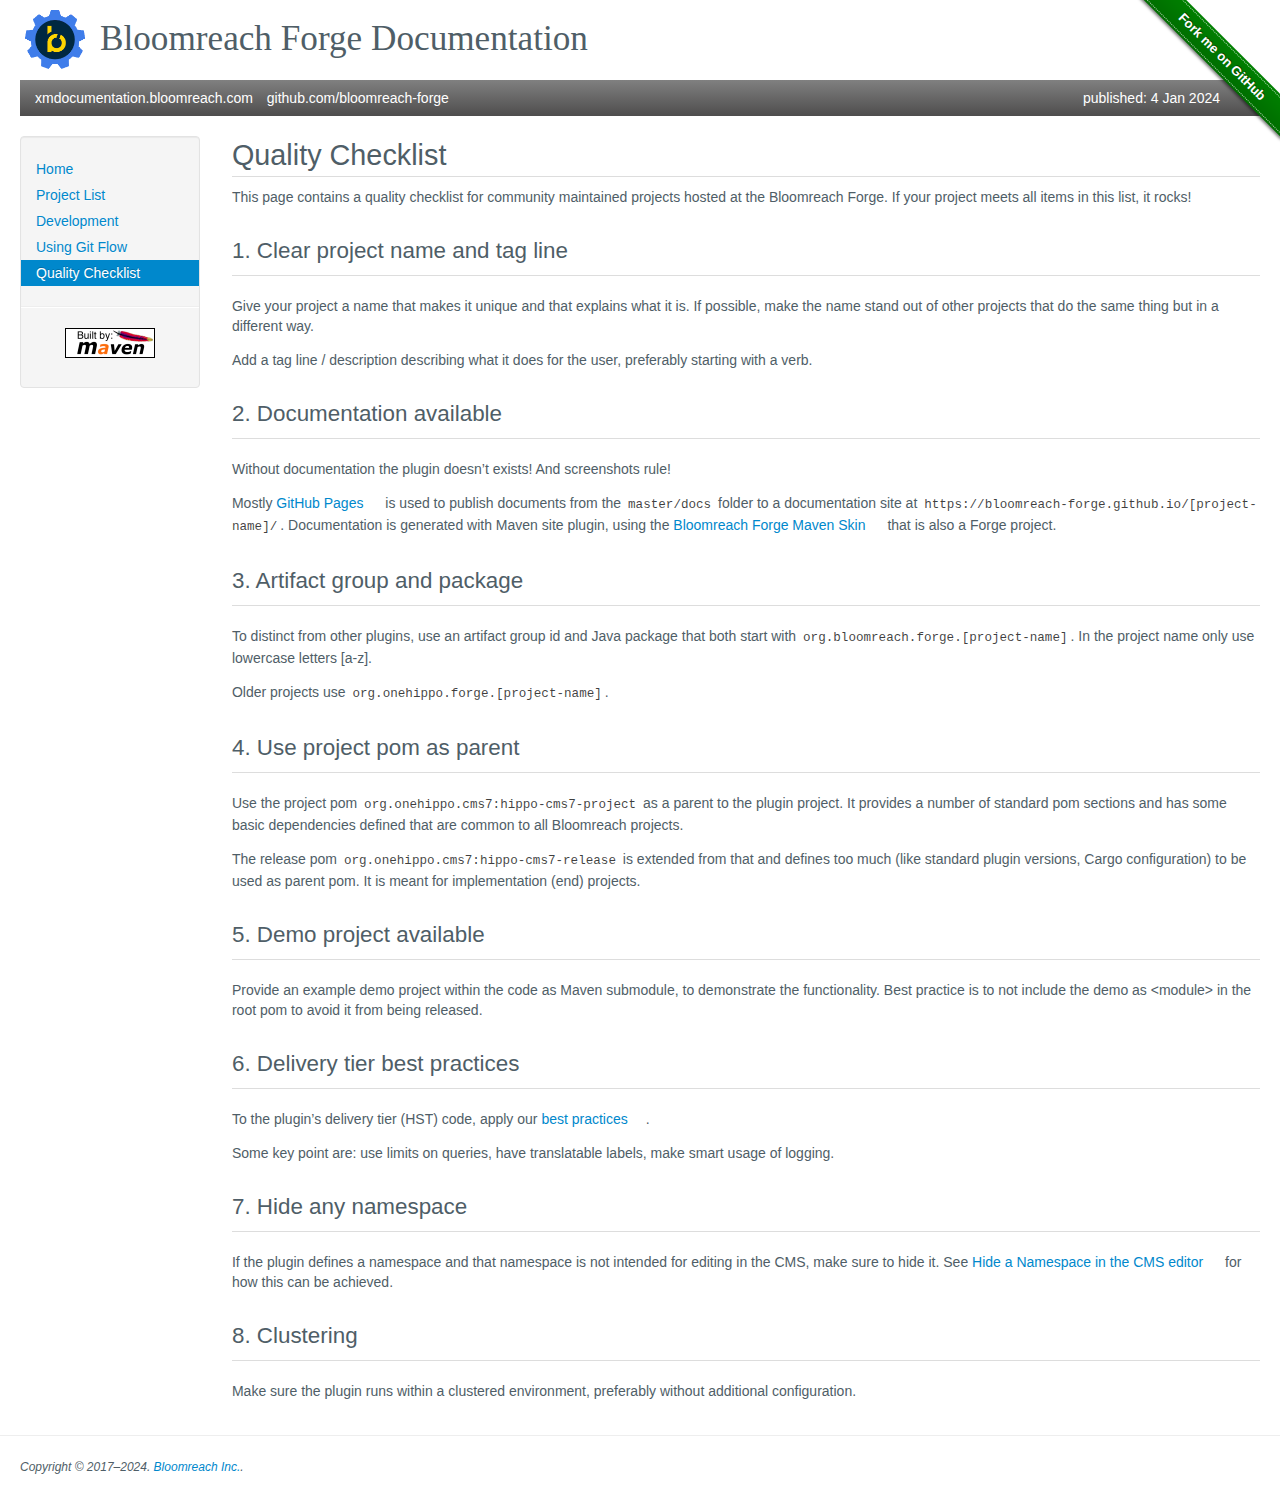
==== commit 640a427b: "FORGE-437 : move Folder Context Menus from section XM 14 to XM 15" ====
--- a/checklist.html
+++ b/checklist.html
@@ -1,6 +1,6 @@
 <!DOCTYPE html>
     <!--
- | Generated by Apache Maven Doxia Site Renderer 1.7.4 at 30 Jun 2023 
+ | Generated by Apache Maven Doxia Site Renderer 1.7.4 at 4 Jan 2024 
  | Rendered using Bloomreach Forge Maven Skin 3.2.1 based on Apache Maven Fluido Skin
 -->
 
@@ -8,7 +8,7 @@
 <head>
   <meta charset="UTF-8" />
   <meta name="viewport" content="width=device-width, initial-scale=1.0" />
-                  <meta name="Date-Revision-yyyymmdd" content="20230630" />
+                  <meta name="Date-Revision-yyyymmdd" content="20240104" />
               <meta http-equiv="Content-Language" content="en" />
       <title>Bloomreach Forge Documentation &#x2013; Quality Checklist</title>
   <link rel="stylesheet" href="./css/forge-maven-skin-syntaxhighlighter-3.2.1.min.css"/>
@@ -47,7 +47,7 @@
     </div>
     <ul class="breadcrumb">
     
-  <li id="publishDate">published: 30 Jun 2023  
+  <li id="publishDate">published: 4 Jan 2024  
   </li>
   
         
@@ -117,7 +117,7 @@
     <footer>
     <div class="container-fluid">
       <div class="row-fluid">
-          <p class="copyright">Copyright &copy;      2017&#x2013;2023.
+          <p class="copyright">Copyright &copy;      2017&#x2013;2024.
           <a href="https://www.bloomreach.com">Bloomreach Inc.</a>.
       
 </p>
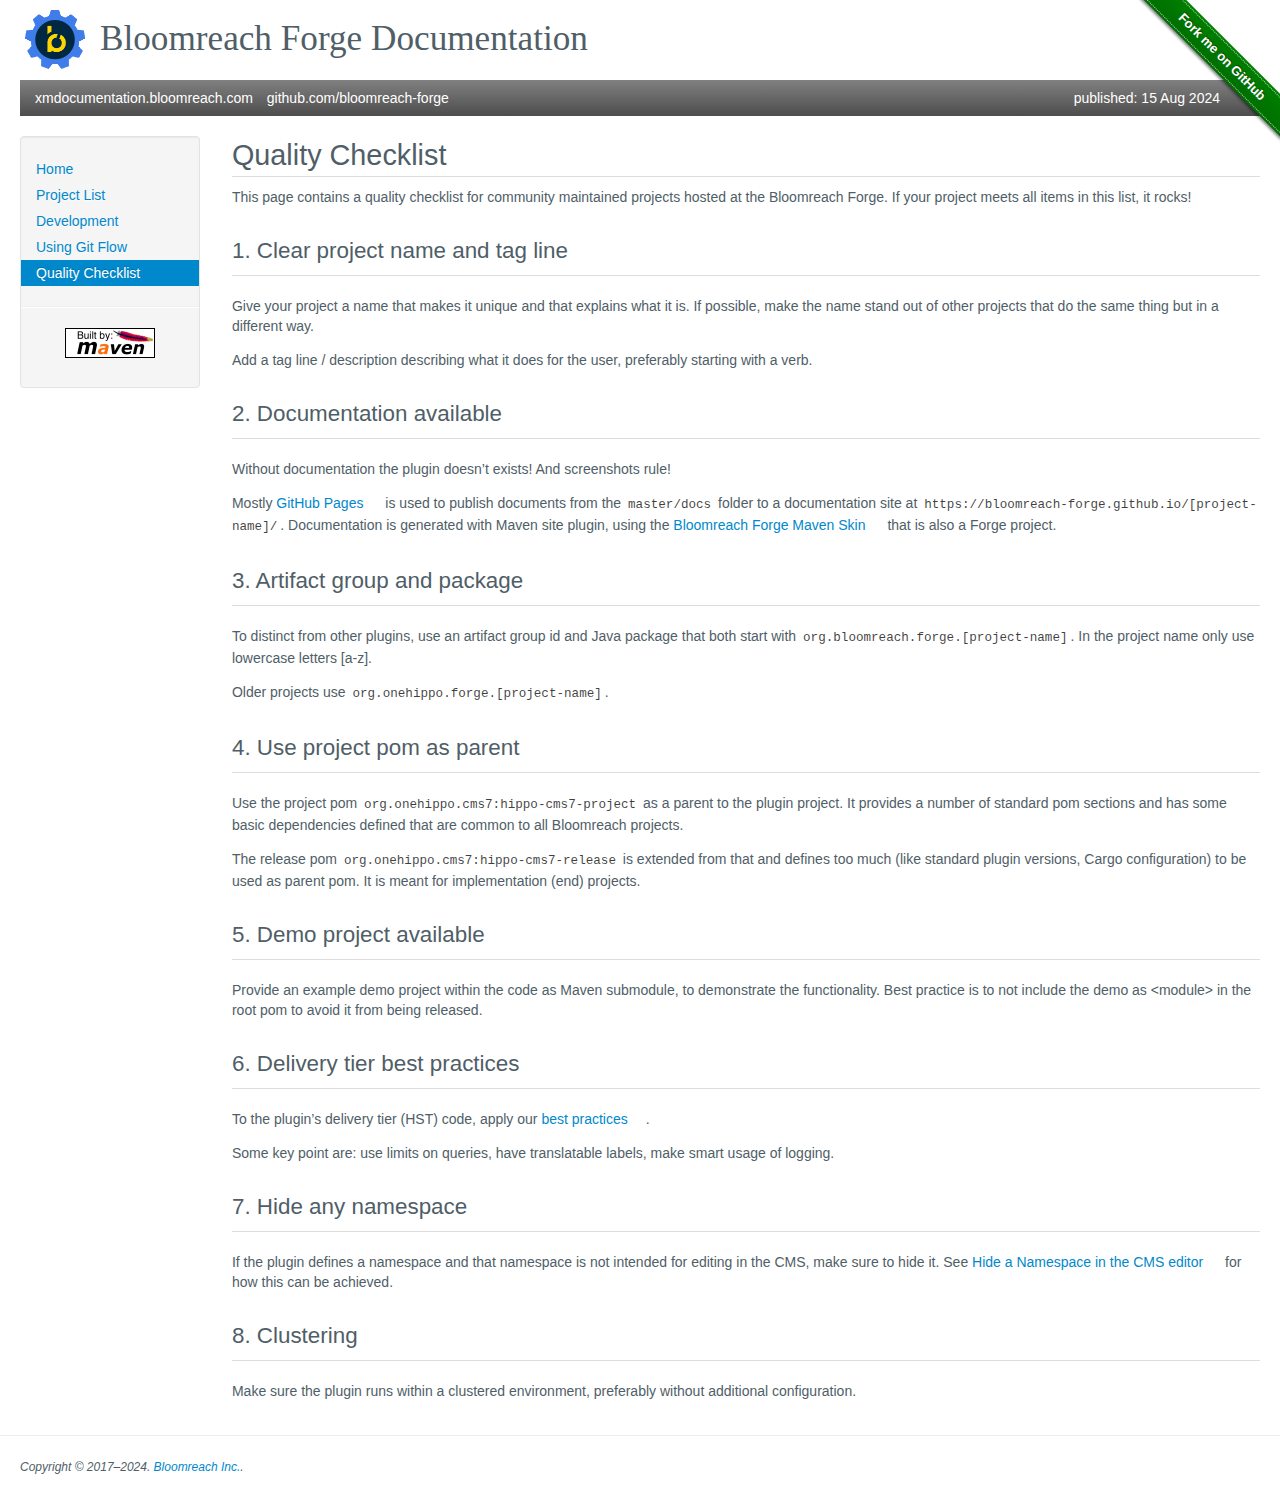
==== commit 18077af4: "- revert changes" ====
--- a/checklist.html
+++ b/checklist.html
@@ -1,6 +1,6 @@
 <!DOCTYPE html>
     <!--
- | Generated by Apache Maven Doxia Site Renderer 1.7.4 at 4 Jan 2024 
+ | Generated by Apache Maven Doxia Site Renderer 1.7.4 at 15 Aug 2024 
  | Rendered using Bloomreach Forge Maven Skin 3.2.1 based on Apache Maven Fluido Skin
 -->
 
@@ -8,7 +8,7 @@
 <head>
   <meta charset="UTF-8" />
   <meta name="viewport" content="width=device-width, initial-scale=1.0" />
-                  <meta name="Date-Revision-yyyymmdd" content="20240104" />
+                  <meta name="Date-Revision-yyyymmdd" content="20240815" />
               <meta http-equiv="Content-Language" content="en" />
       <title>Bloomreach Forge Documentation &#x2013; Quality Checklist</title>
   <link rel="stylesheet" href="./css/forge-maven-skin-syntaxhighlighter-3.2.1.min.css"/>
@@ -47,7 +47,7 @@
     </div>
     <ul class="breadcrumb">
     
-  <li id="publishDate">published: 4 Jan 2024  
+  <li id="publishDate">published: 15 Aug 2024  
   </li>
   
         
